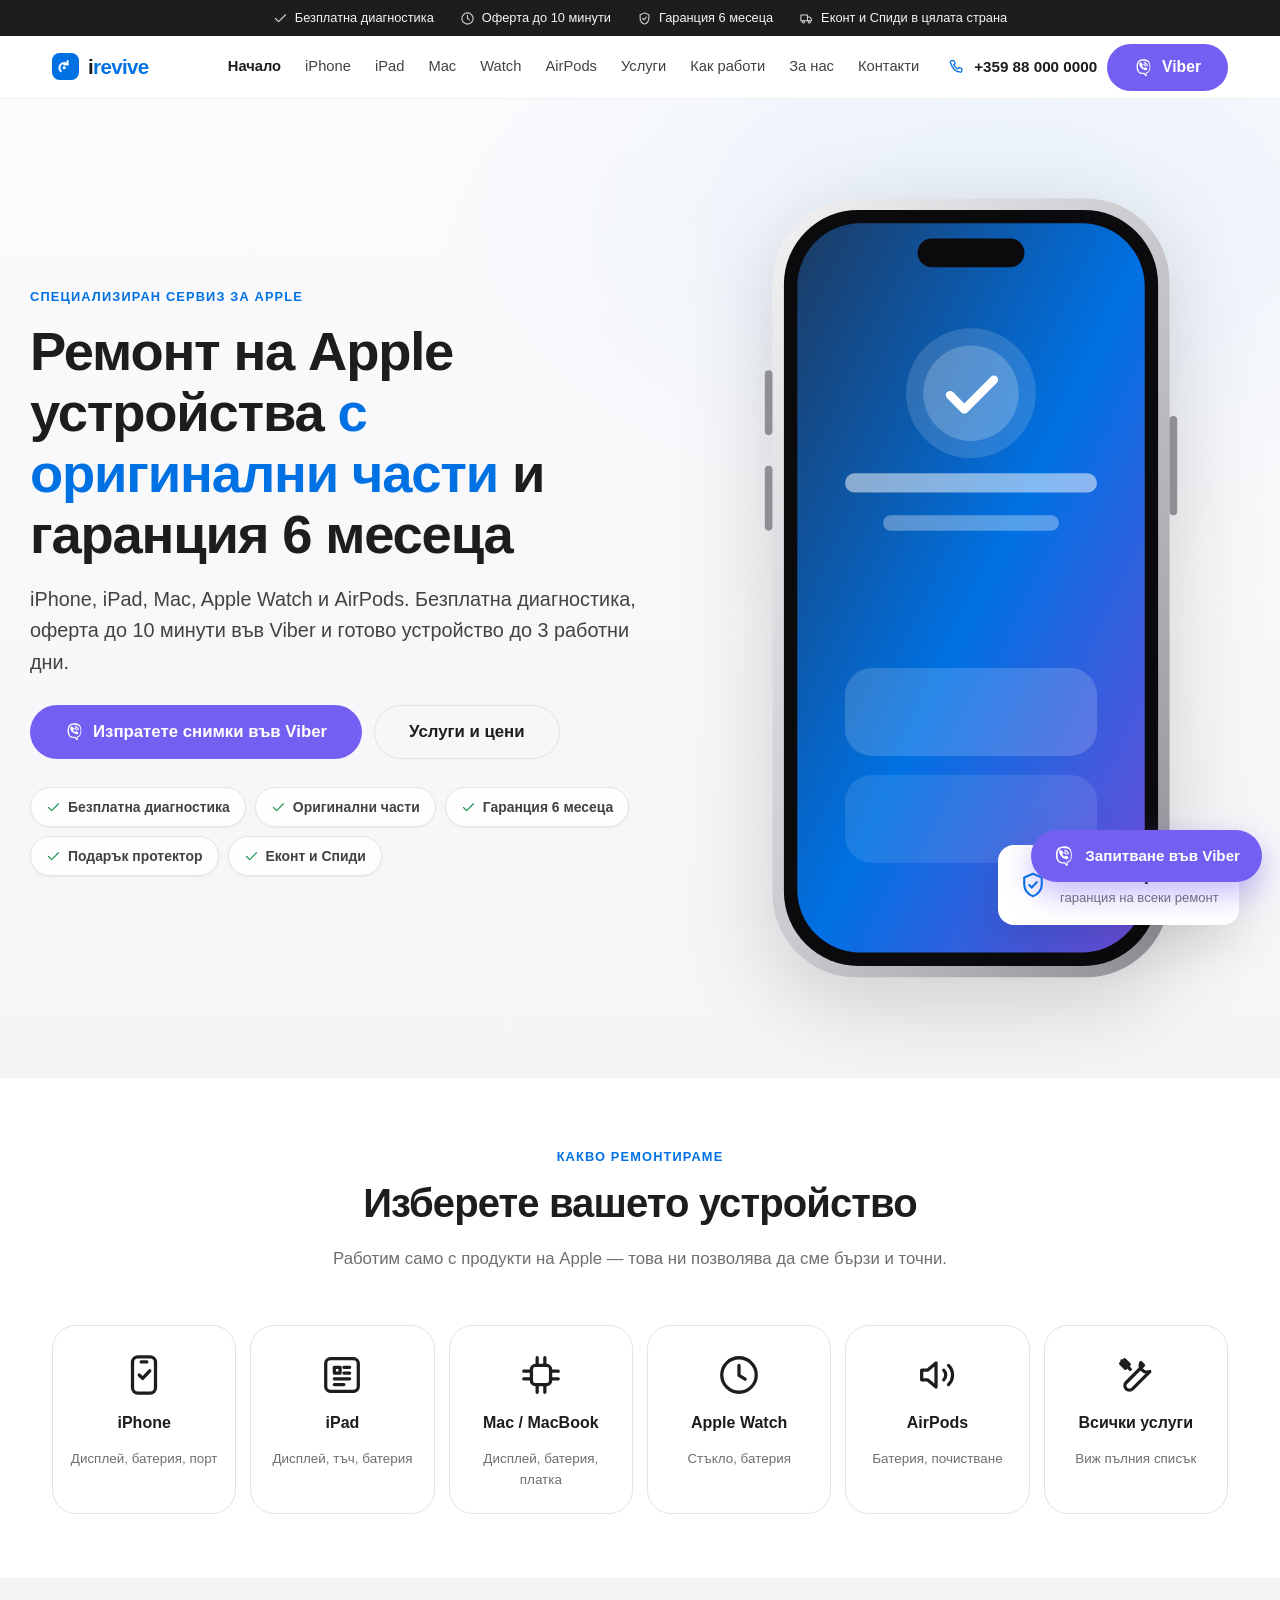
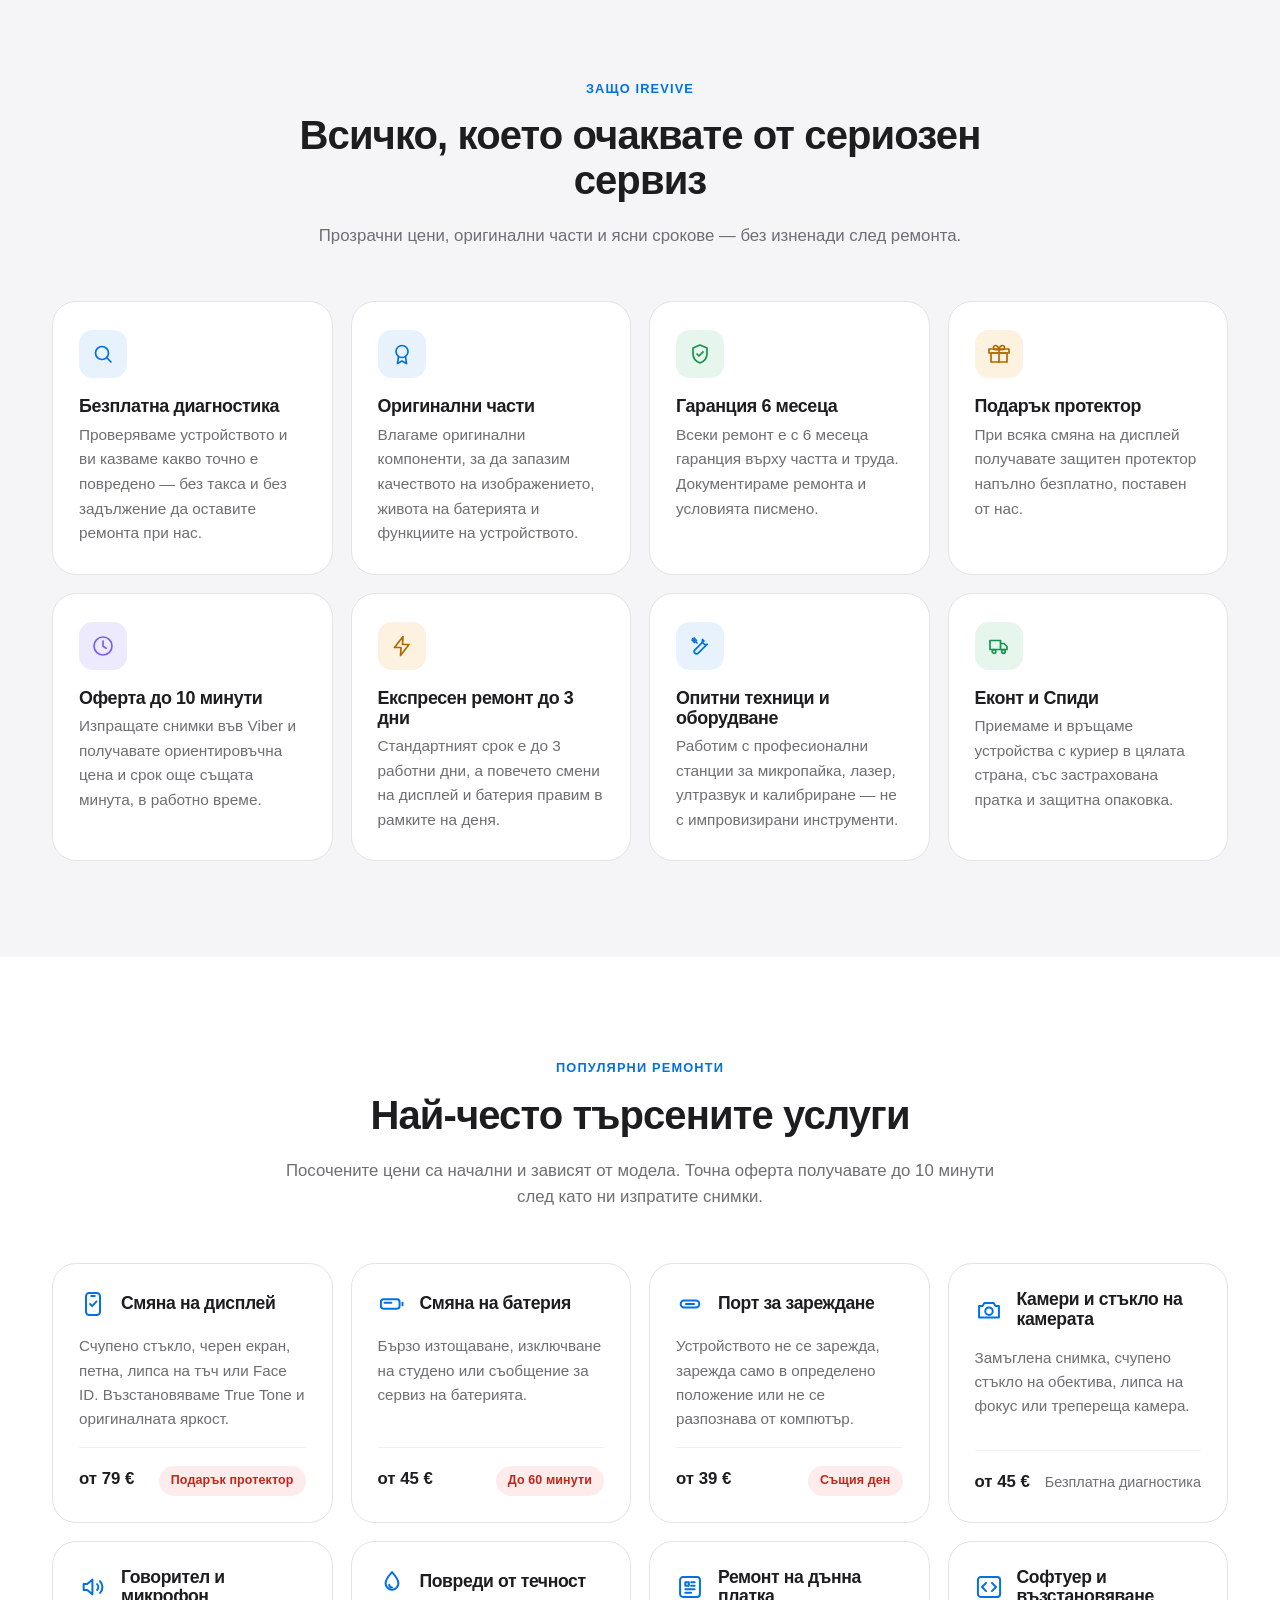
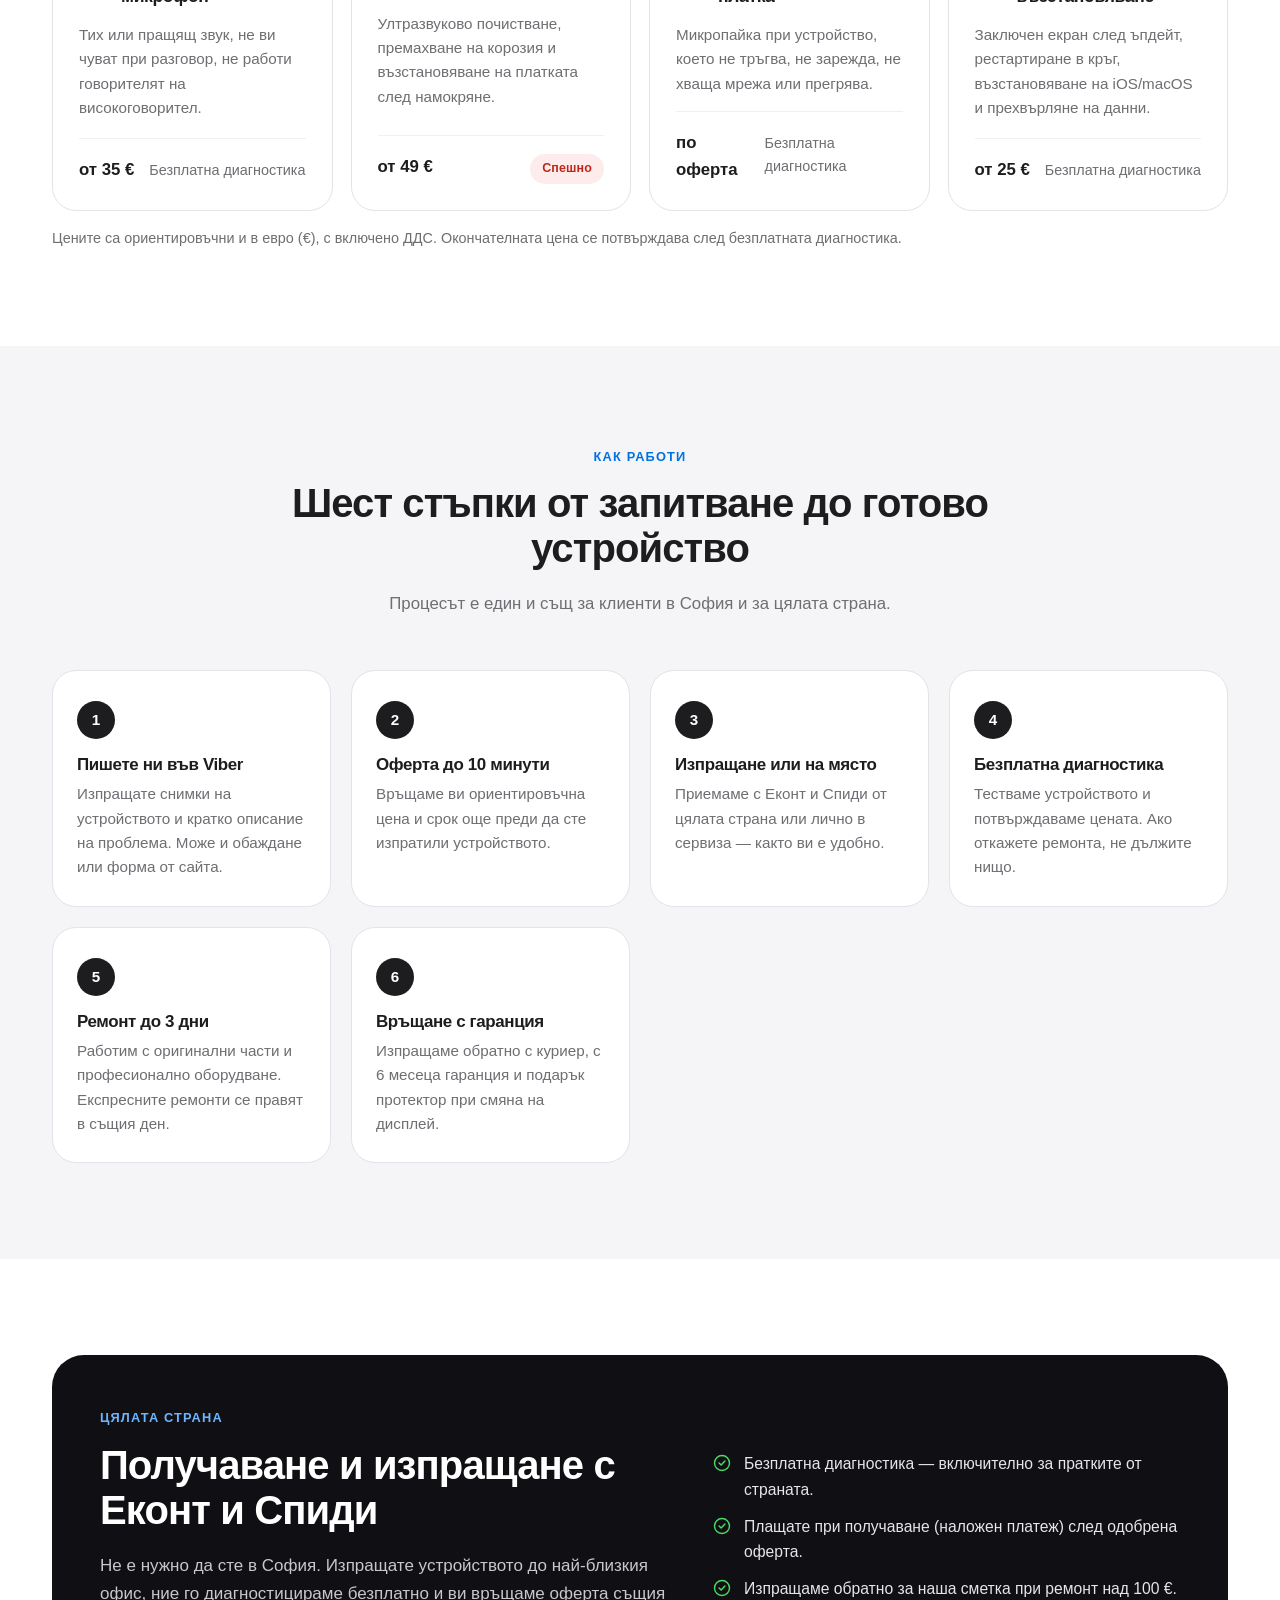
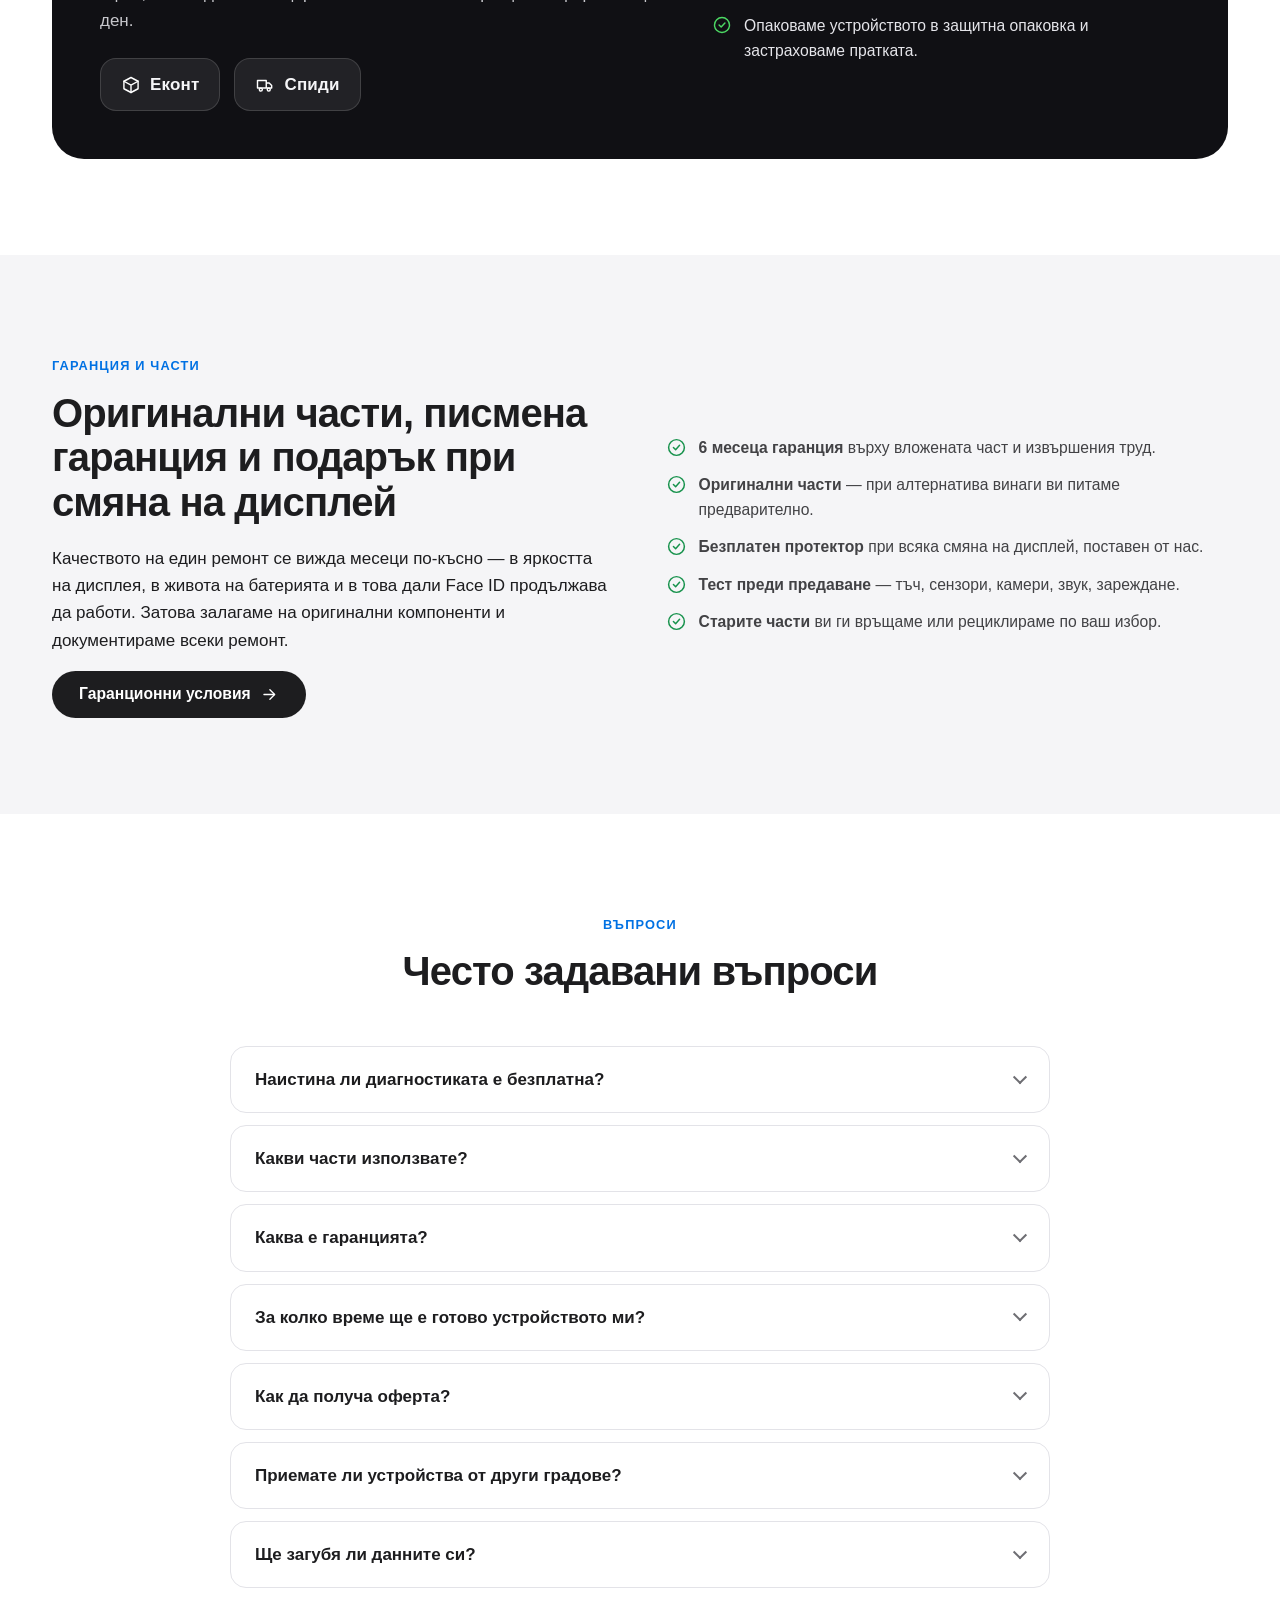
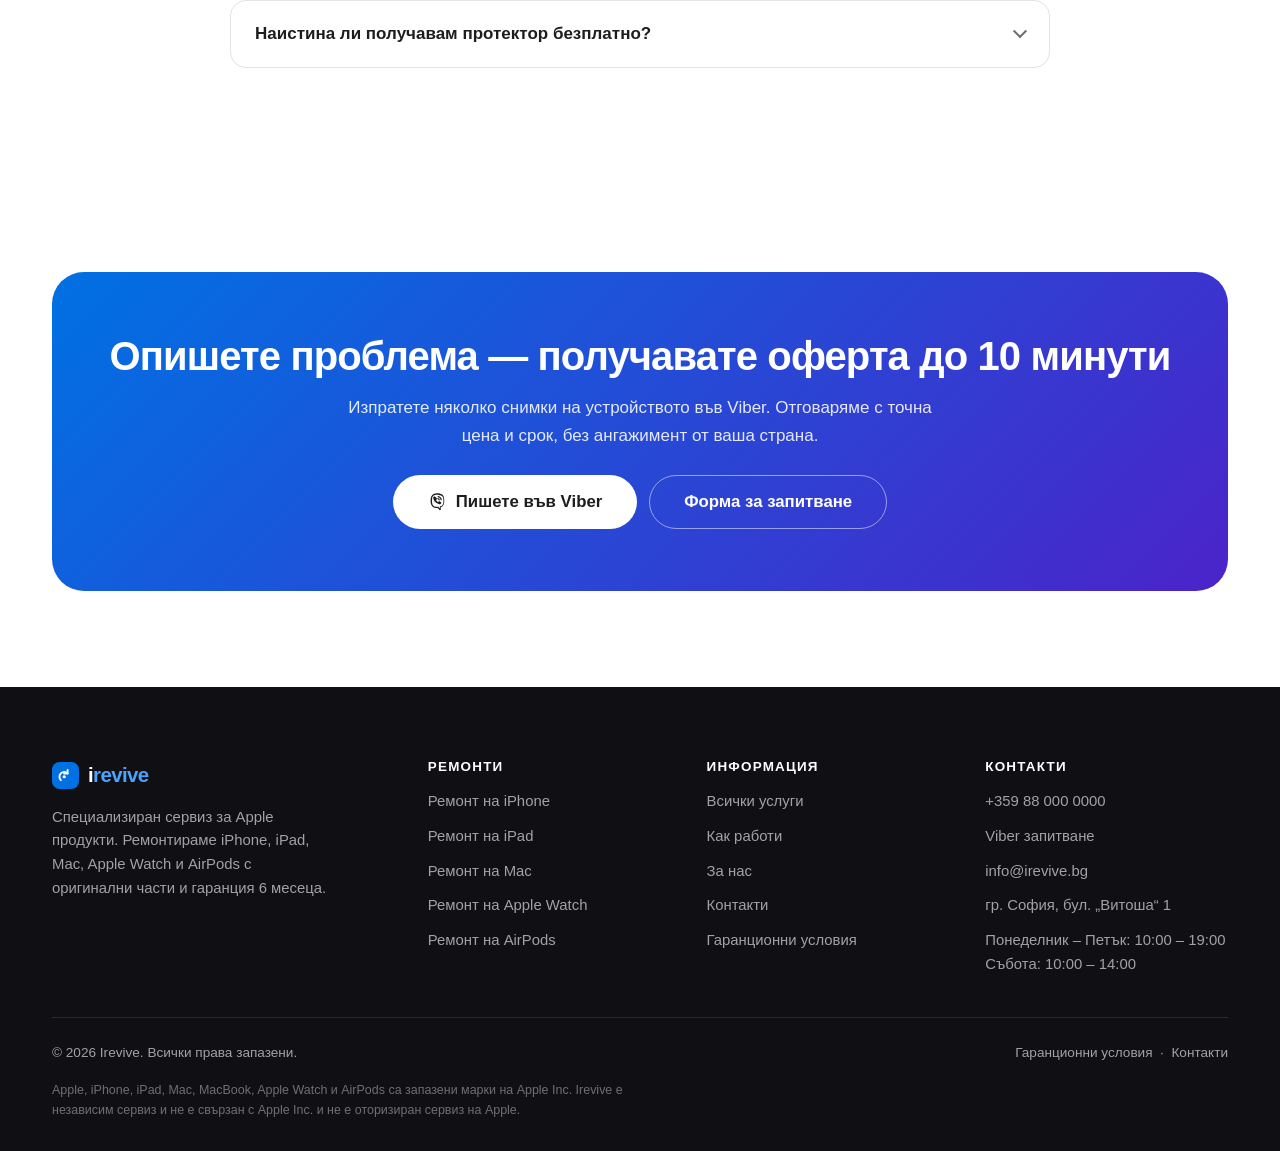
==== index.html @ 507cb7f3 "Add Irevive website — Apple repair service Multi-page static site in Bulgarian for an Apple repair s" ====
<!DOCTYPE html>
<html lang="bg">
<head>
<meta charset="utf-8">
<meta name="viewport" content="width=device-width, initial-scale=1">
<title>Irevive — сервиз за Apple: ремонт на iPhone, iPad, Mac и Apple Watch</title>
<meta name="description" content="Специализиран сервиз за Apple продукти. Смяна на дисплей, батерия и порт за зареждане с оригинални части. Безплатна диагностика, оферта до 10 минути, гаранция 6 месеца, куриер Еконт и Спиди.">
<meta name="theme-color" content="#ffffff">
<link rel="canonical" href="https://irevive.bg/index.html">
<meta property="og:type" content="website">
<meta property="og:site_name" content="Irevive">
<meta property="og:title" content="Irevive — сервиз за Apple: ремонт на iPhone, iPad, Mac и Apple Watch">
<meta property="og:description" content="Специализиран сервиз за Apple продукти. Смяна на дисплей, батерия и порт за зареждане с оригинални части. Безплатна диагностика, оферта до 10 минути, гаранция 6 месеца, куриер Еконт и Спиди.">
<meta property="og:url" content="https://irevive.bg/index.html">
<meta property="og:locale" content="bg_BG">
<meta name="twitter:card" content="summary_large_image">
<link rel="icon" href="assets/favicon.svg" type="image/svg+xml">
<link rel="apple-touch-icon" href="assets/favicon.svg">
<link rel="stylesheet" href="css/styles.css">
<script type="application/ld+json">
{
  "@context": "https://schema.org",
  "@type": "LocalBusiness",
  "@id": "https://irevive.bg/#business",
  "name": "Irevive",
  "description": "Специализиран сервиз за Apple продукти — iPhone, iPad, Mac, Apple Watch и AirPods. Безплатна диагностика, оригинални части, 6 месеца гаранция.",
  "url": "https://irevive.bg/",
  "telephone": "+359880000000",
  "email": "info@irevive.bg",
  "priceRange": "$$",
  "address": {
    "@type": "PostalAddress",
    "streetAddress": "гр. София, бул. „Витоша“ 1",
    "addressLocality": "София",
    "addressCountry": "BG"
  },
  "openingHoursSpecification": [
    { "@type": "OpeningHoursSpecification",
      "dayOfWeek": ["Monday","Tuesday","Wednesday","Thursday","Friday"],
      "opens": "10:00", "closes": "19:00" },
    { "@type": "OpeningHoursSpecification",
      "dayOfWeek": "Saturday", "opens": "10:00", "closes": "14:00" }
  ],
  "areaServed": "BG"
}
</script>
<script type="application/ld+json">
{
  "@context": "https://schema.org",
  "@type": "FAQPage",
  "mainEntity": [
    {
      "@type": "Question",
      "name": "Наистина ли диагностиката е безплатна?",
      "acceptedAnswer": {
        "@type": "Answer",
        "text": "Да. Диагностиката е напълно безплатна и без ангажимент — включително за устройства, изпратени с куриер. Ако след диагностиката откажете ремонта, не дължите нищо и получавате устройството обратно."
      }
    },
    {
      "@type": "Question",
      "name": "Какви части използвате?",
      "acceptedAnswer": {
        "@type": "Answer",
        "text": "Работим с оригинални части. Когато за даден модел оригинална част не е налична или клиентът предпочита по-достъпна алтернатива, предлагаме качествен заместител — винаги след изричното ви съгласие и с ясно обозначена цена."
      }
    },
    {
      "@type": "Question",
      "name": "Каква е гаранцията?",
      "acceptedAnswer": {
        "@type": "Answer",
        "text": "Всеки ремонт е с 6 месеца гаранция върху вложената част и труда. Гаранцията не покрива нови механични повреди, течности и следи от намеса от друг сервиз."
      }
    },
    {
      "@type": "Question",
      "name": "За колко време ще е готово устройството ми?",
      "acceptedAnswer": {
        "@type": "Answer",
        "text": "Стандартният срок е до 3 работни дни. Голяма част от ремонтите — смяна на дисплей, батерия или порт за зареждане — правим в рамките на деня при налична част."
      }
    },
    {
      "@type": "Question",
      "name": "Как да получа оферта?",
      "acceptedAnswer": {
        "@type": "Answer",
        "text": "Изпратете няколко снимки на устройството и кратко описание на проблема във Viber. Отговаряме с ориентировъчна цена и срок до 10 минути в работно време."
      }
    },
    {
      "@type": "Question",
      "name": "Приемате ли устройства от други градове?",
      "acceptedAnswer": {
        "@type": "Answer",
        "text": "Да. Приемаме и връщаме пратки с Еконт и Спиди в цялата страна. Диагностиката отново е безплатна, а плащането е след одобрена оферта."
      }
    },
    {
      "@type": "Question",
      "name": "Ще загубя ли данните си?",
      "acceptedAnswer": {
        "@type": "Answer",
        "text": "При стандартните ремонти данните остават непокътнати. Все пак препоръчваме резервно копие в iCloud или на компютър преди предаване — особено при повреди от течност и проблеми с дънната платка."
      }
    },
    {
      "@type": "Question",
      "name": "Наистина ли получавам протектор безплатно?",
      "acceptedAnswer": {
        "@type": "Answer",
        "text": "Да. При всяка смяна на дисплей поставяме защитен протектор като подарък — без допълнително заплащане."
      }
    }
  ]
}
</script>
</head>
<body>
<a class="skip-link" href="#main">Към съдържанието</a>

<div class="topbar">
  <div class="container topbar__inner">
    <span><svg viewBox="0 0 24 24" fill="none" stroke="currentColor" stroke-width="1.7" stroke-linecap="round" stroke-linejoin="round" aria-hidden="true"><path d="M20 6 9 17l-5-5"/></svg> Безплатна диагностика</span>
    <span><svg viewBox="0 0 24 24" fill="none" stroke="currentColor" stroke-width="1.7" stroke-linecap="round" stroke-linejoin="round" aria-hidden="true"><circle cx="12" cy="12" r="9"/><path d="M12 7v5.2l3.2 2"/></svg> Оферта до 10 минути</span>
    <span><svg viewBox="0 0 24 24" fill="none" stroke="currentColor" stroke-width="1.7" stroke-linecap="round" stroke-linejoin="round" aria-hidden="true"><path d="M12 3 5 6v5.5c0 4.2 2.9 8 7 9.5 4.1-1.5 7-5.3 7-9.5V6l-7-3Z"/><path d="m9 12 2 2 4-4.2"/></svg> Гаранция 6 месеца</span>
    <span><svg viewBox="0 0 24 24" fill="none" stroke="currentColor" stroke-width="1.7" stroke-linecap="round" stroke-linejoin="round" aria-hidden="true"><path d="M3 6.5h10.5v9H3zM13.5 9.5H17l3 3v3h-6.5z"/><circle cx="7" cy="17.5" r="1.8"/><circle cx="16.5" cy="17.5" r="1.8"/></svg> Еконт и Спиди в цялата страна</span>
  </div>
</div>

<header class="header">
  <div class="container header__inner">
    <a class="logo" href="index.html">
      <svg viewBox="0 0 32 32" aria-hidden="true"><rect width="32" height="32" rx="9" fill="#0071e3"/><path d="M10.5 21.5c-2.2-2.2-2.2-5.8 0-8s5.8-2.2 8 0" fill="none" stroke="#fff" stroke-width="2.3" stroke-linecap="round"/><path d="M18.5 9.5v4.2h-4.2" fill="none" stroke="#fff" stroke-width="2.3" stroke-linecap="round" stroke-linejoin="round"/><circle cx="14.5" cy="17.5" r="1.9" fill="#fff"/></svg>
      <span>i<em>revive</em></span>
    </a>

    <nav class="nav" id="main-nav" aria-label="Основна навигация">
        <a href="index.html" aria-current="page">Начало</a>
        <a href="iphone.html">iPhone</a>
        <a href="ipad.html">iPad</a>
        <a href="mac.html">Mac</a>
        <a href="apple-watch.html">Watch</a>
        <a href="airpods.html">AirPods</a>
        <a href="uslugi.html">Услуги</a>
        <a href="kak-raboti.html">Как работи</a>
        <a href="za-nas.html">За нас</a>
        <a href="kontakti.html">Контакти</a>
      <a class="btn btn--viber" href="viber://chat?number=%2B359880000000"><svg viewBox="0 0 24 24" fill="currentColor" aria-hidden="true"><path d="M11.4 1.5c2.6-.1 5.4.3 7.2 2.3 1.4 1.7 1.8 4 1.9 6.1.1 2.2 0 4.5-1 6.5-.7 1.4-2 2.3-3.4 2.8v2.9c0 .8-1 1.2-1.5.6l-2.4-2.6c-2.2.05-4.5-.2-6.3-1.6-1.6-1.3-2.3-3.3-2.5-5.3-.2-2.3-.2-4.7.5-6.9C4.6 4.3 6 2.9 7.8 2.2c1.1-.45 2.4-.6 3.6-.7Zm.2 1.9c-1.7.1-3.5.3-4.8 1.4-1 .9-1.4 2.3-1.6 3.6-.25 1.9-.25 3.9.1 5.8.25 1.3.8 2.6 1.9 3.4 1.5 1.1 3.5 1.2 5.3 1.15.3 0 .5.1.7.3l1.7 1.85v-2c0-.4.3-.75.7-.85 1.3-.3 2.5-1 3.1-2.2.7-1.4.85-3.1.85-4.7 0-1.8-.15-3.7-1.1-5.2-1-1.5-2.9-2.1-4.6-2.3-.75-.1-1.5-.15-2.25-.15ZM9.15 6.2c.35-.1.7.05.9.35l1.15 1.7c.25.4.15.9-.2 1.2l-.5.4c-.2.2-.25.4-.15.6.45.95 1.2 1.7 2.15 2.15.2.1.45.05.6-.15l.4-.5c.3-.35.8-.45 1.2-.2l1.7 1.15c.3.2.45.55.35.9-.3 1.05-1.35 1.8-2.45 1.6-2-.35-3.7-1.35-5-2.65-1.3-1.3-2.3-3-2.65-5-.2-1.1.55-2.15 1.6-2.45Zm2.9-.5a.75.75 0 0 1 .85-.6c2.35.35 4.15 2.15 4.5 4.5a.75.75 0 0 1-1.5.25 3.85 3.85 0 0 0-3.25-3.25.75.75 0 0 1-.6-.9Zm-.25 2.5a.75.75 0 0 1 .9-.55 3 3 0 0 1 2.2 2.2.75.75 0 0 1-1.45.35 1.5 1.5 0 0 0-1.1-1.1.75.75 0 0 1-.55-.9Z"/></svg> Запитване във Viber</a>
    </nav>

    <div class="header__actions">
      <a class="header__phone" href="tel:+359880000000"><svg viewBox="0 0 24 24" fill="none" stroke="currentColor" stroke-width="1.7" stroke-linecap="round" stroke-linejoin="round" aria-hidden="true"><path d="M5 3.5h3l1.6 4-2 1.4a11.5 11.5 0 0 0 5.5 5.5l1.4-2 4 1.6v3a1.9 1.9 0 0 1-2.1 1.9C9.9 18.3 5.7 14.1 3.1 5.6A1.9 1.9 0 0 1 5 3.5Z"/></svg> +359 88 000 0000</a>
      <a class="btn btn--viber" href="viber://chat?number=%2B359880000000"><svg viewBox="0 0 24 24" fill="currentColor" aria-hidden="true"><path d="M11.4 1.5c2.6-.1 5.4.3 7.2 2.3 1.4 1.7 1.8 4 1.9 6.1.1 2.2 0 4.5-1 6.5-.7 1.4-2 2.3-3.4 2.8v2.9c0 .8-1 1.2-1.5.6l-2.4-2.6c-2.2.05-4.5-.2-6.3-1.6-1.6-1.3-2.3-3.3-2.5-5.3-.2-2.3-.2-4.7.5-6.9C4.6 4.3 6 2.9 7.8 2.2c1.1-.45 2.4-.6 3.6-.7Zm.2 1.9c-1.7.1-3.5.3-4.8 1.4-1 .9-1.4 2.3-1.6 3.6-.25 1.9-.25 3.9.1 5.8.25 1.3.8 2.6 1.9 3.4 1.5 1.1 3.5 1.2 5.3 1.15.3 0 .5.1.7.3l1.7 1.85v-2c0-.4.3-.75.7-.85 1.3-.3 2.5-1 3.1-2.2.7-1.4.85-3.1.85-4.7 0-1.8-.15-3.7-1.1-5.2-1-1.5-2.9-2.1-4.6-2.3-.75-.1-1.5-.15-2.25-.15ZM9.15 6.2c.35-.1.7.05.9.35l1.15 1.7c.25.4.15.9-.2 1.2l-.5.4c-.2.2-.25.4-.15.6.45.95 1.2 1.7 2.15 2.15.2.1.45.05.6-.15l.4-.5c.3-.35.8-.45 1.2-.2l1.7 1.15c.3.2.45.55.35.9-.3 1.05-1.35 1.8-2.45 1.6-2-.35-3.7-1.35-5-2.65-1.3-1.3-2.3-3-2.65-5-.2-1.1.55-2.15 1.6-2.45Zm2.9-.5a.75.75 0 0 1 .85-.6c2.35.35 4.15 2.15 4.5 4.5a.75.75 0 0 1-1.5.25 3.85 3.85 0 0 0-3.25-3.25.75.75 0 0 1-.6-.9Zm-.25 2.5a.75.75 0 0 1 .9-.55 3 3 0 0 1 2.2 2.2.75.75 0 0 1-1.45.35 1.5 1.5 0 0 0-1.1-1.1.75.75 0 0 1-.55-.9Z"/></svg> Viber</a>
      <button class="burger" type="button" aria-label="Меню" aria-expanded="false"
              aria-controls="main-nav"><span></span></button>
    </div>
  </div>
</header>

<main id="main">

<section class="hero">
  <div class="container hero__inner">
    <div>
      <span class="eyebrow">Специализиран сервиз за Apple</span>
      <h1>Ремонт на Apple устройства <em>с оригинални части</em> и гаранция 6 месеца</h1>
      <p class="hero__lead">iPhone, iPad, Mac, Apple Watch и AirPods. Безплатна
        диагностика, оферта до 10 минути във Viber и готово устройство до 3 работни дни.</p>
      <div class="btn-row">
        <a class="btn btn--lg btn--viber" href="viber://chat?number=%2B359880000000"><svg viewBox="0 0 24 24" fill="currentColor" aria-hidden="true"><path d="M11.4 1.5c2.6-.1 5.4.3 7.2 2.3 1.4 1.7 1.8 4 1.9 6.1.1 2.2 0 4.5-1 6.5-.7 1.4-2 2.3-3.4 2.8v2.9c0 .8-1 1.2-1.5.6l-2.4-2.6c-2.2.05-4.5-.2-6.3-1.6-1.6-1.3-2.3-3.3-2.5-5.3-.2-2.3-.2-4.7.5-6.9C4.6 4.3 6 2.9 7.8 2.2c1.1-.45 2.4-.6 3.6-.7Zm.2 1.9c-1.7.1-3.5.3-4.8 1.4-1 .9-1.4 2.3-1.6 3.6-.25 1.9-.25 3.9.1 5.8.25 1.3.8 2.6 1.9 3.4 1.5 1.1 3.5 1.2 5.3 1.15.3 0 .5.1.7.3l1.7 1.85v-2c0-.4.3-.75.7-.85 1.3-.3 2.5-1 3.1-2.2.7-1.4.85-3.1.85-4.7 0-1.8-.15-3.7-1.1-5.2-1-1.5-2.9-2.1-4.6-2.3-.75-.1-1.5-.15-2.25-.15ZM9.15 6.2c.35-.1.7.05.9.35l1.15 1.7c.25.4.15.9-.2 1.2l-.5.4c-.2.2-.25.4-.15.6.45.95 1.2 1.7 2.15 2.15.2.1.45.05.6-.15l.4-.5c.3-.35.8-.45 1.2-.2l1.7 1.15c.3.2.45.55.35.9-.3 1.05-1.35 1.8-2.45 1.6-2-.35-3.7-1.35-5-2.65-1.3-1.3-2.3-3-2.65-5-.2-1.1.55-2.15 1.6-2.45Zm2.9-.5a.75.75 0 0 1 .85-.6c2.35.35 4.15 2.15 4.5 4.5a.75.75 0 0 1-1.5.25 3.85 3.85 0 0 0-3.25-3.25.75.75 0 0 1-.6-.9Zm-.25 2.5a.75.75 0 0 1 .9-.55 3 3 0 0 1 2.2 2.2.75.75 0 0 1-1.45.35 1.5 1.5 0 0 0-1.1-1.1.75.75 0 0 1-.55-.9Z"/></svg> Изпратете снимки във Viber</a>
        <a class="btn btn--lg btn--ghost" href="uslugi.html">Услуги и цени</a>
      </div>
      <ul class="hero__chips">
        <li><svg viewBox="0 0 24 24" fill="none" stroke="currentColor" stroke-width="1.7" stroke-linecap="round" stroke-linejoin="round" aria-hidden="true"><path d="M20 6 9 17l-5-5"/></svg> Безплатна диагностика</li>
        <li><svg viewBox="0 0 24 24" fill="none" stroke="currentColor" stroke-width="1.7" stroke-linecap="round" stroke-linejoin="round" aria-hidden="true"><path d="M20 6 9 17l-5-5"/></svg> Оригинални части</li>
        <li><svg viewBox="0 0 24 24" fill="none" stroke="currentColor" stroke-width="1.7" stroke-linecap="round" stroke-linejoin="round" aria-hidden="true"><path d="M20 6 9 17l-5-5"/></svg> Гаранция 6 месеца</li>
        <li><svg viewBox="0 0 24 24" fill="none" stroke="currentColor" stroke-width="1.7" stroke-linecap="round" stroke-linejoin="round" aria-hidden="true"><path d="M20 6 9 17l-5-5"/></svg> Подарък протектор</li>
        <li><svg viewBox="0 0 24 24" fill="none" stroke="currentColor" stroke-width="1.7" stroke-linecap="round" stroke-linejoin="round" aria-hidden="true"><path d="M20 6 9 17l-5-5"/></svg> Еконт и Спиди</li>
      </ul>
    </div>
    <div class="hero__art">
      <svg viewBox="0 0 220 420" role="img" aria-label="iPhone">
  <defs>
    <linearGradient id="scr" x1="0" y1="0" x2="1" y2="1">
      <stop offset="0%" stop-color="#1c3b63"/><stop offset="52%" stop-color="#0071e3"/>
      <stop offset="100%" stop-color="#6f4bd8"/>
    </linearGradient>
    <linearGradient id="frame" x1="0" y1="0" x2="1" y2="1">
      <stop offset="0%" stop-color="#f2f2f4"/><stop offset="50%" stop-color="#c9c9ce"/>
      <stop offset="100%" stop-color="#8e8e93"/>
    </linearGradient>
  </defs>
  <rect x="6" y="6" width="208" height="408" rx="44" fill="url(#frame)"/>
  <rect x="12" y="12" width="196" height="396" rx="39" fill="#0b0b0e"/>
  <rect x="19" y="19" width="182" height="382" rx="33" fill="url(#scr)"/>
  <rect x="82" y="27" width="56" height="15" rx="7.5" fill="#0b0b0e"/>
  <g fill="#ffffff" opacity=".93">
    <rect x="44" y="150" width="132" height="10" rx="5" opacity=".55"/>
    <rect x="64" y="172" width="92" height="8" rx="4" opacity=".35"/>
  </g>
  <g transform="translate(110 108)">
    <circle r="34" fill="#ffffff" opacity=".14"/>
    <circle r="25" fill="#ffffff" opacity=".2"/>
    <path d="M-11 1l7.5 7.5L12 -7" fill="none" stroke="#fff" stroke-width="4.4"
          stroke-linecap="round" stroke-linejoin="round"/>
  </g>
  <rect x="44" y="252" width="132" height="46" rx="14" fill="#ffffff" opacity=".16"/>
  <rect x="44" y="308" width="132" height="46" rx="14" fill="#ffffff" opacity=".1"/>
  <rect x="2" y="96" width="4" height="34" rx="2" fill="#8e8e93"/>
  <rect x="2" y="146" width="4" height="34" rx="2" fill="#8e8e93"/>
  <rect x="214" y="120" width="4" height="52" rx="2" fill="#8e8e93"/>
</svg>
      <div class="hero__badge"><svg viewBox="0 0 24 24" fill="none" stroke="currentColor" stroke-width="1.7" stroke-linecap="round" stroke-linejoin="round" aria-hidden="true"><path d="M12 3 5 6v5.5c0 4.2 2.9 8 7 9.5 4.1-1.5 7-5.3 7-9.5V6l-7-3Z"/><path d="m9 12 2 2 4-4.2"/></svg><div><strong>6 месеца</strong><small>гаранция на всеки ремонт</small></div></div>
    </div>
  </div>
</section>

<section class="section section--tight">
  <div class="container">
    <div class="section-head reveal">
      <span class="eyebrow">Какво ремонтираме</span>
      <h2>Изберете вашето устройство</h2>
      <p>Работим само с продукти на Apple — това ни позволява да сме бързи и точни.</p>
    </div>
    <div class="tiles">
      <a class="tile reveal" href="iphone.html"><svg viewBox="0 0 24 24" fill="none" stroke="currentColor" stroke-width="1.7" stroke-linecap="round" stroke-linejoin="round" aria-hidden="true"><rect x="6" y="2.5" width="12" height="19" rx="2.8"/><path d="M10.5 5.2h3"/><path d="m9.5 12 1.8 1.8L15 9.8"/></svg><b>iPhone</b><small>Дисплей, батерия, порт</small></a>
      <a class="tile reveal" href="ipad.html"><svg viewBox="0 0 24 24" fill="none" stroke="currentColor" stroke-width="1.7" stroke-linecap="round" stroke-linejoin="round" aria-hidden="true"><rect x="3.5" y="3.5" width="17" height="17" rx="2.5"/><path d="M8 8h3v3H8zM13 8h3M13 11h3M8 14h8M8 17h5"/></svg><b>iPad</b><small>Дисплей, тъч, батерия</small></a>
      <a class="tile reveal" href="mac.html"><svg viewBox="0 0 24 24" fill="none" stroke="currentColor" stroke-width="1.7" stroke-linecap="round" stroke-linejoin="round" aria-hidden="true"><rect x="7" y="7" width="10" height="10" rx="2"/><path d="M10 3v4M14 3v4M10 17v4M14 17v4M3 10h4M3 14h4M17 10h4M17 14h4"/></svg><b>Mac / MacBook</b><small>Дисплей, батерия, платка</small></a>
      <a class="tile reveal" href="apple-watch.html"><svg viewBox="0 0 24 24" fill="none" stroke="currentColor" stroke-width="1.7" stroke-linecap="round" stroke-linejoin="round" aria-hidden="true"><circle cx="12" cy="12" r="9"/><path d="M12 7v5.2l3.2 2"/></svg><b>Apple Watch</b><small>Стъкло, батерия</small></a>
      <a class="tile reveal" href="airpods.html"><svg viewBox="0 0 24 24" fill="none" stroke="currentColor" stroke-width="1.7" stroke-linecap="round" stroke-linejoin="round" aria-hidden="true"><path d="M4 9.5h3l4.5-3.8v12.6L7 14.5H4z"/><path d="M15.5 9.5a3.5 3.5 0 0 1 0 5M18 7a7 7 0 0 1 0 10"/></svg><b>AirPods</b><small>Батерия, почистване</small></a>
      <a class="tile reveal" href="uslugi.html"><svg viewBox="0 0 24 24" fill="none" stroke="currentColor" stroke-width="1.7" stroke-linecap="round" stroke-linejoin="round" aria-hidden="true"><path d="M14.5 5.5a3.6 3.6 0 0 0 4.7 4.7l-9 9a2.3 2.3 0 0 1-3.3-3.3l9-9Z"/><path d="m6 4 2.5 2.5M4 6l2.5 2.5"/><path d="M4.6 4.6 9 9"/></svg><b>Всички услуги</b><small>Виж пълния списък</small></a>
    </div>
  </div>
</section>

<section class="section section--alt" id="predimstva">
  <div class="container">
    <div class="section-head reveal">
      <span class="eyebrow">Защо Irevive</span>
      <h2>Всичко, което очаквате от сериозен сервиз</h2>
      <p>Прозрачни цени, оригинални части и ясни срокове — без изненади след ремонта.</p>
    </div>
    <div class="cards">
      <article class="card reveal">
        <div class="card__icon"><svg viewBox="0 0 24 24" fill="none" stroke="currentColor" stroke-width="1.7" stroke-linecap="round" stroke-linejoin="round" aria-hidden="true"><circle cx="11" cy="11" r="6.5"/><path d="m16 16 4 4"/></svg></div>
        <h3>Безплатна диагностика</h3>
        <p>Проверяваме устройството и ви казваме какво точно е повредено — без такса и без задължение да оставите ремонта при нас.</p>
      </article>
      <article class="card reveal">
        <div class="card__icon"><svg viewBox="0 0 24 24" fill="none" stroke="currentColor" stroke-width="1.7" stroke-linecap="round" stroke-linejoin="round" aria-hidden="true"><circle cx="12" cy="9.5" r="6"/><path d="m8.5 14.5-1 7 4.5-2.4 4.5 2.4-1-7"/></svg></div>
        <h3>Оригинални части</h3>
        <p>Влагаме оригинални компоненти, за да запазим качеството на изображението, живота на батерията и функциите на устройството.</p>
      </article>
      <article class="card reveal">
        <div class="card__icon card__icon--green"><svg viewBox="0 0 24 24" fill="none" stroke="currentColor" stroke-width="1.7" stroke-linecap="round" stroke-linejoin="round" aria-hidden="true"><path d="M12 3 5 6v5.5c0 4.2 2.9 8 7 9.5 4.1-1.5 7-5.3 7-9.5V6l-7-3Z"/><path d="m9 12 2 2 4-4.2"/></svg></div>
        <h3>Гаранция 6 месеца</h3>
        <p>Всеки ремонт е с 6 месеца гаранция върху частта и труда. Документираме ремонта и условията писмено.</p>
      </article>
      <article class="card reveal">
        <div class="card__icon card__icon--amber"><svg viewBox="0 0 24 24" fill="none" stroke="currentColor" stroke-width="1.7" stroke-linecap="round" stroke-linejoin="round" aria-hidden="true"><path d="M4 11h16v9H4z"/><path d="M2 7h20v4H2zM12 7v13"/><path d="M12 7S10.8 3.5 8.6 3.5A2.1 2.1 0 0 0 8.6 7.7H12Zm0 0s1.2-3.5 3.4-3.5A2.1 2.1 0 0 1 15.4 7.7H12Z"/></svg></div>
        <h3>Подарък протектор</h3>
        <p>При всяка смяна на дисплей получавате защитен протектор напълно безплатно, поставен от нас.</p>
      </article>
      <article class="card reveal">
        <div class="card__icon card__icon--violet"><svg viewBox="0 0 24 24" fill="none" stroke="currentColor" stroke-width="1.7" stroke-linecap="round" stroke-linejoin="round" aria-hidden="true"><circle cx="12" cy="12" r="9"/><path d="M12 7v5.2l3.2 2"/></svg></div>
        <h3>Оферта до 10 минути</h3>
        <p>Изпращате снимки във Viber и получавате ориентировъчна цена и срок още същата минута, в работно време.</p>
      </article>
      <article class="card reveal">
        <div class="card__icon card__icon--amber"><svg viewBox="0 0 24 24" fill="none" stroke="currentColor" stroke-width="1.7" stroke-linecap="round" stroke-linejoin="round" aria-hidden="true"><path d="M13 2.5 4.5 13.5H11l-.5 8L19 10.5h-6.5z"/></svg></div>
        <h3>Експресен ремонт до 3 дни</h3>
        <p>Стандартният срок е до 3 работни дни, а повечето смени на дисплей и батерия правим в рамките на деня.</p>
      </article>
      <article class="card reveal">
        <div class="card__icon"><svg viewBox="0 0 24 24" fill="none" stroke="currentColor" stroke-width="1.7" stroke-linecap="round" stroke-linejoin="round" aria-hidden="true"><path d="M14.5 5.5a3.6 3.6 0 0 0 4.7 4.7l-9 9a2.3 2.3 0 0 1-3.3-3.3l9-9Z"/><path d="m6 4 2.5 2.5M4 6l2.5 2.5"/><path d="M4.6 4.6 9 9"/></svg></div>
        <h3>Опитни техници и оборудване</h3>
        <p>Работим с професионални станции за микропайка, лазер, ултразвук и калибриране — не с импровизирани инструменти.</p>
      </article>
      <article class="card reveal">
        <div class="card__icon card__icon--green"><svg viewBox="0 0 24 24" fill="none" stroke="currentColor" stroke-width="1.7" stroke-linecap="round" stroke-linejoin="round" aria-hidden="true"><path d="M3 6.5h10.5v9H3zM13.5 9.5H17l3 3v3h-6.5z"/><circle cx="7" cy="17.5" r="1.8"/><circle cx="16.5" cy="17.5" r="1.8"/></svg></div>
        <h3>Еконт и Спиди</h3>
        <p>Приемаме и връщаме устройства с куриер в цялата страна, със застрахована пратка и защитна опаковка.</p>
      </article>
    </div>
  </div>
</section>

<section class="section" id="remonti">
  <div class="container">
    <div class="section-head reveal">
      <span class="eyebrow">Популярни ремонти</span>
      <h2>Най-често търсените услуги</h2>
      <p>Посочените цени са начални и зависят от модела. Точна оферта получавате
        до 10 минути след като ни изпратите снимки.</p>
    </div>
    <div class="repairs">
      <article class="repair reveal">
        <div class="repair__top"><svg viewBox="0 0 24 24" fill="none" stroke="currentColor" stroke-width="1.7" stroke-linecap="round" stroke-linejoin="round" aria-hidden="true"><rect x="6" y="2.5" width="12" height="19" rx="2.8"/><path d="M10.5 5.2h3"/><path d="m9.5 12 1.8 1.8L15 9.8"/></svg><h3>Смяна на дисплей</h3></div>
        <p>Счупено стъкло, черен екран, петна, липса на тъч или Face ID. Възстановяваме True Tone и оригиналната яркост.</p>
        <div class="repair__meta"><b>от 79 €</b><span class="ribbon ribbon--gift">Подарък протектор</span></div>
      </article>
      <article class="repair reveal">
        <div class="repair__top"><svg viewBox="0 0 24 24" fill="none" stroke="currentColor" stroke-width="1.7" stroke-linecap="round" stroke-linejoin="round" aria-hidden="true"><rect x="2.5" y="8" width="16" height="8" rx="2.2"/><path d="M21 11v2"/><path d="M5.5 11h6"/></svg><h3>Смяна на батерия</h3></div>
        <p>Бързо изтощаване, изключване на студено или съобщение за сервиз на батерията.</p>
        <div class="repair__meta"><b>от 45 €</b><span class="ribbon ribbon--gift">До 60 минути</span></div>
      </article>
      <article class="repair reveal">
        <div class="repair__top"><svg viewBox="0 0 24 24" fill="none" stroke="currentColor" stroke-width="1.7" stroke-linecap="round" stroke-linejoin="round" aria-hidden="true"><rect x="4" y="9" width="16" height="6" rx="3"/><path d="M8.5 12h7"/></svg><h3>Порт за зареждане</h3></div>
        <p>Устройството не се зарежда, зарежда само в определено положение или не се разпознава от компютър.</p>
        <div class="repair__meta"><b>от 39 €</b><span class="ribbon ribbon--gift">Същия ден</span></div>
      </article>
      <article class="repair reveal">
        <div class="repair__top"><svg viewBox="0 0 24 24" fill="none" stroke="currentColor" stroke-width="1.7" stroke-linecap="round" stroke-linejoin="round" aria-hidden="true"><path d="M3.5 8.5h3l1.5-2.5h8L17.5 8.5h3v10h-17z"/><circle cx="12" cy="13" r="3.2"/></svg><h3>Камери и стъкло на камерата</h3></div>
        <p>Замъглена снимка, счупено стъкло на обектива, липса на фокус или трепереща камера.</p>
        <div class="repair__meta"><b>от 45 €</b><span>Безплатна диагностика</span></div>
      </article>
      <article class="repair reveal">
        <div class="repair__top"><svg viewBox="0 0 24 24" fill="none" stroke="currentColor" stroke-width="1.7" stroke-linecap="round" stroke-linejoin="round" aria-hidden="true"><path d="M4 9.5h3l4.5-3.8v12.6L7 14.5H4z"/><path d="M15.5 9.5a3.5 3.5 0 0 1 0 5M18 7a7 7 0 0 1 0 10"/></svg><h3>Говорител и микрофон</h3></div>
        <p>Тих или пращящ звук, не ви чуват при разговор, не работи говорителят на високоговорител.</p>
        <div class="repair__meta"><b>от 35 €</b><span>Безплатна диагностика</span></div>
      </article>
      <article class="repair reveal">
        <div class="repair__top"><svg viewBox="0 0 24 24" fill="none" stroke="currentColor" stroke-width="1.7" stroke-linecap="round" stroke-linejoin="round" aria-hidden="true"><path d="M12 3.5s5.5 6 5.5 9.6a5.5 5.5 0 1 1-11 0C6.5 9.5 12 3.5 12 3.5Z"/><path d="M9.6 14.4a2.6 2.6 0 0 0 2.4 2.3"/></svg><h3>Повреди от течност</h3></div>
        <p>Ултразвуково почистване, премахване на корозия и възстановяване на платката след намокряне.</p>
        <div class="repair__meta"><b>от 49 €</b><span class="ribbon ribbon--gift">Спешно</span></div>
      </article>
      <article class="repair reveal">
        <div class="repair__top"><svg viewBox="0 0 24 24" fill="none" stroke="currentColor" stroke-width="1.7" stroke-linecap="round" stroke-linejoin="round" aria-hidden="true"><rect x="3.5" y="3.5" width="17" height="17" rx="2.5"/><path d="M8 8h3v3H8zM13 8h3M13 11h3M8 14h8M8 17h5"/></svg><h3>Ремонт на дънна платка</h3></div>
        <p>Микропайка при устройство, което не тръгва, не зарежда, не хваща мрежа или прегрява.</p>
        <div class="repair__meta"><b>по оферта</b><span>Безплатна диагностика</span></div>
      </article>
      <article class="repair reveal">
        <div class="repair__top"><svg viewBox="0 0 24 24" fill="none" stroke="currentColor" stroke-width="1.7" stroke-linecap="round" stroke-linejoin="round" aria-hidden="true"><path d="M9.5 8.5 6 12l3.5 3.5M14.5 8.5 18 12l-3.5 3.5"/><rect x="2.5" y="3.5" width="19" height="17" rx="2.5"/></svg><h3>Софтуер и възстановяване</h3></div>
        <p>Заключен екран след ъпдейт, рестартиране в кръг, възстановяване на iOS/macOS и прехвърляне на данни.</p>
        <div class="repair__meta"><b>от 25 €</b><span>Безплатна диагностика</span></div>
      </article>
    </div>
    <p class="price-note">Цените са ориентировъчни и в евро (€), с включено ДДС.
      Окончателната цена се потвърждава след безплатната диагностика.</p>
  </div>
</section>

<section class="section section--alt" id="kak-raboti">
  <div class="container">
    <div class="section-head reveal">
      <span class="eyebrow">Как работи</span>
      <h2>Шест стъпки от запитване до готово устройство</h2>
      <p>Процесът е един и същ за клиенти в София и за цялата страна.</p>
    </div>
    <div class="steps">
      <div class="step reveal"><h3>Пишете ни във Viber</h3><p>Изпращате снимки на устройството и кратко описание на проблема. Може и обаждане или форма от сайта.</p></div>
      <div class="step reveal"><h3>Оферта до 10 минути</h3><p>Връщаме ви ориентировъчна цена и срок още преди да сте изпратили устройството.</p></div>
      <div class="step reveal"><h3>Изпращане или на място</h3><p>Приемаме с Еконт и Спиди от цялата страна или лично в сервиза — както ви е удобно.</p></div>
      <div class="step reveal"><h3>Безплатна диагностика</h3><p>Тестваме устройството и потвърждаваме цената. Ако откажете ремонта, не дължите нищо.</p></div>
      <div class="step reveal"><h3>Ремонт до 3 дни</h3><p>Работим с оригинални части и професионално оборудване. Експресните ремонти се правят в същия ден.</p></div>
      <div class="step reveal"><h3>Връщане с гаранция</h3><p>Изпращаме обратно с куриер, с 6 месеца гаранция и подарък протектор при смяна на дисплей.</p></div>
    </div>
  </div>
</section>

<section class="section">
  <div class="container">
    <div class="courier reveal">
      <div>
        <span class="eyebrow" style="color:#6cb6ff">Цялата страна</span>
        <h2>Получаване и изпращане с Еконт и Спиди</h2>
        <p>Не е нужно да сте в София. Изпращате устройството до най-близкия офис,
          ние го диагностицираме безплатно и ви връщаме оферта същия ден.</p>
        <div class="courier__logos">
          <span><svg viewBox="0 0 24 24" fill="none" stroke="currentColor" stroke-width="1.7" stroke-linecap="round" stroke-linejoin="round" aria-hidden="true"><path d="M3.5 7.5 12 3l8.5 4.5v9L12 21l-8.5-4.5z"/><path d="m3.5 7.5 8.5 4.6 8.5-4.6M12 12.1V21"/></svg> Еконт</span>
          <span><svg viewBox="0 0 24 24" fill="none" stroke="currentColor" stroke-width="1.7" stroke-linecap="round" stroke-linejoin="round" aria-hidden="true"><path d="M3 6.5h10.5v9H3zM13.5 9.5H17l3 3v3h-6.5z"/><circle cx="7" cy="17.5" r="1.8"/><circle cx="16.5" cy="17.5" r="1.8"/></svg> Спиди</span>
        </div>
      </div>
      <ul class="courier__list">
        <li><svg viewBox="0 0 24 24" fill="none" stroke="currentColor" stroke-width="1.7" stroke-linecap="round" stroke-linejoin="round" aria-hidden="true"><circle cx="12" cy="12" r="9"/><path d="m8.5 12 2.5 2.5 4.5-5"/></svg><span>Безплатна диагностика — включително за пратките от страната.</span></li>
        <li><svg viewBox="0 0 24 24" fill="none" stroke="currentColor" stroke-width="1.7" stroke-linecap="round" stroke-linejoin="round" aria-hidden="true"><circle cx="12" cy="12" r="9"/><path d="m8.5 12 2.5 2.5 4.5-5"/></svg><span>Плащате при получаване (наложен платеж) след одобрена оферта.</span></li>
        <li><svg viewBox="0 0 24 24" fill="none" stroke="currentColor" stroke-width="1.7" stroke-linecap="round" stroke-linejoin="round" aria-hidden="true"><circle cx="12" cy="12" r="9"/><path d="m8.5 12 2.5 2.5 4.5-5"/></svg><span>Изпращаме обратно за наша сметка при ремонт над 100 €.</span></li>
        <li><svg viewBox="0 0 24 24" fill="none" stroke="currentColor" stroke-width="1.7" stroke-linecap="round" stroke-linejoin="round" aria-hidden="true"><circle cx="12" cy="12" r="9"/><path d="m8.5 12 2.5 2.5 4.5-5"/></svg><span>Опаковаме устройството в защитна опаковка и застраховаме пратката.</span></li>
      </ul>
    </div>
  </div>
</section>

<section class="section section--alt">
  <div class="container">
    <div class="split reveal">
      <div>
        <span class="eyebrow">Гаранция и части</span>
        <h2>Оригинални части, писмена гаранция и подарък при смяна на дисплей</h2>
        <p>Качеството на един ремонт се вижда месеци по-късно — в яркостта на
          дисплея, в живота на батерията и в това дали Face ID продължава да работи.
          Затова залагаме на оригинални компоненти и документираме всеки ремонт.</p>
        <div class="btn-row">
          <a class="btn btn--dark" href="kak-raboti.html#garanciya">Гаранционни условия <svg viewBox="0 0 24 24" fill="none" stroke="currentColor" stroke-width="1.7" stroke-linecap="round" stroke-linejoin="round" aria-hidden="true"><path d="M5 12h13"/><path d="m12.5 6 6 6-6 6"/></svg></a>
        </div>
      </div>
      <ul class="checklist">
        <li><svg viewBox="0 0 24 24" fill="none" stroke="currentColor" stroke-width="1.7" stroke-linecap="round" stroke-linejoin="round" aria-hidden="true"><circle cx="12" cy="12" r="9"/><path d="m8.5 12 2.5 2.5 4.5-5"/></svg><span><b>6 месеца гаранция</b> върху вложената част и извършения труд.</span></li>
        <li><svg viewBox="0 0 24 24" fill="none" stroke="currentColor" stroke-width="1.7" stroke-linecap="round" stroke-linejoin="round" aria-hidden="true"><circle cx="12" cy="12" r="9"/><path d="m8.5 12 2.5 2.5 4.5-5"/></svg><span><b>Оригинални части</b> — при алтернатива винаги ви питаме предварително.</span></li>
        <li><svg viewBox="0 0 24 24" fill="none" stroke="currentColor" stroke-width="1.7" stroke-linecap="round" stroke-linejoin="round" aria-hidden="true"><circle cx="12" cy="12" r="9"/><path d="m8.5 12 2.5 2.5 4.5-5"/></svg><span><b>Безплатен протектор</b> при всяка смяна на дисплей, поставен от нас.</span></li>
        <li><svg viewBox="0 0 24 24" fill="none" stroke="currentColor" stroke-width="1.7" stroke-linecap="round" stroke-linejoin="round" aria-hidden="true"><circle cx="12" cy="12" r="9"/><path d="m8.5 12 2.5 2.5 4.5-5"/></svg><span><b>Тест преди предаване</b> — тъч, сензори, камери, звук, зареждане.</span></li>
        <li><svg viewBox="0 0 24 24" fill="none" stroke="currentColor" stroke-width="1.7" stroke-linecap="round" stroke-linejoin="round" aria-hidden="true"><circle cx="12" cy="12" r="9"/><path d="m8.5 12 2.5 2.5 4.5-5"/></svg><span><b>Старите части</b> ви ги връщаме или рециклираме по ваш избор.</span></li>
      </ul>
    </div>
  </div>
</section>

<section class="section" id="faq">
  <div class="container">
    <div class="section-head reveal">
      <span class="eyebrow">Въпроси</span>
      <h2>Често задавани въпроси</h2>
    </div>
    <div class="faq reveal">
      <details>
        <summary>Наистина ли диагностиката е безплатна?</summary>
        <div class="faq__body">Да. Диагностиката е напълно безплатна и без ангажимент — включително за устройства, изпратени с куриер. Ако след диагностиката откажете ремонта, не дължите нищо и получавате устройството обратно.</div>
      </details>
      <details>
        <summary>Какви части използвате?</summary>
        <div class="faq__body">Работим с оригинални части. Когато за даден модел оригинална част не е налична или клиентът предпочита по-достъпна алтернатива, предлагаме качествен заместител — винаги след изричното ви съгласие и с ясно обозначена цена.</div>
      </details>
      <details>
        <summary>Каква е гаранцията?</summary>
        <div class="faq__body">Всеки ремонт е с 6 месеца гаранция върху вложената част и труда. Гаранцията не покрива нови механични повреди, течности и следи от намеса от друг сервиз.</div>
      </details>
      <details>
        <summary>За колко време ще е готово устройството ми?</summary>
        <div class="faq__body">Стандартният срок е до 3 работни дни. Голяма част от ремонтите — смяна на дисплей, батерия или порт за зареждане — правим в рамките на деня при налична част.</div>
      </details>
      <details>
        <summary>Как да получа оферта?</summary>
        <div class="faq__body">Изпратете няколко снимки на устройството и кратко описание на проблема във Viber. Отговаряме с ориентировъчна цена и срок до 10 минути в работно време.</div>
      </details>
      <details>
        <summary>Приемате ли устройства от други градове?</summary>
        <div class="faq__body">Да. Приемаме и връщаме пратки с Еконт и Спиди в цялата страна. Диагностиката отново е безплатна, а плащането е след одобрена оферта.</div>
      </details>
      <details>
        <summary>Ще загубя ли данните си?</summary>
        <div class="faq__body">При стандартните ремонти данните остават непокътнати. Все пак препоръчваме резервно копие в iCloud или на компютър преди предаване — особено при повреди от течност и проблеми с дънната платка.</div>
      </details>
      <details>
        <summary>Наистина ли получавам протектор безплатно?</summary>
        <div class="faq__body">Да. При всяка смяна на дисплей поставяме защитен протектор като подарък — без допълнително заплащане.</div>
      </details>
    </div>
  </div>
</section>

<section class="section">
  <div class="container">
    <div class="cta reveal">
      <h2>Опишете проблема — получавате оферта до 10 минути</h2>
      <p>Изпратете няколко снимки на устройството във Viber. Отговаряме с точна цена и срок, без ангажимент от ваша страна.</p>
      <div class="btn-row btn-row--center">
        <a class="btn btn--lg btn--light" href="viber://chat?number=%2B359880000000"><svg viewBox="0 0 24 24" fill="currentColor" aria-hidden="true"><path d="M11.4 1.5c2.6-.1 5.4.3 7.2 2.3 1.4 1.7 1.8 4 1.9 6.1.1 2.2 0 4.5-1 6.5-.7 1.4-2 2.3-3.4 2.8v2.9c0 .8-1 1.2-1.5.6l-2.4-2.6c-2.2.05-4.5-.2-6.3-1.6-1.6-1.3-2.3-3.3-2.5-5.3-.2-2.3-.2-4.7.5-6.9C4.6 4.3 6 2.9 7.8 2.2c1.1-.45 2.4-.6 3.6-.7Zm.2 1.9c-1.7.1-3.5.3-4.8 1.4-1 .9-1.4 2.3-1.6 3.6-.25 1.9-.25 3.9.1 5.8.25 1.3.8 2.6 1.9 3.4 1.5 1.1 3.5 1.2 5.3 1.15.3 0 .5.1.7.3l1.7 1.85v-2c0-.4.3-.75.7-.85 1.3-.3 2.5-1 3.1-2.2.7-1.4.85-3.1.85-4.7 0-1.8-.15-3.7-1.1-5.2-1-1.5-2.9-2.1-4.6-2.3-.75-.1-1.5-.15-2.25-.15ZM9.15 6.2c.35-.1.7.05.9.35l1.15 1.7c.25.4.15.9-.2 1.2l-.5.4c-.2.2-.25.4-.15.6.45.95 1.2 1.7 2.15 2.15.2.1.45.05.6-.15l.4-.5c.3-.35.8-.45 1.2-.2l1.7 1.15c.3.2.45.55.35.9-.3 1.05-1.35 1.8-2.45 1.6-2-.35-3.7-1.35-5-2.65-1.3-1.3-2.3-3-2.65-5-.2-1.1.55-2.15 1.6-2.45Zm2.9-.5a.75.75 0 0 1 .85-.6c2.35.35 4.15 2.15 4.5 4.5a.75.75 0 0 1-1.5.25 3.85 3.85 0 0 0-3.25-3.25.75.75 0 0 1-.6-.9Zm-.25 2.5a.75.75 0 0 1 .9-.55 3 3 0 0 1 2.2 2.2.75.75 0 0 1-1.45.35 1.5 1.5 0 0 0-1.1-1.1.75.75 0 0 1-.55-.9Z"/></svg> Пишете във Viber</a>
        <a class="btn btn--lg btn--ghost" href="kontakti.html#zapitvane"
           style="border-color:rgba(255,255,255,.5);color:#fff">Форма за запитване</a>
      </div>
    </div>
  </div>
</section>
</main>

<footer class="footer">
  <div class="container">
    <div class="footer__grid">
      <div>
        <a class="logo" href="index.html"><svg viewBox="0 0 32 32" aria-hidden="true"><rect width="32" height="32" rx="9" fill="#0071e3"/><path d="M10.5 21.5c-2.2-2.2-2.2-5.8 0-8s5.8-2.2 8 0" fill="none" stroke="#fff" stroke-width="2.3" stroke-linecap="round"/><path d="M18.5 9.5v4.2h-4.2" fill="none" stroke="#fff" stroke-width="2.3" stroke-linecap="round" stroke-linejoin="round"/><circle cx="14.5" cy="17.5" r="1.9" fill="#fff"/></svg> <span>i<em>revive</em></span></a>
        <p class="footer__about">Специализиран сервиз за Apple продукти. Ремонтираме
          iPhone, iPad, Mac, Apple Watch и AirPods с оригинални части и гаранция
          6 месеца.</p>
      </div>
      <div>
        <h4>Ремонти</h4>
        <ul>
          <li><a href="iphone.html">Ремонт на iPhone</a></li>
          <li><a href="ipad.html">Ремонт на iPad</a></li>
          <li><a href="mac.html">Ремонт на Mac</a></li>
          <li><a href="apple-watch.html">Ремонт на Apple Watch</a></li>
          <li><a href="airpods.html">Ремонт на AirPods</a></li>
        </ul>
      </div>
      <div>
        <h4>Информация</h4>
        <ul>
          <li><a href="uslugi.html">Всички услуги</a></li>
          <li><a href="kak-raboti.html">Как работи</a></li>
          <li><a href="za-nas.html">За нас</a></li>
          <li><a href="kontakti.html">Контакти</a></li>
          <li><a href="kak-raboti.html#garanciya">Гаранционни условия</a></li>
        </ul>
      </div>
      <div>
        <h4>Контакти</h4>
        <ul>
          <li><a href="tel:+359880000000">+359 88 000 0000</a></li>
          <li><a href="viber://chat?number=%2B359880000000">Viber запитване</a></li>
          <li><a href="mailto:info@irevive.bg">info@irevive.bg</a></li>
          <li>гр. София, бул. „Витоша“ 1</li>
          <li>Понеделник – Петък: 10:00 – 19:00<br>Събота: 10:00 – 14:00</li>
        </ul>
      </div>
    </div>
    <div class="footer__bottom">
      <span>&copy; <span id="year">2026</span> Irevive. Всички права запазени.</span>
      <span><a href="kak-raboti.html#garanciya">Гаранционни условия</a> &nbsp;·&nbsp; <a href="kontakti.html">Контакти</a></span>
    </div>
    <p class="footer__disclaimer">Apple, iPhone, iPad, Mac, MacBook, Apple Watch и AirPods
      са запазени марки на Apple Inc. Irevive е независим сервиз и не е свързан
      с Apple Inc. и не е оторизиран сервиз на Apple.</p>
  </div>
</footer>

<a class="fab" href="viber://chat?number=%2B359880000000" aria-label="Изпратете запитване във Viber">
  <svg viewBox="0 0 24 24" fill="currentColor" aria-hidden="true"><path d="M11.4 1.5c2.6-.1 5.4.3 7.2 2.3 1.4 1.7 1.8 4 1.9 6.1.1 2.2 0 4.5-1 6.5-.7 1.4-2 2.3-3.4 2.8v2.9c0 .8-1 1.2-1.5.6l-2.4-2.6c-2.2.05-4.5-.2-6.3-1.6-1.6-1.3-2.3-3.3-2.5-5.3-.2-2.3-.2-4.7.5-6.9C4.6 4.3 6 2.9 7.8 2.2c1.1-.45 2.4-.6 3.6-.7Zm.2 1.9c-1.7.1-3.5.3-4.8 1.4-1 .9-1.4 2.3-1.6 3.6-.25 1.9-.25 3.9.1 5.8.25 1.3.8 2.6 1.9 3.4 1.5 1.1 3.5 1.2 5.3 1.15.3 0 .5.1.7.3l1.7 1.85v-2c0-.4.3-.75.7-.85 1.3-.3 2.5-1 3.1-2.2.7-1.4.85-3.1.85-4.7 0-1.8-.15-3.7-1.1-5.2-1-1.5-2.9-2.1-4.6-2.3-.75-.1-1.5-.15-2.25-.15ZM9.15 6.2c.35-.1.7.05.9.35l1.15 1.7c.25.4.15.9-.2 1.2l-.5.4c-.2.2-.25.4-.15.6.45.95 1.2 1.7 2.15 2.15.2.1.45.05.6-.15l.4-.5c.3-.35.8-.45 1.2-.2l1.7 1.15c.3.2.45.55.35.9-.3 1.05-1.35 1.8-2.45 1.6-2-.35-3.7-1.35-5-2.65-1.3-1.3-2.3-3-2.65-5-.2-1.1.55-2.15 1.6-2.45Zm2.9-.5a.75.75 0 0 1 .85-.6c2.35.35 4.15 2.15 4.5 4.5a.75.75 0 0 1-1.5.25 3.85 3.85 0 0 0-3.25-3.25.75.75 0 0 1-.6-.9Zm-.25 2.5a.75.75 0 0 1 .9-.55 3 3 0 0 1 2.2 2.2.75.75 0 0 1-1.45.35 1.5 1.5 0 0 0-1.1-1.1.75.75 0 0 1-.55-.9Z"/></svg><span>Запитване във Viber</span>
</a>

<script src="js/main.js" defer></script>
</body>
</html>
---- css/styles.css ----
/* ==========================================================================
   Irevive — специализиран сервиз за Apple продукти
   Основен стилов файл
   ========================================================================== */

/* --------------------------------------------------------------------------
   1. Променливи и база
   -------------------------------------------------------------------------- */
:root {
  --bg: #ffffff;
  --bg-alt: #f5f5f7;
  --bg-dark: #101014;
  --ink: #1d1d1f;
  --ink-soft: #424245;
  --muted: #6e6e73;
  --line: #e3e3e8;
  --line-soft: #f0f0f3;

  --brand: #0071e3;
  --brand-dark: #0058b5;
  --brand-soft: #e8f2fd;
  --viber: #7360f2;
  --viber-dark: #5a49cc;
  --success: #17924c;
  --accent: #ff3b30;

  --radius-sm: 10px;
  --radius: 16px;
  --radius-lg: 24px;
  --radius-xl: 32px;

  --shadow-sm: 0 1px 2px rgba(0, 0, 0, .05);
  --shadow: 0 4px 20px rgba(0, 0, 0, .07);
  --shadow-lg: 0 18px 48px rgba(0, 0, 0, .12);

  --container: 1220px;
  --header-h: 62px;

  --font: -apple-system, BlinkMacSystemFont, "SF Pro Display", "Segoe UI",
    Roboto, "Helvetica Neue", Arial, "Noto Sans", sans-serif;

  --ease: cubic-bezier(.4, 0, .2, 1);
}

*,
*::before,
*::after { box-sizing: border-box; }

html {
  scroll-behavior: smooth;
  scroll-padding-top: calc(var(--header-h) + 20px);
  -webkit-text-size-adjust: 100%;
}

body {
  margin: 0;
  font-family: var(--font);
  font-size: 17px;
  line-height: 1.6;
  color: var(--ink);
  background: var(--bg);
  -webkit-font-smoothing: antialiased;
  -moz-osx-font-smoothing: grayscale;
}

body.is-locked { overflow: hidden; }

img, svg { max-width: 100%; display: block; }

a { color: var(--brand); text-decoration: none; }
a:hover { text-decoration: underline; }

h1, h2, h3, h4 {
  margin: 0 0 .5em;
  line-height: 1.12;
  letter-spacing: -.022em;
  font-weight: 700;
  color: var(--ink);
}

h1 { font-size: clamp(2.1rem, 5.2vw, 3.4rem); }
h2 { font-size: clamp(1.7rem, 3.6vw, 2.5rem); }
h3 { font-size: clamp(1.15rem, 2vw, 1.4rem); }

p { margin: 0 0 1em; }
p:last-child { margin-bottom: 0; }

ul { margin: 0 0 1em; padding-left: 1.15em; }

:focus-visible {
  outline: 3px solid var(--brand);
  outline-offset: 3px;
  border-radius: 6px;
}

.skip-link {
  position: absolute;
  left: -9999px;
  top: 0;
  z-index: 200;
  background: var(--ink);
  color: #fff;
  padding: 12px 20px;
  border-radius: 0 0 var(--radius-sm) 0;
}
.skip-link:focus { left: 0; }

/* --------------------------------------------------------------------------
   2. Оформление
   -------------------------------------------------------------------------- */
.container {
  width: 100%;
  max-width: var(--container);
  margin-inline: auto;
  padding-inline: 22px;
}

.section { padding: clamp(56px, 8vw, 96px) 0; }
.section--tight { padding: clamp(40px, 5vw, 64px) 0; }
.section--alt { background: var(--bg-alt); }

.section-head {
  max-width: 720px;
  margin: 0 auto clamp(32px, 5vw, 52px);
  text-align: center;
}
.section-head--left { margin-inline: 0; text-align: left; }
.section-head p {
  color: var(--muted);
  font-size: 1.05rem;
  margin-bottom: 0;
}

.eyebrow {
  display: inline-block;
  margin-bottom: 14px;
  font-size: .8rem;
  font-weight: 600;
  letter-spacing: .09em;
  text-transform: uppercase;
  color: var(--brand);
}

.lead {
  font-size: clamp(1.05rem, 1.8vw, 1.25rem);
  color: var(--ink-soft);
}

/* --------------------------------------------------------------------------
   3. Бутони
   -------------------------------------------------------------------------- */
.btn {
  display: inline-flex;
  align-items: center;
  justify-content: center;
  gap: 9px;
  padding: 13px 26px;
  border: 1px solid transparent;
  border-radius: 999px;
  font: inherit;
  font-size: .98rem;
  font-weight: 600;
  line-height: 1.2;
  text-align: center;
  cursor: pointer;
  transition: background-color .2s var(--ease), color .2s var(--ease),
    border-color .2s var(--ease), transform .15s var(--ease);
}
.btn:hover { text-decoration: none; transform: translateY(-1px); }
.btn:active { transform: translateY(0); }
.btn svg { width: 19px; height: 19px; flex: none; }

.btn--primary { background: var(--brand); color: #fff; }
.btn--primary:hover { background: var(--brand-dark); }

.btn--dark { background: var(--ink); color: #fff; }
.btn--dark:hover { background: #000; }

.btn--viber { background: var(--viber); color: #fff; }
.btn--viber:hover { background: var(--viber-dark); }

.btn--ghost {
  background: transparent;
  border-color: var(--line);
  color: var(--ink);
}
.btn--ghost:hover { border-color: var(--ink); background: var(--bg-alt); }

.btn--light { background: #fff; color: var(--ink); }
.btn--light:hover { background: var(--bg-alt); }

.btn--lg { padding: 16px 34px; font-size: 1.05rem; }
.btn--block { width: 100%; }

.btn-row {
  display: flex;
  flex-wrap: wrap;
  gap: 12px;
}
.btn-row--center { justify-content: center; }

/* --------------------------------------------------------------------------
   4. Хедър
   -------------------------------------------------------------------------- */
.topbar {
  background: var(--ink);
  color: #f5f5f7;
  font-size: .8rem;
}
.topbar__inner {
  display: flex;
  align-items: center;
  justify-content: center;
  gap: 26px;
  min-height: 36px;
  flex-wrap: wrap;
  padding-block: 7px;
}
.topbar span {
  display: inline-flex;
  align-items: center;
  gap: 7px;
  white-space: nowrap;
}
.topbar svg { width: 15px; height: 15px; opacity: .85; }
.topbar a { color: #fff; font-weight: 600; }

.header {
  position: sticky;
  top: 0;
  z-index: 90;
  background: rgba(255, 255, 255, .82);
  backdrop-filter: saturate(180%) blur(20px);
  -webkit-backdrop-filter: saturate(180%) blur(20px);
  border-bottom: 1px solid var(--line-soft);
}
.header__inner {
  display: flex;
  align-items: center;
  gap: 18px;
  min-height: var(--header-h);
}

.logo {
  display: inline-flex;
  align-items: center;
  gap: 9px;
  font-size: 1.28rem;
  font-weight: 700;
  letter-spacing: -.03em;
  color: var(--ink);
  margin-right: auto;
}
.logo:hover { text-decoration: none; }
.logo svg { width: 27px; height: 27px; }
.logo span em { font-style: normal; color: var(--brand); }

.nav { display: flex; align-items: center; gap: 2px; }
.nav a {
  padding: 9px 11px;
  border-radius: 999px;
  font-size: .92rem;
  font-weight: 500;
  white-space: nowrap;
  color: var(--ink-soft);
}
/* Viber бутонът в навигацията се показва само в мобилното меню. */
.nav > .btn { display: none; }
.nav a:hover { background: var(--bg-alt); color: var(--ink); text-decoration: none; }
.nav a[aria-current="page"] { color: var(--ink); font-weight: 600; }

.header__actions { display: flex; align-items: center; gap: 10px; }
.header__phone {
  display: inline-flex;
  align-items: center;
  gap: 8px;
  font-weight: 600;
  font-size: .95rem;
  color: var(--ink);
  white-space: nowrap;
}
.header__phone svg { width: 18px; height: 18px; color: var(--brand); }

.burger {
  display: none;
  width: 42px;
  height: 42px;
  padding: 0;
  border: 1px solid var(--line);
  border-radius: 12px;
  background: #fff;
  cursor: pointer;
  align-items: center;
  justify-content: center;
}
.burger span {
  position: relative;
  display: block;
  width: 18px;
  height: 1.5px;
  background: var(--ink);
  transition: background .2s var(--ease);
}
.burger span::before,
.burger span::after {
  content: "";
  position: absolute;
  left: 0;
  width: 18px;
  height: 1.5px;
  background: var(--ink);
  transition: transform .25s var(--ease);
}
.burger span::before { top: -6px; }
.burger span::after { top: 6px; }
.burger[aria-expanded="true"] span { background: transparent; }
.burger[aria-expanded="true"] span::before { transform: translateY(6px) rotate(45deg); }
.burger[aria-expanded="true"] span::after { transform: translateY(-6px) rotate(-45deg); }

/* --------------------------------------------------------------------------
   5. Hero
   -------------------------------------------------------------------------- */
.hero {
  position: relative;
  overflow: hidden;
  background:
    radial-gradient(900px 520px at 78% 12%, #e9f1fb 0%, rgba(233, 241, 251, 0) 62%),
    linear-gradient(180deg, #fbfbfd 0%, #f5f5f7 100%);
  border-bottom: 1px solid var(--line-soft);
}
.hero__inner {
  display: grid;
  grid-template-columns: 1.05fr .95fr;
  align-items: center;
  gap: 44px;
  padding: clamp(48px, 7vw, 88px) 0;
}
.hero h1 { margin-bottom: 18px; }
.hero h1 em { font-style: normal; color: var(--brand); }
.hero__lead {
  font-size: clamp(1.05rem, 1.8vw, 1.24rem);
  color: var(--ink-soft);
  max-width: 34em;
  margin-bottom: 26px;
}

.hero__chips {
  display: flex;
  flex-wrap: wrap;
  gap: 9px;
  margin-top: 28px;
  padding: 0;
  list-style: none;
}
.hero__chips li {
  display: inline-flex;
  align-items: center;
  gap: 7px;
  padding: 8px 15px;
  border-radius: 999px;
  background: rgba(255, 255, 255, .9);
  border: 1px solid var(--line);
  font-size: .87rem;
  font-weight: 600;
  color: var(--ink-soft);
  box-shadow: var(--shadow-sm);
}
.hero__chips svg { width: 15px; height: 15px; color: var(--success); flex: none; }

.hero__art {
  position: relative;
  display: grid;
  place-items: center;
  min-height: 340px;
}
.hero__art svg { width: min(100%, 420px); height: auto; filter: drop-shadow(0 26px 44px rgba(0, 0, 0, .16)); }

.hero__badge {
  position: absolute;
  right: 2%;
  bottom: 8%;
  display: flex;
  align-items: center;
  gap: 12px;
  padding: 14px 20px;
  border-radius: var(--radius);
  background: #fff;
  box-shadow: var(--shadow-lg);
}
.hero__badge strong { display: block; font-size: 1.5rem; line-height: 1; letter-spacing: -.03em; }
.hero__badge small { color: var(--muted); font-size: .82rem; }
.hero__badge svg { width: 30px; height: 30px; color: var(--brand); }

/* --------------------------------------------------------------------------
   6. Плочки за устройства
   -------------------------------------------------------------------------- */
.tiles {
  display: grid;
  grid-template-columns: repeat(auto-fit, minmax(158px, 1fr));
  gap: 14px;
}
.tile {
  display: flex;
  flex-direction: column;
  align-items: center;
  gap: 12px;
  padding: 26px 16px 22px;
  border: 1px solid var(--line);
  border-radius: var(--radius-lg);
  background: #fff;
  color: var(--ink);
  text-align: center;
  transition: border-color .2s var(--ease), transform .2s var(--ease),
    box-shadow .2s var(--ease);
}
.tile:hover {
  text-decoration: none;
  transform: translateY(-4px);
  border-color: transparent;
  box-shadow: var(--shadow);
}
.tile svg { width: 46px; height: 46px; color: var(--ink); }
.tile b { font-size: 1rem; font-weight: 600; }
.tile small { color: var(--muted); font-size: .84rem; }

/* --------------------------------------------------------------------------
   7. Карти с предимства
   -------------------------------------------------------------------------- */
.cards {
  display: grid;
  grid-template-columns: repeat(auto-fit, minmax(258px, 1fr));
  gap: 18px;
}
.card {
  padding: 28px 26px;
  border: 1px solid var(--line);
  border-radius: var(--radius-lg);
  background: #fff;
  height: 100%;
}
.card--flat { border: 0; background: var(--bg-alt); }
.card h3 { font-size: 1.12rem; margin-bottom: .35em; }
.card p { color: var(--muted); font-size: .96rem; margin-bottom: 0; }

.card__icon {
  display: grid;
  place-items: center;
  width: 48px;
  height: 48px;
  margin-bottom: 18px;
  border-radius: 14px;
  background: var(--brand-soft);
  color: var(--brand);
}
.card__icon svg { width: 24px; height: 24px; }
.card__icon--green { background: #e6f6ec; color: var(--success); }
.card__icon--violet { background: #eeeafd; color: var(--viber); }
.card__icon--amber { background: #fdf1e0; color: #b26a00; }

/* --------------------------------------------------------------------------
   8. Услуги / ремонти
   -------------------------------------------------------------------------- */
.repairs {
  display: grid;
  grid-template-columns: repeat(auto-fit, minmax(272px, 1fr));
  gap: 18px;
}
.repair {
  display: flex;
  flex-direction: column;
  padding: 26px;
  border: 1px solid var(--line);
  border-radius: var(--radius-lg);
  background: #fff;
  transition: box-shadow .2s var(--ease), transform .2s var(--ease);
}
.repair:hover { box-shadow: var(--shadow); transform: translateY(-3px); }
.repair__top {
  display: flex;
  align-items: center;
  gap: 14px;
  margin-bottom: 16px;
}
.repair__top svg { width: 28px; height: 28px; color: var(--brand); flex: none; }
.repair h3 { margin: 0; font-size: 1.1rem; }
.repair p { color: var(--muted); font-size: .95rem; }
.repair__meta {
  display: flex;
  align-items: baseline;
  justify-content: space-between;
  gap: 12px;
  margin-top: auto;
  padding-top: 18px;
  border-top: 1px solid var(--line-soft);
  font-size: .9rem;
  color: var(--muted);
}
.repair__meta b { font-size: 1.05rem; color: var(--ink); }

.ribbon {
  display: inline-flex;
  align-items: center;
  gap: 7px;
  padding: 5px 12px;
  border-radius: 999px;
  background: var(--brand-soft);
  color: var(--brand-dark);
  font-size: .78rem;
  font-weight: 700;
  letter-spacing: .01em;
}
.ribbon--gift { background: #fdeceb; color: #c0271c; }
.ribbon--green { background: #e6f6ec; color: var(--success); }

/* --------------------------------------------------------------------------
   9. Стъпки „Как работи“
   -------------------------------------------------------------------------- */
.steps {
  display: grid;
  grid-template-columns: repeat(auto-fit, minmax(232px, 1fr));
  gap: 20px;
  counter-reset: step;
}
.step {
  position: relative;
  padding: 30px 24px 26px;
  border-radius: var(--radius-lg);
  background: #fff;
  border: 1px solid var(--line);
}
.step::before {
  counter-increment: step;
  content: counter(step);
  display: grid;
  place-items: center;
  width: 38px;
  height: 38px;
  margin-bottom: 16px;
  border-radius: 50%;
  background: var(--ink);
  color: #fff;
  font-size: .95rem;
  font-weight: 700;
}
.step h3 { font-size: 1.06rem; }
.step p { color: var(--muted); font-size: .95rem; margin-bottom: 0; }

/* --------------------------------------------------------------------------
   10. Банер за куриери
   -------------------------------------------------------------------------- */
.courier {
  display: grid;
  grid-template-columns: 1.1fr .9fr;
  align-items: center;
  gap: 40px;
  padding: clamp(30px, 4vw, 48px);
  border-radius: var(--radius-xl);
  background: var(--bg-dark);
  color: #f5f5f7;
}
.courier h2 { color: #fff; }
.courier p { color: #c7c7cc; }
.courier__logos {
  display: flex;
  flex-wrap: wrap;
  gap: 14px;
  margin-top: 24px;
}
.courier__logos span {
  display: inline-flex;
  align-items: center;
  gap: 9px;
  padding: 12px 20px;
  border-radius: var(--radius);
  background: rgba(255, 255, 255, .08);
  border: 1px solid rgba(255, 255, 255, .14);
  font-weight: 700;
  letter-spacing: .01em;
}
.courier__logos svg { width: 20px; height: 20px; color: #fff; }
.courier__list { list-style: none; padding: 0; margin: 0; display: grid; gap: 12px; }
.courier__list li {
  display: flex;
  gap: 12px;
  align-items: flex-start;
  color: #e5e5ea;
  font-size: .98rem;
}
.courier__list svg { width: 20px; height: 20px; color: #4cd964; flex: none; margin-top: 2px; }

/* --------------------------------------------------------------------------
   11. Ценова таблица
   -------------------------------------------------------------------------- */
.table-wrap {
  overflow-x: auto;
  border: 1px solid var(--line);
  border-radius: var(--radius-lg);
  background: #fff;
  -webkit-overflow-scrolling: touch;
}
table.price {
  width: 100%;
  min-width: 620px;
  border-collapse: collapse;
  font-size: .96rem;
}
table.price caption {
  padding: 20px 24px 0;
  text-align: left;
  font-weight: 700;
  font-size: 1.1rem;
  color: var(--ink);
}
table.price th,
table.price td {
  padding: 15px 24px;
  text-align: left;
  border-bottom: 1px solid var(--line-soft);
}
table.price thead th {
  font-size: .78rem;
  font-weight: 700;
  letter-spacing: .07em;
  text-transform: uppercase;
  color: var(--muted);
  background: var(--bg-alt);
  border-bottom: 1px solid var(--line);
}
table.price tbody tr:last-child th,
table.price tbody tr:last-child td { border-bottom: 0; }
table.price tbody tr:hover { background: #fafafc; }
table.price td.num { white-space: nowrap; font-weight: 600; }
table.price th[scope="row"] { font-weight: 600; }

.price-note {
  margin-top: 16px;
  font-size: .9rem;
  color: var(--muted);
}

/* --------------------------------------------------------------------------
   12. FAQ
   -------------------------------------------------------------------------- */
.faq { max-width: 820px; margin-inline: auto; }
.faq details {
  border: 1px solid var(--line);
  border-radius: var(--radius);
  background: #fff;
  margin-bottom: 12px;
  overflow: hidden;
}
.faq details[open] { box-shadow: var(--shadow-sm); }
.faq summary {
  display: flex;
  align-items: center;
  justify-content: space-between;
  gap: 16px;
  padding: 19px 24px;
  cursor: pointer;
  font-weight: 600;
  list-style: none;
}
.faq summary::-webkit-details-marker { display: none; }
.faq summary::after {
  content: "";
  width: 10px;
  height: 10px;
  flex: none;
  border-right: 2px solid var(--muted);
  border-bottom: 2px solid var(--muted);
  transform: rotate(45deg) translate(-2px, -2px);
  transition: transform .25s var(--ease);
}
.faq details[open] summary::after { transform: rotate(-135deg) translate(-3px, -3px); }
.faq .faq__body { padding: 0 24px 22px; color: var(--muted); font-size: .97rem; }

/* --------------------------------------------------------------------------
   13. Контакти и форма
   -------------------------------------------------------------------------- */
.contact-grid {
  display: grid;
  grid-template-columns: .95fr 1.05fr;
  gap: clamp(24px, 4vw, 48px);
  align-items: start;
}

.contact-list { list-style: none; padding: 0; margin: 0 0 26px; display: grid; gap: 18px; }
.contact-list li { display: flex; gap: 15px; align-items: flex-start; }
.contact-list svg { width: 22px; height: 22px; color: var(--brand); flex: none; margin-top: 3px; }
.contact-list b { display: block; font-size: .82rem; text-transform: uppercase; letter-spacing: .06em; color: var(--muted); font-weight: 700; }
.contact-list a, .contact-list span { font-size: 1.05rem; color: var(--ink); font-weight: 600; }
.contact-list a:hover { color: var(--brand); }

.form {
  padding: clamp(24px, 3vw, 34px);
  border: 1px solid var(--line);
  border-radius: var(--radius-xl);
  background: #fff;
  box-shadow: var(--shadow);
}
.form__grid { display: grid; grid-template-columns: 1fr 1fr; gap: 16px; }
.field { display: flex; flex-direction: column; gap: 7px; }
.field--full { grid-column: 1 / -1; }
.field label { font-size: .88rem; font-weight: 600; color: var(--ink-soft); }
.field input,
.field select,
.field textarea {
  width: 100%;
  padding: 13px 15px;
  border: 1px solid var(--line);
  border-radius: 12px;
  background: #fff;
  font: inherit;
  font-size: .97rem;
  color: var(--ink);
  transition: border-color .2s var(--ease), box-shadow .2s var(--ease);
}
.field textarea { min-height: 118px; resize: vertical; }
.field input:focus,
.field select:focus,
.field textarea:focus {
  outline: none;
  border-color: var(--brand);
  box-shadow: 0 0 0 4px rgba(0, 113, 227, .13);
}
.field .hint { font-size: .82rem; color: var(--muted); }
.form__consent { display: flex; gap: 10px; align-items: flex-start; font-size: .87rem; color: var(--muted); }
.form__consent input { width: 17px; height: 17px; margin-top: 3px; flex: none; }
.form__status {
  margin-top: 14px;
  padding: 13px 16px;
  border-radius: 12px;
  font-size: .92rem;
  display: none;
}
.form__status.is-visible { display: block; }
.form__status--ok { background: #e6f6ec; color: #0f6b39; }
.form__status--err { background: #fdeceb; color: #c0271c; }

/* --------------------------------------------------------------------------
   14. CTA лента
   -------------------------------------------------------------------------- */
.cta {
  padding: clamp(38px, 5vw, 62px) clamp(24px, 4vw, 56px);
  border-radius: var(--radius-xl);
  background: linear-gradient(135deg, #0071e3 0%, #4b23c9 100%);
  color: #fff;
  text-align: center;
}
.cta h2 { color: #fff; margin-bottom: .4em; }
.cta p { color: rgba(255, 255, 255, .88); max-width: 620px; margin: 0 auto 26px; }

/* --------------------------------------------------------------------------
   15. Странична навигация за устройства
   -------------------------------------------------------------------------- */
.page-hero {
  padding: clamp(36px, 5vw, 62px) 0;
  background: var(--bg-alt);
  border-bottom: 1px solid var(--line);
}
.page-hero__inner {
  display: grid;
  grid-template-columns: 1.15fr .85fr;
  gap: 36px;
  align-items: center;
}
.page-hero__art { display: grid; place-items: center; }
.page-hero__art svg { width: min(100%, 260px); filter: drop-shadow(0 18px 34px rgba(0, 0, 0, .14)); }

.breadcrumbs {
  display: flex;
  flex-wrap: wrap;
  gap: 8px;
  padding: 0;
  margin: 0 0 16px;
  list-style: none;
  font-size: .85rem;
  color: var(--muted);
}
.breadcrumbs a { color: var(--muted); }
.breadcrumbs li + li::before { content: "/"; margin-right: 8px; color: var(--line); }

.checklist { list-style: none; padding: 0; margin: 0; display: grid; gap: 12px; }
.checklist li { display: flex; gap: 12px; align-items: flex-start; font-size: .98rem; color: var(--ink-soft); }
.checklist svg { width: 21px; height: 21px; color: var(--success); flex: none; margin-top: 2px; }

.split {
  display: grid;
  grid-template-columns: 1fr 1fr;
  gap: clamp(24px, 4vw, 52px);
  align-items: center;
}

/* --------------------------------------------------------------------------
   16. Футър
   -------------------------------------------------------------------------- */
.footer {
  padding: clamp(48px, 6vw, 72px) 0 30px;
  background: var(--bg-dark);
  color: #a1a1a6;
  font-size: .93rem;
}
.footer__grid {
  display: grid;
  grid-template-columns: 1.4fr repeat(3, 1fr);
  gap: 36px;
  padding-bottom: 40px;
  border-bottom: 1px solid rgba(255, 255, 255, .1);
}
.footer h4 {
  color: #fff;
  font-size: .84rem;
  letter-spacing: .09em;
  text-transform: uppercase;
  margin-bottom: 16px;
}
.footer ul { list-style: none; padding: 0; margin: 0; display: grid; gap: 11px; }
.footer a { color: #a1a1a6; }
.footer a:hover { color: #fff; text-decoration: none; }
.footer .logo { color: #fff; margin-bottom: 14px; }
.footer .logo span em { color: #4aa3ff; }
.footer__about { max-width: 34ch; }
.footer__bottom {
  display: flex;
  flex-wrap: wrap;
  gap: 14px;
  justify-content: space-between;
  align-items: center;
  padding-top: 24px;
  font-size: .85rem;
}
.footer__disclaimer {
  margin-top: 18px;
  font-size: .78rem;
  color: #6e6e73;
  max-width: 88ch;
}

/* --------------------------------------------------------------------------
   17. Плаващ Viber бутон
   -------------------------------------------------------------------------- */
.fab {
  position: fixed;
  right: 18px;
  bottom: 18px;
  z-index: 80;
  display: inline-flex;
  align-items: center;
  gap: 10px;
  padding: 14px 22px;
  border-radius: 999px;
  background: var(--viber);
  color: #fff;
  font-weight: 600;
  font-size: .95rem;
  box-shadow: 0 12px 30px rgba(115, 96, 242, .42);
  transition: transform .2s var(--ease), background-color .2s var(--ease);
}
.fab:hover { background: var(--viber-dark); transform: translateY(-2px); text-decoration: none; }
.fab svg { width: 22px; height: 22px; }

/* --------------------------------------------------------------------------
   18. Адаптивност
   -------------------------------------------------------------------------- */
@media (max-width: 1080px) {
  .footer__grid { grid-template-columns: 1fr 1fr; gap: 30px; }
}

@media (max-width: 940px) {
  .burger { display: inline-flex; }
  .header__phone { display: none; }
  .header__actions .btn { display: none; }

  .nav {
    /* .header е sticky, т.е. позициониран — менюто ляга точно под него. */
    position: absolute;
    top: 100%;
    left: 0;
    right: 0;
    display: none;
    flex-direction: column;
    align-items: stretch;
    gap: 2px;
    padding: 14px 22px 26px;
    background: #fff;
    border-bottom: 1px solid var(--line);
    box-shadow: var(--shadow);
    max-height: calc(100dvh - var(--header-h));
    overflow-y: auto;
  }
  .nav.is-open { display: flex; }
  .nav a { padding: 14px 12px; border-radius: 12px; font-size: 1.02rem; }
  .nav > .btn { display: inline-flex; margin-top: 12px; color: #fff; }

  .hero__inner,
  .page-hero__inner,
  .split,
  .courier,
  .contact-grid { grid-template-columns: 1fr; }

  .hero__art { order: -1; min-height: 0; }
  .hero__art svg { width: min(74%, 300px); }
  .hero__badge { right: 4%; bottom: 0; padding: 11px 16px; }
  .page-hero__art { order: -1; }
  .page-hero__art svg { width: min(52%, 190px); }
}

@media (max-width: 640px) {
  body { font-size: 16px; }
  .topbar__inner { gap: 16px; font-size: .74rem; }
  .topbar span:nth-child(n+3) { display: none; }
  .form__grid { grid-template-columns: 1fr; }
  .footer__grid { grid-template-columns: 1fr; }
  .btn-row .btn { width: 100%; }
  .fab { padding: 13px 18px; }
  .fab span { display: none; }
  .hero__inner { gap: 26px; }
  .hero__art { gap: 14px; }
  .hero__art svg { width: min(46%, 168px); }
  .hero__badge {
    position: static;
    padding: 10px 16px;
    box-shadow: var(--shadow);
  }
  .hero__badge strong { font-size: 1.15rem; }
  .hero__badge small { font-size: .78rem; white-space: nowrap; }
  .page-hero__art svg { width: min(40%, 140px); }
  .cta { border-radius: var(--radius-lg); }
  .courier { border-radius: var(--radius-lg); }
}

@media (prefers-reduced-motion: reduce) {
  html { scroll-behavior: auto; }
  *, *::before, *::after {
    animation-duration: .01ms !important;
    transition-duration: .01ms !important;
  }
}

/* --------------------------------------------------------------------------
   19. Появяване при скрол
   -------------------------------------------------------------------------- */
.reveal {
  opacity: 0;
  transform: translateY(16px);
  transition: opacity .6s var(--ease), transform .6s var(--ease);
}
.reveal.is-in { opacity: 1; transform: none; }

@media print {
  .header, .topbar, .fab, .footer, .cta { display: none !important; }
}
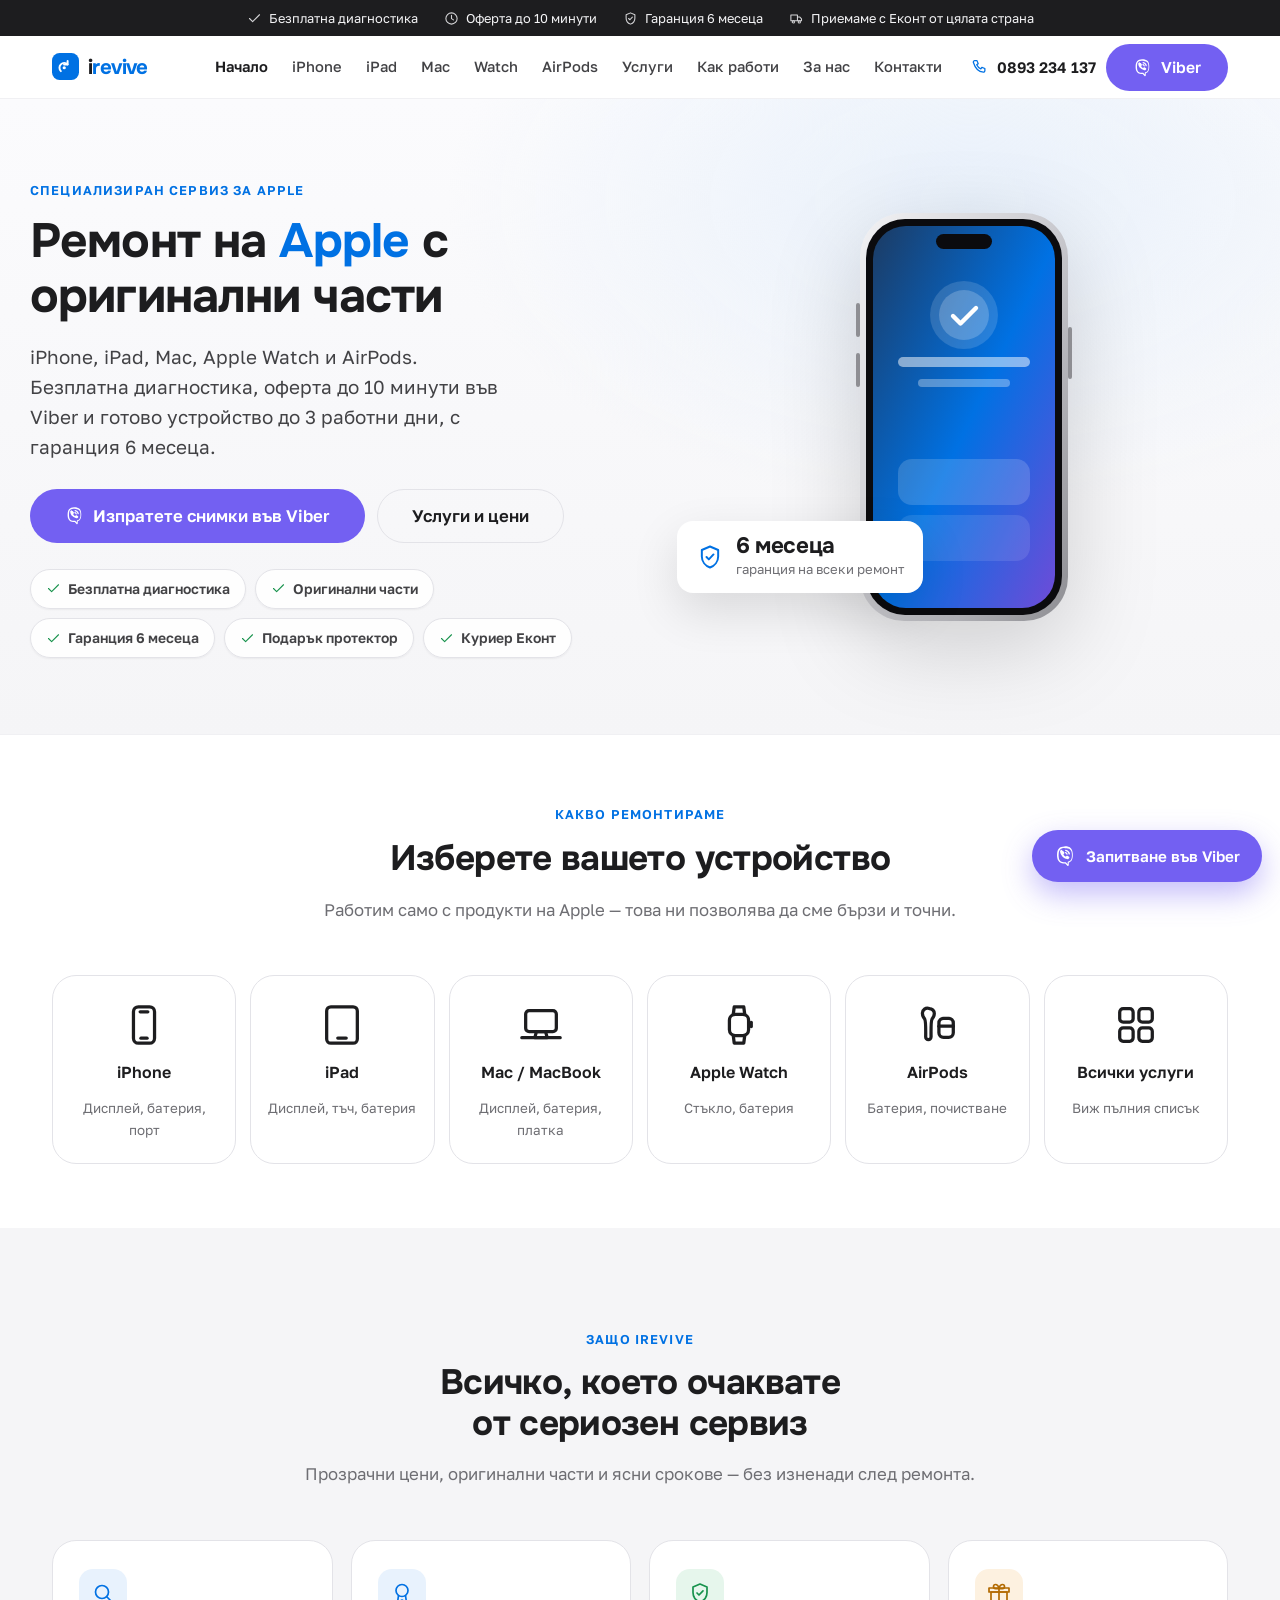
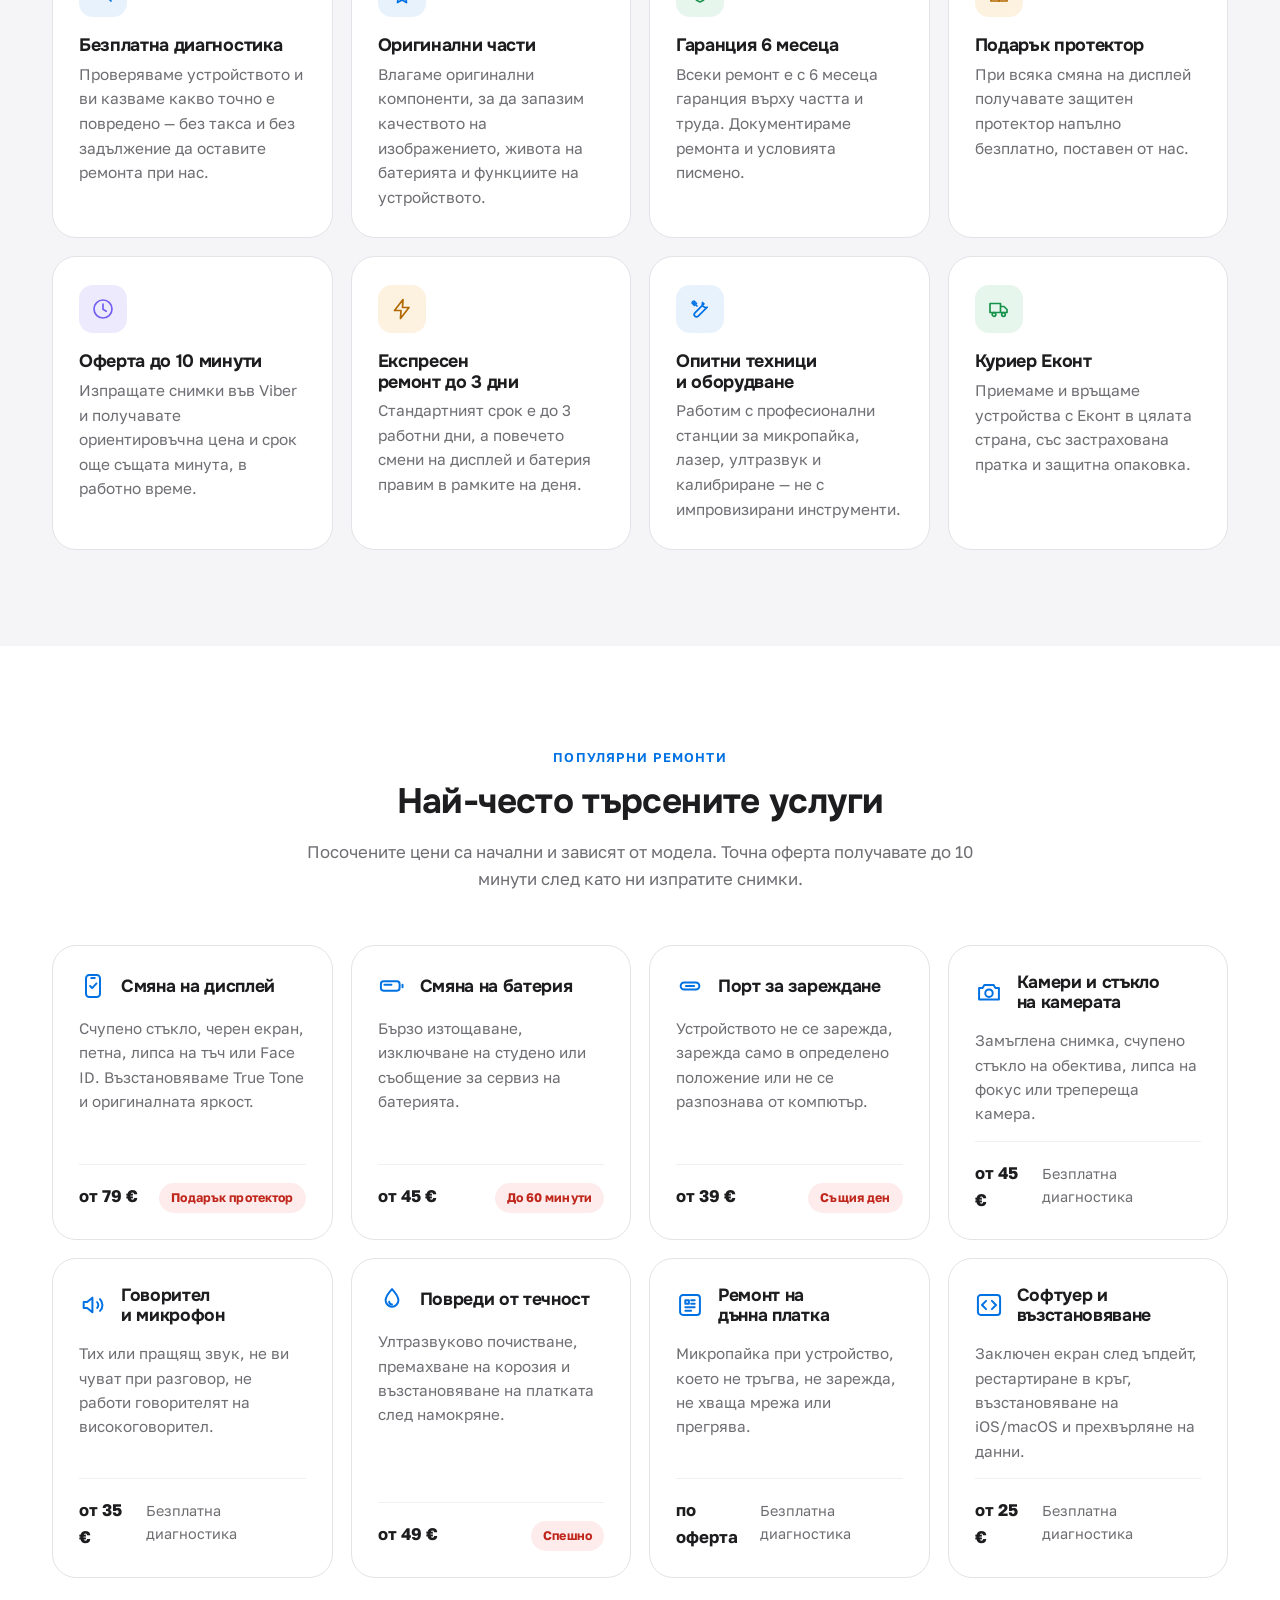
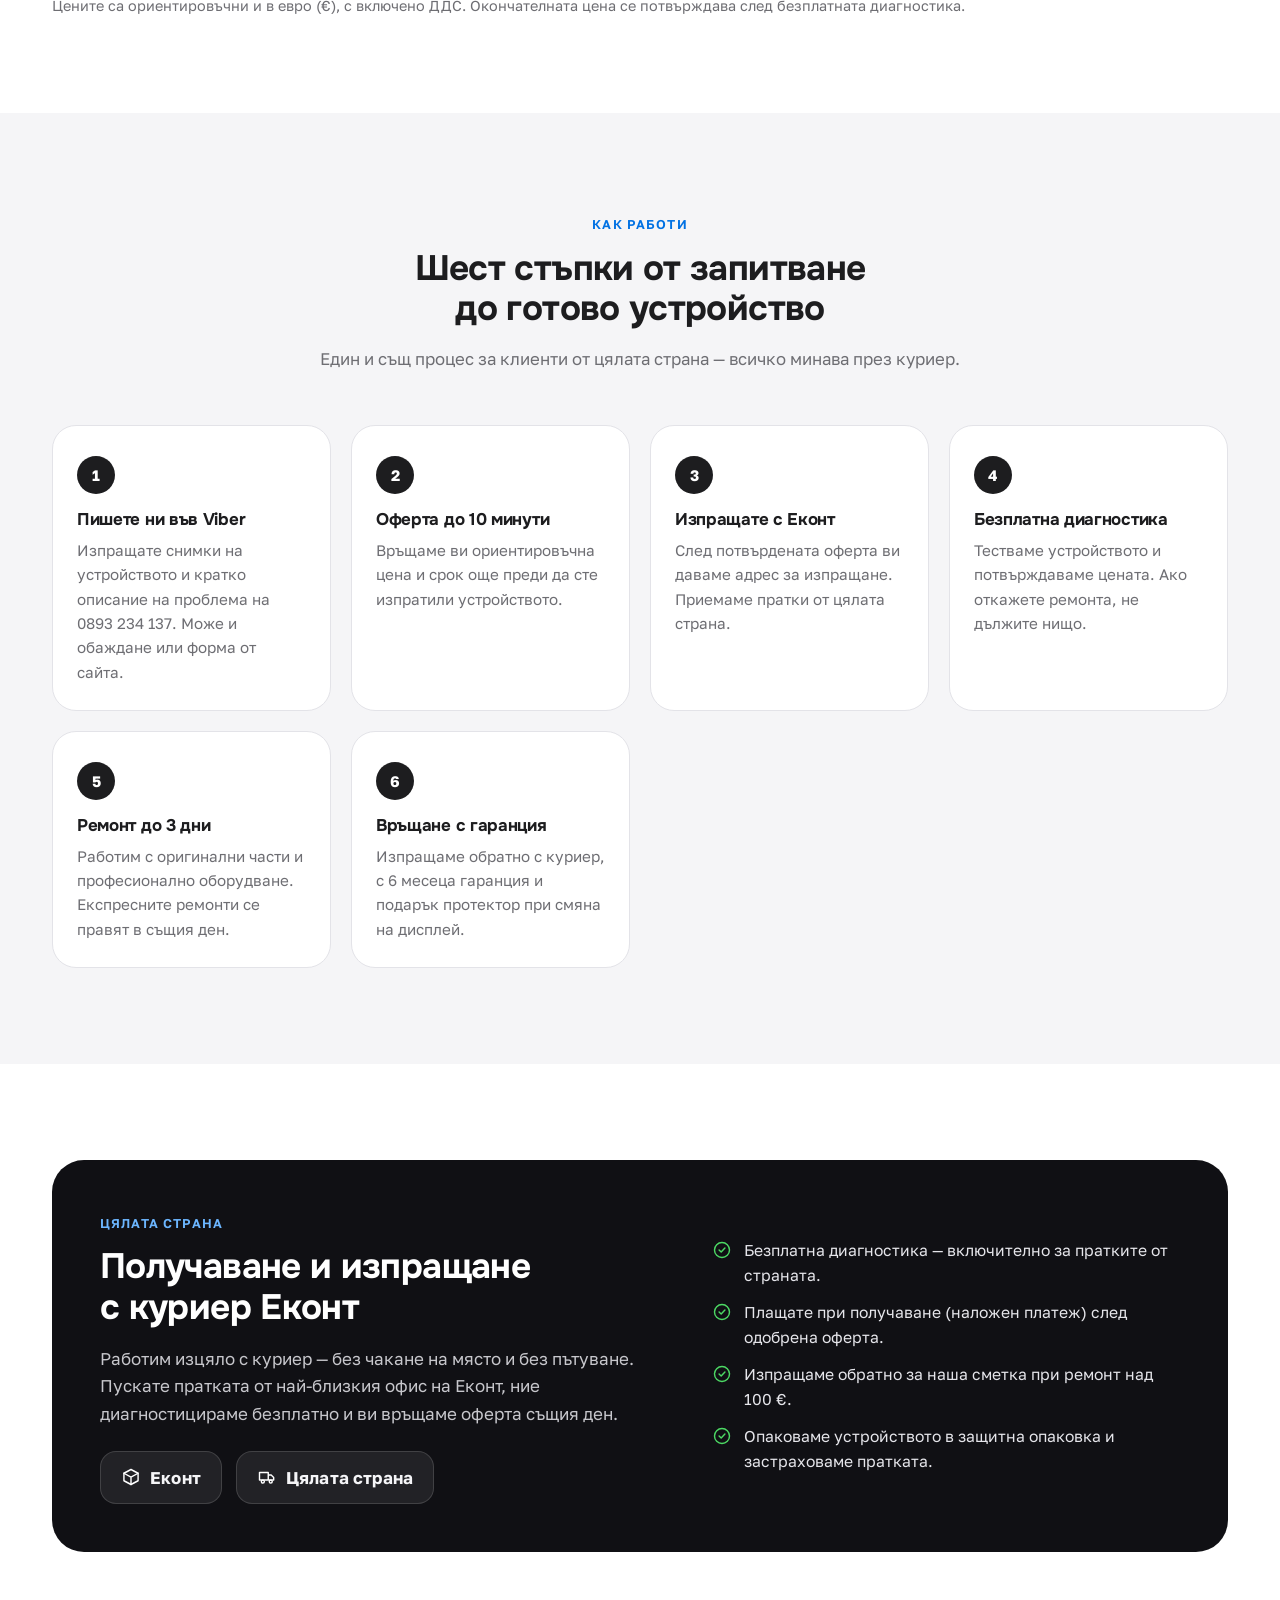
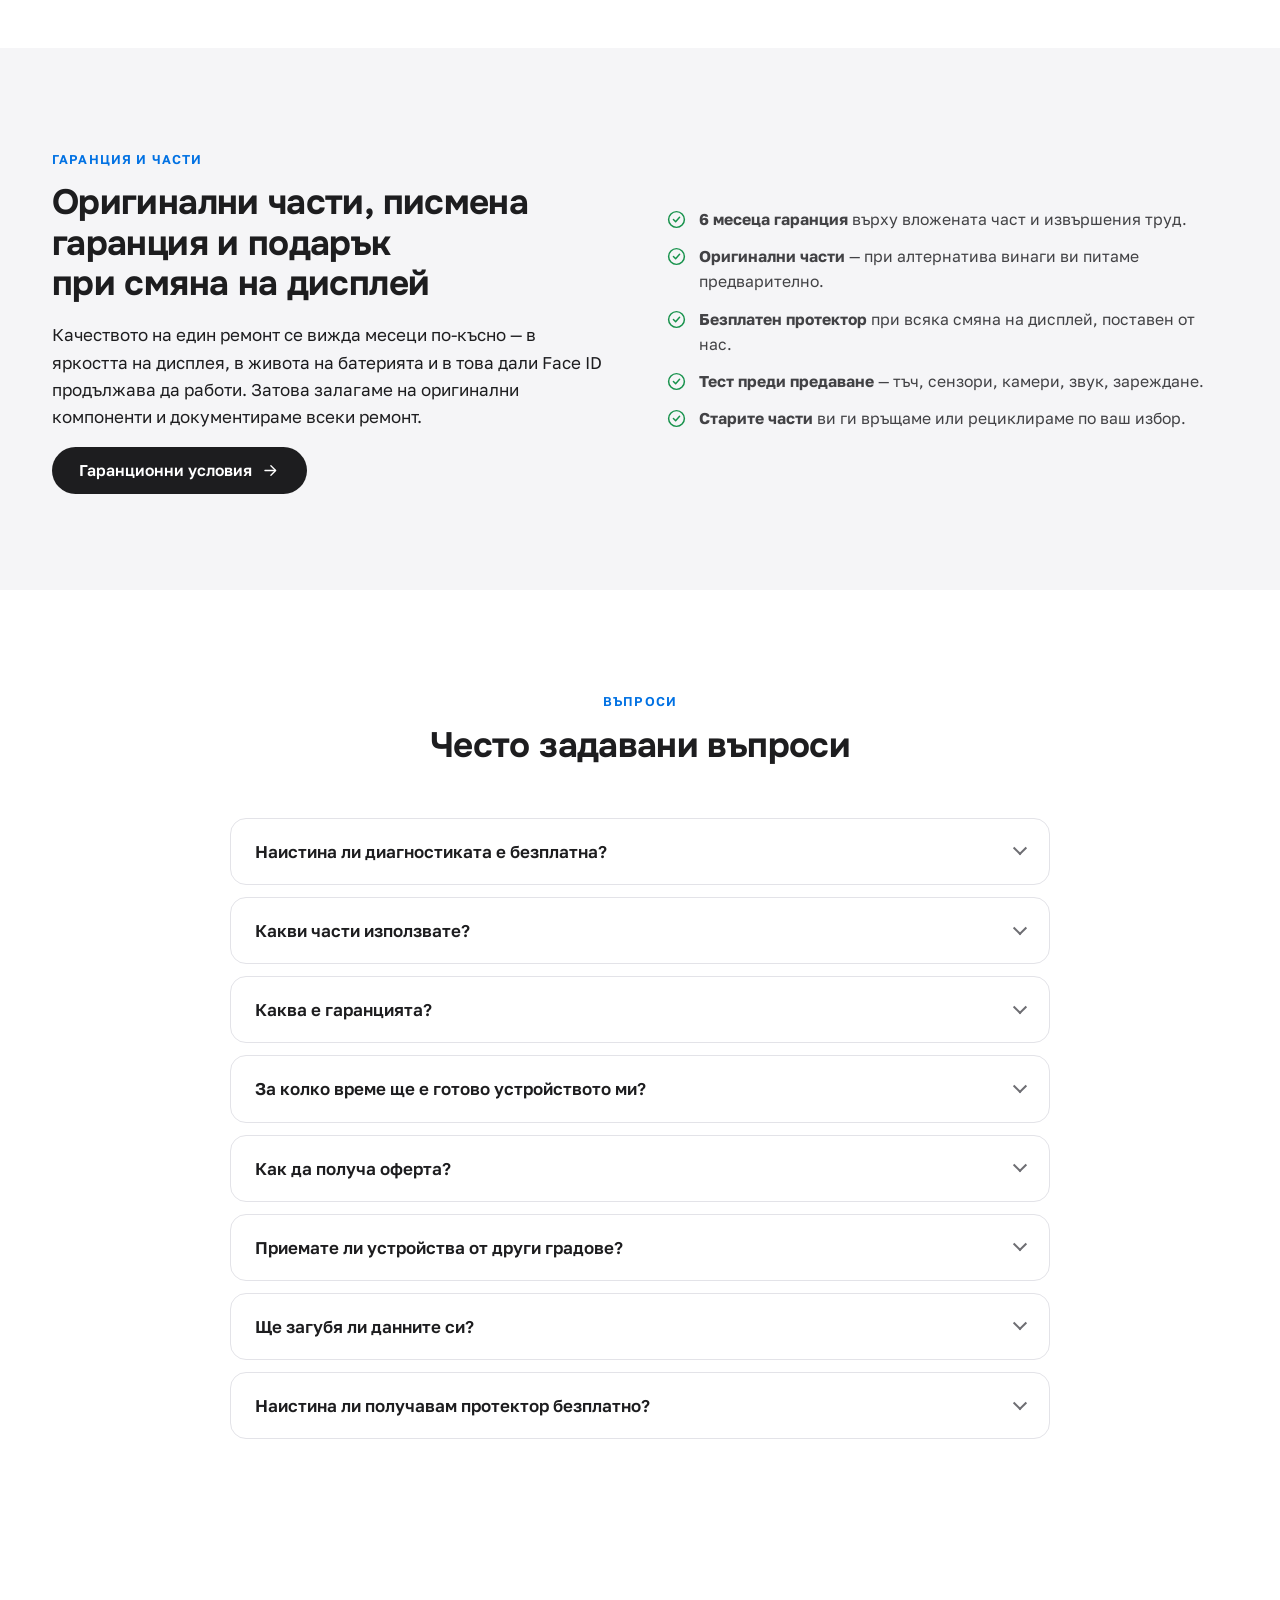
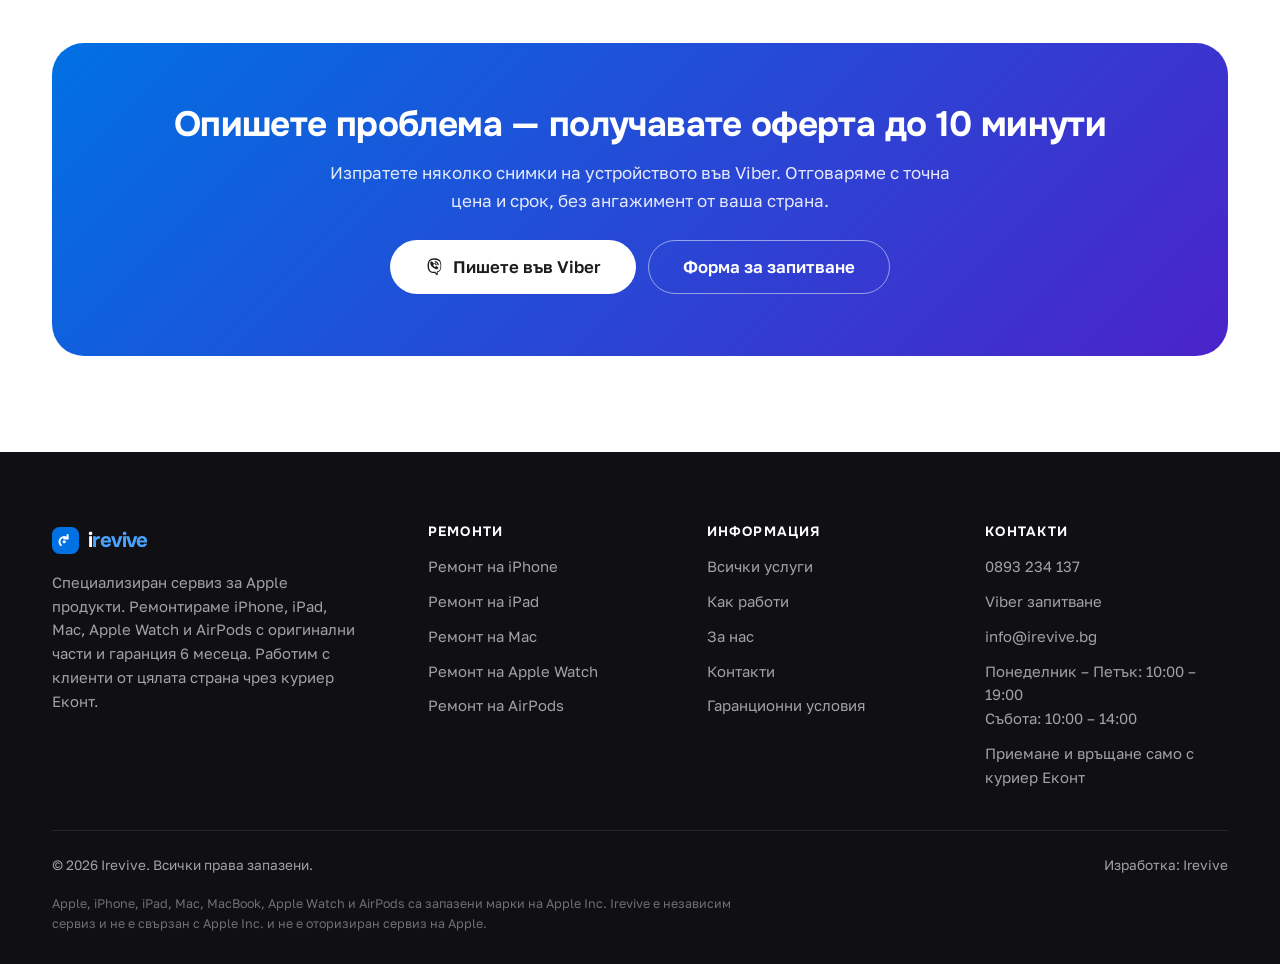
==== commit d1011ff3: "Set real contact number, drop walk-in service, restyle typography Contact details: - Phone and Viber" ====
--- a/index.html
+++ b/index.html
@@ -4,44 +4,46 @@
 <meta charset="utf-8">
 <meta name="viewport" content="width=device-width, initial-scale=1">
 <title>Irevive — сервиз за Apple: ремонт на iPhone, iPad, Mac и Apple Watch</title>
-<meta name="description" content="Специализиран сервиз за Apple продукти. Смяна на дисплей, батерия и порт за зареждане с оригинални части. Безплатна диагностика, оферта до 10 минути, гаранция 6 месеца, куриер Еконт и Спиди.">
+<meta name="description" content="Специализиран сервиз за Apple продукти. Смяна на дисплей, батерия и порт за зареждане с оригинални части. Безплатна диагностика, оферта до 10 минути, гаранция 6 месеца, приемане с куриер Еконт от цялата страна.">
 <meta name="theme-color" content="#ffffff">
 <link rel="canonical" href="https://irevive.bg/index.html">
 <meta property="og:type" content="website">
 <meta property="og:site_name" content="Irevive">
 <meta property="og:title" content="Irevive — сервиз за Apple: ремонт на iPhone, iPad, Mac и Apple Watch">
-<meta property="og:description" content="Специализиран сервиз за Apple продукти. Смяна на дисплей, батерия и порт за зареждане с оригинални части. Безплатна диагностика, оферта до 10 минути, гаранция 6 месеца, куриер Еконт и Спиди.">
+<meta property="og:description" content="Специализиран сервиз за Apple продукти. Смяна на дисплей, батерия и порт за зареждане с оригинални части. Безплатна диагностика, оферта до 10 минути, гаранция 6 месеца, приемане с куриер Еконт от цялата страна.">
 <meta property="og:url" content="https://irevive.bg/index.html">
 <meta property="og:locale" content="bg_BG">
 <meta name="twitter:card" content="summary_large_image">
+<link rel="preconnect" href="https://fonts.googleapis.com">
+<link rel="preconnect" href="https://fonts.gstatic.com" crossorigin>
+<link rel="stylesheet" href="https://fonts.googleapis.com/css2?family=Onest:wght@500;600;700;800&family=Golos+Text:wght@400;500;600;700&display=swap">
 <link rel="icon" href="assets/favicon.svg" type="image/svg+xml">
 <link rel="apple-touch-icon" href="assets/favicon.svg">
 <link rel="stylesheet" href="css/styles.css">
 <script type="application/ld+json">
 {
   "@context": "https://schema.org",
-  "@type": "LocalBusiness",
-  "@id": "https://irevive.bg/#business",
+  "@type": "Organization",
+  "@id": "https://irevive.bg/#organization",
   "name": "Irevive",
-  "description": "Специализиран сервиз за Apple продукти — iPhone, iPad, Mac, Apple Watch и AirPods. Безплатна диагностика, оригинални части, 6 месеца гаранция.",
+  "description": "Специализиран сервиз за Apple продукти — iPhone, iPad, Mac, Apple Watch и AirPods. Безплатна диагностика, оригинални части, 6 месеца гаранция, приемане и връщане с куриер Еконт.",
   "url": "https://irevive.bg/",
-  "telephone": "+359880000000",
   "email": "info@irevive.bg",
-  "priceRange": "$$",
-  "address": {
-    "@type": "PostalAddress",
-    "streetAddress": "гр. София, бул. „Витоша“ 1",
-    "addressLocality": "София",
-    "addressCountry": "BG"
-  },
-  "openingHoursSpecification": [
-    { "@type": "OpeningHoursSpecification",
-      "dayOfWeek": ["Monday","Tuesday","Wednesday","Thursday","Friday"],
-      "opens": "10:00", "closes": "19:00" },
-    { "@type": "OpeningHoursSpecification",
-      "dayOfWeek": "Saturday", "opens": "10:00", "closes": "14:00" }
-  ],
-  "areaServed": "BG"
+  "telephone": "+359893234137",
+  "areaServed": { "@type": "Country", "name": "България" },
+  "contactPoint": {
+    "@type": "ContactPoint",
+    "telephone": "+359893234137",
+    "contactType": "customer service",
+    "availableLanguage": ["bg"],
+    "hoursAvailable": [
+      { "@type": "OpeningHoursSpecification",
+        "dayOfWeek": ["Monday","Tuesday","Wednesday","Thursday","Friday"],
+        "opens": "10:00", "closes": "19:00" },
+      { "@type": "OpeningHoursSpecification",
+        "dayOfWeek": "Saturday", "opens": "10:00", "closes": "14:00" }
+    ]
+  }
 }
 </script>
 <script type="application/ld+json">
@@ -86,7 +88,7 @@
       "name": "Как да получа оферта?",
       "acceptedAnswer": {
         "@type": "Answer",
-        "text": "Изпратете няколко снимки на устройството и кратко описание на проблема във Viber. Отговаряме с ориентировъчна цена и срок до 10 минути в работно време."
+        "text": "Изпратете няколко снимки на устройството и кратко описание на проблема във Viber на 0893 234 137. Отговаряме с ориентировъчна цена и срок до 10 минути в работно време."
       }
     },
     {
@@ -94,7 +96,7 @@
       "name": "Приемате ли устройства от други градове?",
       "acceptedAnswer": {
         "@type": "Answer",
-        "text": "Да. Приемаме и връщаме пратки с Еконт и Спиди в цялата страна. Диагностиката отново е безплатна, а плащането е след одобрена оферта."
+        "text": "Да, и това е основният ни начин на работа. Приемаме и връщаме пратки с куриер Еконт в цялата страна. Диагностиката отново е безплатна, а плащането е с наложен платеж след одобрена оферта."
       }
     },
     {
@@ -125,7 +127,7 @@
     <span><svg viewBox="0 0 24 24" fill="none" stroke="currentColor" stroke-width="1.7" stroke-linecap="round" stroke-linejoin="round" aria-hidden="true"><path d="M20 6 9 17l-5-5"/></svg> Безплатна диагностика</span>
     <span><svg viewBox="0 0 24 24" fill="none" stroke="currentColor" stroke-width="1.7" stroke-linecap="round" stroke-linejoin="round" aria-hidden="true"><circle cx="12" cy="12" r="9"/><path d="M12 7v5.2l3.2 2"/></svg> Оферта до 10 минути</span>
     <span><svg viewBox="0 0 24 24" fill="none" stroke="currentColor" stroke-width="1.7" stroke-linecap="round" stroke-linejoin="round" aria-hidden="true"><path d="M12 3 5 6v5.5c0 4.2 2.9 8 7 9.5 4.1-1.5 7-5.3 7-9.5V6l-7-3Z"/><path d="m9 12 2 2 4-4.2"/></svg> Гаранция 6 месеца</span>
-    <span><svg viewBox="0 0 24 24" fill="none" stroke="currentColor" stroke-width="1.7" stroke-linecap="round" stroke-linejoin="round" aria-hidden="true"><path d="M3 6.5h10.5v9H3zM13.5 9.5H17l3 3v3h-6.5z"/><circle cx="7" cy="17.5" r="1.8"/><circle cx="16.5" cy="17.5" r="1.8"/></svg> Еконт и Спиди в цялата страна</span>
+    <span><svg viewBox="0 0 24 24" fill="none" stroke="currentColor" stroke-width="1.7" stroke-linecap="round" stroke-linejoin="round" aria-hidden="true"><path d="M3 6.5h10.5v9H3zM13.5 9.5H17l3 3v3h-6.5z"/><circle cx="7" cy="17.5" r="1.8"/><circle cx="16.5" cy="17.5" r="1.8"/></svg> Приемаме с Еконт от цялата страна</span>
   </div>
 </div>
 
@@ -147,12 +149,12 @@
         <a href="kak-raboti.html">Как работи</a>
         <a href="za-nas.html">За нас</a>
         <a href="kontakti.html">Контакти</a>
-      <a class="btn btn--viber" href="viber://chat?number=%2B359880000000"><svg viewBox="0 0 24 24" fill="currentColor" aria-hidden="true"><path d="M11.4 1.5c2.6-.1 5.4.3 7.2 2.3 1.4 1.7 1.8 4 1.9 6.1.1 2.2 0 4.5-1 6.5-.7 1.4-2 2.3-3.4 2.8v2.9c0 .8-1 1.2-1.5.6l-2.4-2.6c-2.2.05-4.5-.2-6.3-1.6-1.6-1.3-2.3-3.3-2.5-5.3-.2-2.3-.2-4.7.5-6.9C4.6 4.3 6 2.9 7.8 2.2c1.1-.45 2.4-.6 3.6-.7Zm.2 1.9c-1.7.1-3.5.3-4.8 1.4-1 .9-1.4 2.3-1.6 3.6-.25 1.9-.25 3.9.1 5.8.25 1.3.8 2.6 1.9 3.4 1.5 1.1 3.5 1.2 5.3 1.15.3 0 .5.1.7.3l1.7 1.85v-2c0-.4.3-.75.7-.85 1.3-.3 2.5-1 3.1-2.2.7-1.4.85-3.1.85-4.7 0-1.8-.15-3.7-1.1-5.2-1-1.5-2.9-2.1-4.6-2.3-.75-.1-1.5-.15-2.25-.15ZM9.15 6.2c.35-.1.7.05.9.35l1.15 1.7c.25.4.15.9-.2 1.2l-.5.4c-.2.2-.25.4-.15.6.45.95 1.2 1.7 2.15 2.15.2.1.45.05.6-.15l.4-.5c.3-.35.8-.45 1.2-.2l1.7 1.15c.3.2.45.55.35.9-.3 1.05-1.35 1.8-2.45 1.6-2-.35-3.7-1.35-5-2.65-1.3-1.3-2.3-3-2.65-5-.2-1.1.55-2.15 1.6-2.45Zm2.9-.5a.75.75 0 0 1 .85-.6c2.35.35 4.15 2.15 4.5 4.5a.75.75 0 0 1-1.5.25 3.85 3.85 0 0 0-3.25-3.25.75.75 0 0 1-.6-.9Zm-.25 2.5a.75.75 0 0 1 .9-.55 3 3 0 0 1 2.2 2.2.75.75 0 0 1-1.45.35 1.5 1.5 0 0 0-1.1-1.1.75.75 0 0 1-.55-.9Z"/></svg> Запитване във Viber</a>
+      <a class="btn btn--viber" href="viber://chat?number=%2B359893234137"><svg viewBox="0 0 24 24" fill="currentColor" aria-hidden="true"><path d="M11.4 1.5c2.6-.1 5.4.3 7.2 2.3 1.4 1.7 1.8 4 1.9 6.1.1 2.2 0 4.5-1 6.5-.7 1.4-2 2.3-3.4 2.8v2.9c0 .8-1 1.2-1.5.6l-2.4-2.6c-2.2.05-4.5-.2-6.3-1.6-1.6-1.3-2.3-3.3-2.5-5.3-.2-2.3-.2-4.7.5-6.9C4.6 4.3 6 2.9 7.8 2.2c1.1-.45 2.4-.6 3.6-.7Zm.2 1.9c-1.7.1-3.5.3-4.8 1.4-1 .9-1.4 2.3-1.6 3.6-.25 1.9-.25 3.9.1 5.8.25 1.3.8 2.6 1.9 3.4 1.5 1.1 3.5 1.2 5.3 1.15.3 0 .5.1.7.3l1.7 1.85v-2c0-.4.3-.75.7-.85 1.3-.3 2.5-1 3.1-2.2.7-1.4.85-3.1.85-4.7 0-1.8-.15-3.7-1.1-5.2-1-1.5-2.9-2.1-4.6-2.3-.75-.1-1.5-.15-2.25-.15ZM9.15 6.2c.35-.1.7.05.9.35l1.15 1.7c.25.4.15.9-.2 1.2l-.5.4c-.2.2-.25.4-.15.6.45.95 1.2 1.7 2.15 2.15.2.1.45.05.6-.15l.4-.5c.3-.35.8-.45 1.2-.2l1.7 1.15c.3.2.45.55.35.9-.3 1.05-1.35 1.8-2.45 1.6-2-.35-3.7-1.35-5-2.65-1.3-1.3-2.3-3-2.65-5-.2-1.1.55-2.15 1.6-2.45Zm2.9-.5a.75.75 0 0 1 .85-.6c2.35.35 4.15 2.15 4.5 4.5a.75.75 0 0 1-1.5.25 3.85 3.85 0 0 0-3.25-3.25.75.75 0 0 1-.6-.9Zm-.25 2.5a.75.75 0 0 1 .9-.55 3 3 0 0 1 2.2 2.2.75.75 0 0 1-1.45.35 1.5 1.5 0 0 0-1.1-1.1.75.75 0 0 1-.55-.9Z"/></svg> Запитване във Viber</a>
     </nav>
 
     <div class="header__actions">
-      <a class="header__phone" href="tel:+359880000000"><svg viewBox="0 0 24 24" fill="none" stroke="currentColor" stroke-width="1.7" stroke-linecap="round" stroke-linejoin="round" aria-hidden="true"><path d="M5 3.5h3l1.6 4-2 1.4a11.5 11.5 0 0 0 5.5 5.5l1.4-2 4 1.6v3a1.9 1.9 0 0 1-2.1 1.9C9.9 18.3 5.7 14.1 3.1 5.6A1.9 1.9 0 0 1 5 3.5Z"/></svg> +359 88 000 0000</a>
-      <a class="btn btn--viber" href="viber://chat?number=%2B359880000000"><svg viewBox="0 0 24 24" fill="currentColor" aria-hidden="true"><path d="M11.4 1.5c2.6-.1 5.4.3 7.2 2.3 1.4 1.7 1.8 4 1.9 6.1.1 2.2 0 4.5-1 6.5-.7 1.4-2 2.3-3.4 2.8v2.9c0 .8-1 1.2-1.5.6l-2.4-2.6c-2.2.05-4.5-.2-6.3-1.6-1.6-1.3-2.3-3.3-2.5-5.3-.2-2.3-.2-4.7.5-6.9C4.6 4.3 6 2.9 7.8 2.2c1.1-.45 2.4-.6 3.6-.7Zm.2 1.9c-1.7.1-3.5.3-4.8 1.4-1 .9-1.4 2.3-1.6 3.6-.25 1.9-.25 3.9.1 5.8.25 1.3.8 2.6 1.9 3.4 1.5 1.1 3.5 1.2 5.3 1.15.3 0 .5.1.7.3l1.7 1.85v-2c0-.4.3-.75.7-.85 1.3-.3 2.5-1 3.1-2.2.7-1.4.85-3.1.85-4.7 0-1.8-.15-3.7-1.1-5.2-1-1.5-2.9-2.1-4.6-2.3-.75-.1-1.5-.15-2.25-.15ZM9.15 6.2c.35-.1.7.05.9.35l1.15 1.7c.25.4.15.9-.2 1.2l-.5.4c-.2.2-.25.4-.15.6.45.95 1.2 1.7 2.15 2.15.2.1.45.05.6-.15l.4-.5c.3-.35.8-.45 1.2-.2l1.7 1.15c.3.2.45.55.35.9-.3 1.05-1.35 1.8-2.45 1.6-2-.35-3.7-1.35-5-2.65-1.3-1.3-2.3-3-2.65-5-.2-1.1.55-2.15 1.6-2.45Zm2.9-.5a.75.75 0 0 1 .85-.6c2.35.35 4.15 2.15 4.5 4.5a.75.75 0 0 1-1.5.25 3.85 3.85 0 0 0-3.25-3.25.75.75 0 0 1-.6-.9Zm-.25 2.5a.75.75 0 0 1 .9-.55 3 3 0 0 1 2.2 2.2.75.75 0 0 1-1.45.35 1.5 1.5 0 0 0-1.1-1.1.75.75 0 0 1-.55-.9Z"/></svg> Viber</a>
+      <a class="header__phone" href="tel:+359893234137"><svg viewBox="0 0 24 24" fill="none" stroke="currentColor" stroke-width="1.7" stroke-linecap="round" stroke-linejoin="round" aria-hidden="true"><path d="M5 3.5h3l1.6 4-2 1.4a11.5 11.5 0 0 0 5.5 5.5l1.4-2 4 1.6v3a1.9 1.9 0 0 1-2.1 1.9C9.9 18.3 5.7 14.1 3.1 5.6A1.9 1.9 0 0 1 5 3.5Z"/></svg> 0893 234 137</a>
+      <a class="btn btn--viber" href="viber://chat?number=%2B359893234137"><svg viewBox="0 0 24 24" fill="currentColor" aria-hidden="true"><path d="M11.4 1.5c2.6-.1 5.4.3 7.2 2.3 1.4 1.7 1.8 4 1.9 6.1.1 2.2 0 4.5-1 6.5-.7 1.4-2 2.3-3.4 2.8v2.9c0 .8-1 1.2-1.5.6l-2.4-2.6c-2.2.05-4.5-.2-6.3-1.6-1.6-1.3-2.3-3.3-2.5-5.3-.2-2.3-.2-4.7.5-6.9C4.6 4.3 6 2.9 7.8 2.2c1.1-.45 2.4-.6 3.6-.7Zm.2 1.9c-1.7.1-3.5.3-4.8 1.4-1 .9-1.4 2.3-1.6 3.6-.25 1.9-.25 3.9.1 5.8.25 1.3.8 2.6 1.9 3.4 1.5 1.1 3.5 1.2 5.3 1.15.3 0 .5.1.7.3l1.7 1.85v-2c0-.4.3-.75.7-.85 1.3-.3 2.5-1 3.1-2.2.7-1.4.85-3.1.85-4.7 0-1.8-.15-3.7-1.1-5.2-1-1.5-2.9-2.1-4.6-2.3-.75-.1-1.5-.15-2.25-.15ZM9.15 6.2c.35-.1.7.05.9.35l1.15 1.7c.25.4.15.9-.2 1.2l-.5.4c-.2.2-.25.4-.15.6.45.95 1.2 1.7 2.15 2.15.2.1.45.05.6-.15l.4-.5c.3-.35.8-.45 1.2-.2l1.7 1.15c.3.2.45.55.35.9-.3 1.05-1.35 1.8-2.45 1.6-2-.35-3.7-1.35-5-2.65-1.3-1.3-2.3-3-2.65-5-.2-1.1.55-2.15 1.6-2.45Zm2.9-.5a.75.75 0 0 1 .85-.6c2.35.35 4.15 2.15 4.5 4.5a.75.75 0 0 1-1.5.25 3.85 3.85 0 0 0-3.25-3.25.75.75 0 0 1-.6-.9Zm-.25 2.5a.75.75 0 0 1 .9-.55 3 3 0 0 1 2.2 2.2.75.75 0 0 1-1.45.35 1.5 1.5 0 0 0-1.1-1.1.75.75 0 0 1-.55-.9Z"/></svg> Viber</a>
       <button class="burger" type="button" aria-label="Меню" aria-expanded="false"
               aria-controls="main-nav"><span></span></button>
     </div>
@@ -163,13 +165,14 @@
 
 <section class="hero">
   <div class="container hero__inner">
-    <div>
+    <div class="hero__copy">
       <span class="eyebrow">Специализиран сервиз за Apple</span>
-      <h1>Ремонт на Apple устройства <em>с оригинални части</em> и гаранция 6 месеца</h1>
+      <h1>Ремонт на <em>Apple</em> с оригинални части</h1>
       <p class="hero__lead">iPhone, iPad, Mac, Apple Watch и AirPods. Безплатна
-        диагностика, оферта до 10 минути във Viber и готово устройство до 3 работни дни.</p>
+        диагностика, оферта до 10 минути във Viber и готово устройство до 3 работни
+        дни, с гаранция 6 месеца.</p>
       <div class="btn-row">
-        <a class="btn btn--lg btn--viber" href="viber://chat?number=%2B359880000000"><svg viewBox="0 0 24 24" fill="currentColor" aria-hidden="true"><path d="M11.4 1.5c2.6-.1 5.4.3 7.2 2.3 1.4 1.7 1.8 4 1.9 6.1.1 2.2 0 4.5-1 6.5-.7 1.4-2 2.3-3.4 2.8v2.9c0 .8-1 1.2-1.5.6l-2.4-2.6c-2.2.05-4.5-.2-6.3-1.6-1.6-1.3-2.3-3.3-2.5-5.3-.2-2.3-.2-4.7.5-6.9C4.6 4.3 6 2.9 7.8 2.2c1.1-.45 2.4-.6 3.6-.7Zm.2 1.9c-1.7.1-3.5.3-4.8 1.4-1 .9-1.4 2.3-1.6 3.6-.25 1.9-.25 3.9.1 5.8.25 1.3.8 2.6 1.9 3.4 1.5 1.1 3.5 1.2 5.3 1.15.3 0 .5.1.7.3l1.7 1.85v-2c0-.4.3-.75.7-.85 1.3-.3 2.5-1 3.1-2.2.7-1.4.85-3.1.85-4.7 0-1.8-.15-3.7-1.1-5.2-1-1.5-2.9-2.1-4.6-2.3-.75-.1-1.5-.15-2.25-.15ZM9.15 6.2c.35-.1.7.05.9.35l1.15 1.7c.25.4.15.9-.2 1.2l-.5.4c-.2.2-.25.4-.15.6.45.95 1.2 1.7 2.15 2.15.2.1.45.05.6-.15l.4-.5c.3-.35.8-.45 1.2-.2l1.7 1.15c.3.2.45.55.35.9-.3 1.05-1.35 1.8-2.45 1.6-2-.35-3.7-1.35-5-2.65-1.3-1.3-2.3-3-2.65-5-.2-1.1.55-2.15 1.6-2.45Zm2.9-.5a.75.75 0 0 1 .85-.6c2.35.35 4.15 2.15 4.5 4.5a.75.75 0 0 1-1.5.25 3.85 3.85 0 0 0-3.25-3.25.75.75 0 0 1-.6-.9Zm-.25 2.5a.75.75 0 0 1 .9-.55 3 3 0 0 1 2.2 2.2.75.75 0 0 1-1.45.35 1.5 1.5 0 0 0-1.1-1.1.75.75 0 0 1-.55-.9Z"/></svg> Изпратете снимки във Viber</a>
+        <a class="btn btn--lg btn--viber" href="viber://chat?number=%2B359893234137"><svg viewBox="0 0 24 24" fill="currentColor" aria-hidden="true"><path d="M11.4 1.5c2.6-.1 5.4.3 7.2 2.3 1.4 1.7 1.8 4 1.9 6.1.1 2.2 0 4.5-1 6.5-.7 1.4-2 2.3-3.4 2.8v2.9c0 .8-1 1.2-1.5.6l-2.4-2.6c-2.2.05-4.5-.2-6.3-1.6-1.6-1.3-2.3-3.3-2.5-5.3-.2-2.3-.2-4.7.5-6.9C4.6 4.3 6 2.9 7.8 2.2c1.1-.45 2.4-.6 3.6-.7Zm.2 1.9c-1.7.1-3.5.3-4.8 1.4-1 .9-1.4 2.3-1.6 3.6-.25 1.9-.25 3.9.1 5.8.25 1.3.8 2.6 1.9 3.4 1.5 1.1 3.5 1.2 5.3 1.15.3 0 .5.1.7.3l1.7 1.85v-2c0-.4.3-.75.7-.85 1.3-.3 2.5-1 3.1-2.2.7-1.4.85-3.1.85-4.7 0-1.8-.15-3.7-1.1-5.2-1-1.5-2.9-2.1-4.6-2.3-.75-.1-1.5-.15-2.25-.15ZM9.15 6.2c.35-.1.7.05.9.35l1.15 1.7c.25.4.15.9-.2 1.2l-.5.4c-.2.2-.25.4-.15.6.45.95 1.2 1.7 2.15 2.15.2.1.45.05.6-.15l.4-.5c.3-.35.8-.45 1.2-.2l1.7 1.15c.3.2.45.55.35.9-.3 1.05-1.35 1.8-2.45 1.6-2-.35-3.7-1.35-5-2.65-1.3-1.3-2.3-3-2.65-5-.2-1.1.55-2.15 1.6-2.45Zm2.9-.5a.75.75 0 0 1 .85-.6c2.35.35 4.15 2.15 4.5 4.5a.75.75 0 0 1-1.5.25 3.85 3.85 0 0 0-3.25-3.25.75.75 0 0 1-.6-.9Zm-.25 2.5a.75.75 0 0 1 .9-.55 3 3 0 0 1 2.2 2.2.75.75 0 0 1-1.45.35 1.5 1.5 0 0 0-1.1-1.1.75.75 0 0 1-.55-.9Z"/></svg> Изпратете снимки във Viber</a>
         <a class="btn btn--lg btn--ghost" href="uslugi.html">Услуги и цени</a>
       </div>
       <ul class="hero__chips">
@@ -177,7 +180,7 @@
         <li><svg viewBox="0 0 24 24" fill="none" stroke="currentColor" stroke-width="1.7" stroke-linecap="round" stroke-linejoin="round" aria-hidden="true"><path d="M20 6 9 17l-5-5"/></svg> Оригинални части</li>
         <li><svg viewBox="0 0 24 24" fill="none" stroke="currentColor" stroke-width="1.7" stroke-linecap="round" stroke-linejoin="round" aria-hidden="true"><path d="M20 6 9 17l-5-5"/></svg> Гаранция 6 месеца</li>
         <li><svg viewBox="0 0 24 24" fill="none" stroke="currentColor" stroke-width="1.7" stroke-linecap="round" stroke-linejoin="round" aria-hidden="true"><path d="M20 6 9 17l-5-5"/></svg> Подарък протектор</li>
-        <li><svg viewBox="0 0 24 24" fill="none" stroke="currentColor" stroke-width="1.7" stroke-linecap="round" stroke-linejoin="round" aria-hidden="true"><path d="M20 6 9 17l-5-5"/></svg> Еконт и Спиди</li>
+        <li><svg viewBox="0 0 24 24" fill="none" stroke="currentColor" stroke-width="1.7" stroke-linecap="round" stroke-linejoin="round" aria-hidden="true"><path d="M20 6 9 17l-5-5"/></svg> Куриер Еконт</li>
       </ul>
     </div>
     <div class="hero__art">
@@ -225,12 +228,12 @@
       <p>Работим само с продукти на Apple — това ни позволява да сме бързи и точни.</p>
     </div>
     <div class="tiles">
-      <a class="tile reveal" href="iphone.html"><svg viewBox="0 0 24 24" fill="none" stroke="currentColor" stroke-width="1.7" stroke-linecap="round" stroke-linejoin="round" aria-hidden="true"><rect x="6" y="2.5" width="12" height="19" rx="2.8"/><path d="M10.5 5.2h3"/><path d="m9.5 12 1.8 1.8L15 9.8"/></svg><b>iPhone</b><small>Дисплей, батерия, порт</small></a>
-      <a class="tile reveal" href="ipad.html"><svg viewBox="0 0 24 24" fill="none" stroke="currentColor" stroke-width="1.7" stroke-linecap="round" stroke-linejoin="round" aria-hidden="true"><rect x="3.5" y="3.5" width="17" height="17" rx="2.5"/><path d="M8 8h3v3H8zM13 8h3M13 11h3M8 14h8M8 17h5"/></svg><b>iPad</b><small>Дисплей, тъч, батерия</small></a>
-      <a class="tile reveal" href="mac.html"><svg viewBox="0 0 24 24" fill="none" stroke="currentColor" stroke-width="1.7" stroke-linecap="round" stroke-linejoin="round" aria-hidden="true"><rect x="7" y="7" width="10" height="10" rx="2"/><path d="M10 3v4M14 3v4M10 17v4M14 17v4M3 10h4M3 14h4M17 10h4M17 14h4"/></svg><b>Mac / MacBook</b><small>Дисплей, батерия, платка</small></a>
-      <a class="tile reveal" href="apple-watch.html"><svg viewBox="0 0 24 24" fill="none" stroke="currentColor" stroke-width="1.7" stroke-linecap="round" stroke-linejoin="round" aria-hidden="true"><circle cx="12" cy="12" r="9"/><path d="M12 7v5.2l3.2 2"/></svg><b>Apple Watch</b><small>Стъкло, батерия</small></a>
-      <a class="tile reveal" href="airpods.html"><svg viewBox="0 0 24 24" fill="none" stroke="currentColor" stroke-width="1.7" stroke-linecap="round" stroke-linejoin="round" aria-hidden="true"><path d="M4 9.5h3l4.5-3.8v12.6L7 14.5H4z"/><path d="M15.5 9.5a3.5 3.5 0 0 1 0 5M18 7a7 7 0 0 1 0 10"/></svg><b>AirPods</b><small>Батерия, почистване</small></a>
-      <a class="tile reveal" href="uslugi.html"><svg viewBox="0 0 24 24" fill="none" stroke="currentColor" stroke-width="1.7" stroke-linecap="round" stroke-linejoin="round" aria-hidden="true"><path d="M14.5 5.5a3.6 3.6 0 0 0 4.7 4.7l-9 9a2.3 2.3 0 0 1-3.3-3.3l9-9Z"/><path d="m6 4 2.5 2.5M4 6l2.5 2.5"/><path d="M4.6 4.6 9 9"/></svg><b>Всички услуги</b><small>Виж пълния списък</small></a>
+      <a class="tile reveal" href="iphone.html"><svg viewBox="0 0 24 24" fill="none" stroke="currentColor" stroke-width="1.7" stroke-linecap="round" stroke-linejoin="round" aria-hidden="true"><rect x="6.5" y="2.5" width="11" height="19" rx="2.6"/><path d="M10 5.1h4"/><path d="M10.4 18.9h3.2"/></svg><b>iPhone</b><small>Дисплей, батерия, порт</small></a>
+      <a class="tile reveal" href="ipad.html"><svg viewBox="0 0 24 24" fill="none" stroke="currentColor" stroke-width="1.7" stroke-linecap="round" stroke-linejoin="round" aria-hidden="true"><rect x="4" y="2.5" width="16" height="19" rx="2.2"/><path d="M9.8 18.8h4.4"/></svg><b>iPad</b><small>Дисплей, тъч, батерия</small></a>
+      <a class="tile reveal" href="mac.html"><svg viewBox="0 0 24 24" fill="none" stroke="currentColor" stroke-width="1.7" stroke-linecap="round" stroke-linejoin="round" aria-hidden="true"><rect x="4" y="4.5" width="16" height="11" rx="1.8"/><path d="M2 18.6h20"/><path d="M9.6 15.5h4.8l.8 3.1H8.8z"/></svg><b>Mac / MacBook</b><small>Дисплей, батерия, платка</small></a>
+      <a class="tile reveal" href="apple-watch.html"><svg viewBox="0 0 24 24" fill="none" stroke="currentColor" stroke-width="1.7" stroke-linecap="round" stroke-linejoin="round" aria-hidden="true"><rect x="7" y="6.5" width="10" height="11" rx="3"/><path d="M9 6.5 9.5 2.6h5L15 6.5M9 17.5l.5 3.9h5l.5-3.9"/><path d="M18.4 10.6v2.2"/></svg><b>Apple Watch</b><small>Стъкло, батерия</small></a>
+      <a class="tile reveal" href="airpods.html"><svg viewBox="0 0 24 24" fill="none" stroke="currentColor" stroke-width="1.7" stroke-linecap="round" stroke-linejoin="round" aria-hidden="true"><path d="M8 3.4a2.6 2.6 0 0 1 2.6 2.6c0 1.5-.7 2.2-1.2 2.9-.6.9-.5 9.3-.5 9.3a1.4 1.4 0 0 1-2.8 0s.1-8.4-.5-9.3C5.1 8.2 4.4 7.5 4.4 6A2.6 2.6 0 0 1 8 3.4Z"/><rect x="13" y="8.5" width="7.5" height="10" rx="2.4"/><path d="M13 12.6h7.5"/></svg><b>AirPods</b><small>Батерия, почистване</small></a>
+      <a class="tile reveal" href="uslugi.html"><svg viewBox="0 0 24 24" fill="none" stroke="currentColor" stroke-width="1.7" stroke-linecap="round" stroke-linejoin="round" aria-hidden="true"><rect x="3.5" y="3.5" width="7" height="7" rx="1.8"/><rect x="13.5" y="3.5" width="7" height="7" rx="1.8"/><rect x="3.5" y="13.5" width="7" height="7" rx="1.8"/><rect x="13.5" y="13.5" width="7" height="7" rx="1.8"/></svg><b>Всички услуги</b><small>Виж пълния списък</small></a>
     </div>
   </div>
 </section>
@@ -280,8 +283,8 @@
       </article>
       <article class="card reveal">
         <div class="card__icon card__icon--green"><svg viewBox="0 0 24 24" fill="none" stroke="currentColor" stroke-width="1.7" stroke-linecap="round" stroke-linejoin="round" aria-hidden="true"><path d="M3 6.5h10.5v9H3zM13.5 9.5H17l3 3v3h-6.5z"/><circle cx="7" cy="17.5" r="1.8"/><circle cx="16.5" cy="17.5" r="1.8"/></svg></div>
-        <h3>Еконт и Спиди</h3>
-        <p>Приемаме и връщаме устройства с куриер в цялата страна, със застрахована пратка и защитна опаковка.</p>
+        <h3>Куриер Еконт</h3>
+        <p>Приемаме и връщаме устройства с Еконт в цялата страна, със застрахована пратка и защитна опаковка.</p>
       </article>
     </div>
   </div>
@@ -347,12 +350,12 @@
     <div class="section-head reveal">
       <span class="eyebrow">Как работи</span>
       <h2>Шест стъпки от запитване до готово устройство</h2>
-      <p>Процесът е един и същ за клиенти в София и за цялата страна.</p>
+      <p>Един и същ процес за клиенти от цялата страна — всичко минава през куриер.</p>
     </div>
     <div class="steps">
-      <div class="step reveal"><h3>Пишете ни във Viber</h3><p>Изпращате снимки на устройството и кратко описание на проблема. Може и обаждане или форма от сайта.</p></div>
+      <div class="step reveal"><h3>Пишете ни във Viber</h3><p>Изпращате снимки на устройството и кратко описание на проблема на 0893 234 137. Може и обаждане или форма от сайта.</p></div>
       <div class="step reveal"><h3>Оферта до 10 минути</h3><p>Връщаме ви ориентировъчна цена и срок още преди да сте изпратили устройството.</p></div>
-      <div class="step reveal"><h3>Изпращане или на място</h3><p>Приемаме с Еконт и Спиди от цялата страна или лично в сервиза — както ви е удобно.</p></div>
+      <div class="step reveal"><h3>Изпращате с Еконт</h3><p>След потвърдената оферта ви даваме адрес за изпращане. Приемаме пратки от цялата страна.</p></div>
       <div class="step reveal"><h3>Безплатна диагностика</h3><p>Тестваме устройството и потвърждаваме цената. Ако откажете ремонта, не дължите нищо.</p></div>
       <div class="step reveal"><h3>Ремонт до 3 дни</h3><p>Работим с оригинални части и професионално оборудване. Експресните ремонти се правят в същия ден.</p></div>
       <div class="step reveal"><h3>Връщане с гаранция</h3><p>Изпращаме обратно с куриер, с 6 месеца гаранция и подарък протектор при смяна на дисплей.</p></div>
@@ -365,12 +368,13 @@
     <div class="courier reveal">
       <div>
         <span class="eyebrow" style="color:#6cb6ff">Цялата страна</span>
-        <h2>Получаване и изпращане с Еконт и Спиди</h2>
-        <p>Не е нужно да сте в София. Изпращате устройството до най-близкия офис,
-          ние го диагностицираме безплатно и ви връщаме оферта същия ден.</p>
+        <h2>Получаване и изпращане с куриер Еконт</h2>
+        <p>Работим изцяло с куриер — без чакане на място и без пътуване. Пускате
+          пратката от най-близкия офис на Еконт, ние диагностицираме безплатно и
+          ви връщаме оферта същия ден.</p>
         <div class="courier__logos">
           <span><svg viewBox="0 0 24 24" fill="none" stroke="currentColor" stroke-width="1.7" stroke-linecap="round" stroke-linejoin="round" aria-hidden="true"><path d="M3.5 7.5 12 3l8.5 4.5v9L12 21l-8.5-4.5z"/><path d="m3.5 7.5 8.5 4.6 8.5-4.6M12 12.1V21"/></svg> Еконт</span>
-          <span><svg viewBox="0 0 24 24" fill="none" stroke="currentColor" stroke-width="1.7" stroke-linecap="round" stroke-linejoin="round" aria-hidden="true"><path d="M3 6.5h10.5v9H3zM13.5 9.5H17l3 3v3h-6.5z"/><circle cx="7" cy="17.5" r="1.8"/><circle cx="16.5" cy="17.5" r="1.8"/></svg> Спиди</span>
+          <span><svg viewBox="0 0 24 24" fill="none" stroke="currentColor" stroke-width="1.7" stroke-linecap="round" stroke-linejoin="round" aria-hidden="true"><path d="M3 6.5h10.5v9H3zM13.5 9.5H17l3 3v3h-6.5z"/><circle cx="7" cy="17.5" r="1.8"/><circle cx="16.5" cy="17.5" r="1.8"/></svg> Цялата страна</span>
         </div>
       </div>
       <ul class="courier__list">
@@ -432,11 +436,11 @@
       </details>
       <details>
         <summary>Как да получа оферта?</summary>
-        <div class="faq__body">Изпратете няколко снимки на устройството и кратко описание на проблема във Viber. Отговаряме с ориентировъчна цена и срок до 10 минути в работно време.</div>
+        <div class="faq__body">Изпратете няколко снимки на устройството и кратко описание на проблема във Viber на 0893 234 137. Отговаряме с ориентировъчна цена и срок до 10 минути в работно време.</div>
       </details>
       <details>
         <summary>Приемате ли устройства от други градове?</summary>
-        <div class="faq__body">Да. Приемаме и връщаме пратки с Еконт и Спиди в цялата страна. Диагностиката отново е безплатна, а плащането е след одобрена оферта.</div>
+        <div class="faq__body">Да, и това е основният ни начин на работа. Приемаме и връщаме пратки с куриер Еконт в цялата страна. Диагностиката отново е безплатна, а плащането е с наложен платеж след одобрена оферта.</div>
       </details>
       <details>
         <summary>Ще загубя ли данните си?</summary>
@@ -456,7 +460,7 @@
       <h2>Опишете проблема — получавате оферта до 10 минути</h2>
       <p>Изпратете няколко снимки на устройството във Viber. Отговаряме с точна цена и срок, без ангажимент от ваша страна.</p>
       <div class="btn-row btn-row--center">
-        <a class="btn btn--lg btn--light" href="viber://chat?number=%2B359880000000"><svg viewBox="0 0 24 24" fill="currentColor" aria-hidden="true"><path d="M11.4 1.5c2.6-.1 5.4.3 7.2 2.3 1.4 1.7 1.8 4 1.9 6.1.1 2.2 0 4.5-1 6.5-.7 1.4-2 2.3-3.4 2.8v2.9c0 .8-1 1.2-1.5.6l-2.4-2.6c-2.2.05-4.5-.2-6.3-1.6-1.6-1.3-2.3-3.3-2.5-5.3-.2-2.3-.2-4.7.5-6.9C4.6 4.3 6 2.9 7.8 2.2c1.1-.45 2.4-.6 3.6-.7Zm.2 1.9c-1.7.1-3.5.3-4.8 1.4-1 .9-1.4 2.3-1.6 3.6-.25 1.9-.25 3.9.1 5.8.25 1.3.8 2.6 1.9 3.4 1.5 1.1 3.5 1.2 5.3 1.15.3 0 .5.1.7.3l1.7 1.85v-2c0-.4.3-.75.7-.85 1.3-.3 2.5-1 3.1-2.2.7-1.4.85-3.1.85-4.7 0-1.8-.15-3.7-1.1-5.2-1-1.5-2.9-2.1-4.6-2.3-.75-.1-1.5-.15-2.25-.15ZM9.15 6.2c.35-.1.7.05.9.35l1.15 1.7c.25.4.15.9-.2 1.2l-.5.4c-.2.2-.25.4-.15.6.45.95 1.2 1.7 2.15 2.15.2.1.45.05.6-.15l.4-.5c.3-.35.8-.45 1.2-.2l1.7 1.15c.3.2.45.55.35.9-.3 1.05-1.35 1.8-2.45 1.6-2-.35-3.7-1.35-5-2.65-1.3-1.3-2.3-3-2.65-5-.2-1.1.55-2.15 1.6-2.45Zm2.9-.5a.75.75 0 0 1 .85-.6c2.35.35 4.15 2.15 4.5 4.5a.75.75 0 0 1-1.5.25 3.85 3.85 0 0 0-3.25-3.25.75.75 0 0 1-.6-.9Zm-.25 2.5a.75.75 0 0 1 .9-.55 3 3 0 0 1 2.2 2.2.75.75 0 0 1-1.45.35 1.5 1.5 0 0 0-1.1-1.1.75.75 0 0 1-.55-.9Z"/></svg> Пишете във Viber</a>
+        <a class="btn btn--lg btn--light" href="viber://chat?number=%2B359893234137"><svg viewBox="0 0 24 24" fill="currentColor" aria-hidden="true"><path d="M11.4 1.5c2.6-.1 5.4.3 7.2 2.3 1.4 1.7 1.8 4 1.9 6.1.1 2.2 0 4.5-1 6.5-.7 1.4-2 2.3-3.4 2.8v2.9c0 .8-1 1.2-1.5.6l-2.4-2.6c-2.2.05-4.5-.2-6.3-1.6-1.6-1.3-2.3-3.3-2.5-5.3-.2-2.3-.2-4.7.5-6.9C4.6 4.3 6 2.9 7.8 2.2c1.1-.45 2.4-.6 3.6-.7Zm.2 1.9c-1.7.1-3.5.3-4.8 1.4-1 .9-1.4 2.3-1.6 3.6-.25 1.9-.25 3.9.1 5.8.25 1.3.8 2.6 1.9 3.4 1.5 1.1 3.5 1.2 5.3 1.15.3 0 .5.1.7.3l1.7 1.85v-2c0-.4.3-.75.7-.85 1.3-.3 2.5-1 3.1-2.2.7-1.4.85-3.1.85-4.7 0-1.8-.15-3.7-1.1-5.2-1-1.5-2.9-2.1-4.6-2.3-.75-.1-1.5-.15-2.25-.15ZM9.15 6.2c.35-.1.7.05.9.35l1.15 1.7c.25.4.15.9-.2 1.2l-.5.4c-.2.2-.25.4-.15.6.45.95 1.2 1.7 2.15 2.15.2.1.45.05.6-.15l.4-.5c.3-.35.8-.45 1.2-.2l1.7 1.15c.3.2.45.55.35.9-.3 1.05-1.35 1.8-2.45 1.6-2-.35-3.7-1.35-5-2.65-1.3-1.3-2.3-3-2.65-5-.2-1.1.55-2.15 1.6-2.45Zm2.9-.5a.75.75 0 0 1 .85-.6c2.35.35 4.15 2.15 4.5 4.5a.75.75 0 0 1-1.5.25 3.85 3.85 0 0 0-3.25-3.25.75.75 0 0 1-.6-.9Zm-.25 2.5a.75.75 0 0 1 .9-.55 3 3 0 0 1 2.2 2.2.75.75 0 0 1-1.45.35 1.5 1.5 0 0 0-1.1-1.1.75.75 0 0 1-.55-.9Z"/></svg> Пишете във Viber</a>
         <a class="btn btn--lg btn--ghost" href="kontakti.html#zapitvane"
            style="border-color:rgba(255,255,255,.5);color:#fff">Форма за запитване</a>
       </div>
@@ -472,7 +476,7 @@
         <a class="logo" href="index.html"><svg viewBox="0 0 32 32" aria-hidden="true"><rect width="32" height="32" rx="9" fill="#0071e3"/><path d="M10.5 21.5c-2.2-2.2-2.2-5.8 0-8s5.8-2.2 8 0" fill="none" stroke="#fff" stroke-width="2.3" stroke-linecap="round"/><path d="M18.5 9.5v4.2h-4.2" fill="none" stroke="#fff" stroke-width="2.3" stroke-linecap="round" stroke-linejoin="round"/><circle cx="14.5" cy="17.5" r="1.9" fill="#fff"/></svg> <span>i<em>revive</em></span></a>
         <p class="footer__about">Специализиран сервиз за Apple продукти. Ремонтираме
           iPhone, iPad, Mac, Apple Watch и AirPods с оригинални части и гаранция
-          6 месеца.</p>
+          6 месеца. Работим с клиенти от цялата страна чрез куриер Еконт.</p>
       </div>
       <div>
         <h4>Ремонти</h4>
@@ -497,17 +501,17 @@
       <div>
         <h4>Контакти</h4>
         <ul>
-          <li><a href="tel:+359880000000">+359 88 000 0000</a></li>
-          <li><a href="viber://chat?number=%2B359880000000">Viber запитване</a></li>
+          <li><a href="tel:+359893234137">0893 234 137</a></li>
+          <li><a href="viber://chat?number=%2B359893234137">Viber запитване</a></li>
           <li><a href="mailto:info@irevive.bg">info@irevive.bg</a></li>
-          <li>гр. София, бул. „Витоша“ 1</li>
           <li>Понеделник – Петък: 10:00 – 19:00<br>Събота: 10:00 – 14:00</li>
+          <li>Приемане и връщане само с куриер Еконт</li>
         </ul>
       </div>
     </div>
     <div class="footer__bottom">
       <span>&copy; <span id="year">2026</span> Irevive. Всички права запазени.</span>
-      <span><a href="kak-raboti.html#garanciya">Гаранционни условия</a> &nbsp;·&nbsp; <a href="kontakti.html">Контакти</a></span>
+      <span>Изработка: Irevive</span>
     </div>
     <p class="footer__disclaimer">Apple, iPhone, iPad, Mac, MacBook, Apple Watch и AirPods
       са запазени марки на Apple Inc. Irevive е независим сервиз и не е свързан
@@ -515,7 +519,7 @@
   </div>
 </footer>
 
-<a class="fab" href="viber://chat?number=%2B359880000000" aria-label="Изпратете запитване във Viber">
+<a class="fab" href="viber://chat?number=%2B359893234137" aria-label="Изпратете запитване във Viber">
   <svg viewBox="0 0 24 24" fill="currentColor" aria-hidden="true"><path d="M11.4 1.5c2.6-.1 5.4.3 7.2 2.3 1.4 1.7 1.8 4 1.9 6.1.1 2.2 0 4.5-1 6.5-.7 1.4-2 2.3-3.4 2.8v2.9c0 .8-1 1.2-1.5.6l-2.4-2.6c-2.2.05-4.5-.2-6.3-1.6-1.6-1.3-2.3-3.3-2.5-5.3-.2-2.3-.2-4.7.5-6.9C4.6 4.3 6 2.9 7.8 2.2c1.1-.45 2.4-.6 3.6-.7Zm.2 1.9c-1.7.1-3.5.3-4.8 1.4-1 .9-1.4 2.3-1.6 3.6-.25 1.9-.25 3.9.1 5.8.25 1.3.8 2.6 1.9 3.4 1.5 1.1 3.5 1.2 5.3 1.15.3 0 .5.1.7.3l1.7 1.85v-2c0-.4.3-.75.7-.85 1.3-.3 2.5-1 3.1-2.2.7-1.4.85-3.1.85-4.7 0-1.8-.15-3.7-1.1-5.2-1-1.5-2.9-2.1-4.6-2.3-.75-.1-1.5-.15-2.25-.15ZM9.15 6.2c.35-.1.7.05.9.35l1.15 1.7c.25.4.15.9-.2 1.2l-.5.4c-.2.2-.25.4-.15.6.45.95 1.2 1.7 2.15 2.15.2.1.45.05.6-.15l.4-.5c.3-.35.8-.45 1.2-.2l1.7 1.15c.3.2.45.55.35.9-.3 1.05-1.35 1.8-2.45 1.6-2-.35-3.7-1.35-5-2.65-1.3-1.3-2.3-3-2.65-5-.2-1.1.55-2.15 1.6-2.45Zm2.9-.5a.75.75 0 0 1 .85-.6c2.35.35 4.15 2.15 4.5 4.5a.75.75 0 0 1-1.5.25 3.85 3.85 0 0 0-3.25-3.25.75.75 0 0 1-.6-.9Zm-.25 2.5a.75.75 0 0 1 .9-.55 3 3 0 0 1 2.2 2.2.75.75 0 0 1-1.45.35 1.5 1.5 0 0 0-1.1-1.1.75.75 0 0 1-.55-.9Z"/></svg><span>Запитване във Viber</span>
 </a>
 
--- a/css/styles.css
+++ b/css/styles.css
@@ -36,8 +36,9 @@
   --container: 1220px;
   --header-h: 62px;
 
-  --font: -apple-system, BlinkMacSystemFont, "SF Pro Display", "Segoe UI",
-    Roboto, "Helvetica Neue", Arial, "Noto Sans", sans-serif;
+  /* Onest и Golos Text са проектирани с пълна кирилица. */
+  --font-display: "Onest", "Segoe UI", Roboto, "Helvetica Neue", Arial, sans-serif;
+  --font: "Golos Text", "Segoe UI", Roboto, "Helvetica Neue", Arial, sans-serif;
 
   --ease: cubic-bezier(.4, 0, .2, 1);
 }
@@ -72,14 +73,16 @@
 
 h1, h2, h3, h4 {
   margin: 0 0 .5em;
-  line-height: 1.12;
-  letter-spacing: -.022em;
+  font-family: var(--font-display);
+  line-height: 1.14;
+  letter-spacing: -.018em;
   font-weight: 700;
+  text-wrap: balance;
   color: var(--ink);
 }
 
-h1 { font-size: clamp(2.1rem, 5.2vw, 3.4rem); }
-h2 { font-size: clamp(1.7rem, 3.6vw, 2.5rem); }
+h1 { font-size: clamp(1.95rem, 4.4vw, 3rem); }
+h2 { font-size: clamp(1.55rem, 3.1vw, 2.2rem); }
 h3 { font-size: clamp(1.15rem, 2vw, 1.4rem); }
 
 p { margin: 0 0 1em; }
@@ -245,6 +248,7 @@
   display: inline-flex;
   align-items: center;
   gap: 9px;
+  font-family: var(--font-display);
   font-size: 1.28rem;
   font-weight: 700;
   letter-spacing: -.03em;
@@ -324,23 +328,30 @@
   position: relative;
   overflow: hidden;
   background:
-    radial-gradient(900px 520px at 78% 12%, #e9f1fb 0%, rgba(233, 241, 251, 0) 62%),
+    radial-gradient(820px 480px at 76% 16%, #e9f1fb 0%, rgba(233, 241, 251, 0) 64%),
     linear-gradient(180deg, #fbfbfd 0%, #f5f5f7 100%);
   border-bottom: 1px solid var(--line-soft);
 }
 .hero__inner {
   display: grid;
-  grid-template-columns: 1.05fr .95fr;
-  align-items: center;
-  gap: 44px;
-  padding: clamp(48px, 7vw, 88px) 0;
-}
-.hero h1 { margin-bottom: 18px; }
+  grid-template-columns: minmax(0, 1.02fr) minmax(0, .98fr);
+  align-items: center;
+  gap: clamp(24px, 4vw, 56px);
+  padding: clamp(44px, 6vw, 76px) 0;
+}
+
+.hero h1 {
+  margin-bottom: 18px;
+  /* Кирилските думи са дълги — пренасяне само между думи, никога в дума. */
+  overflow-wrap: normal;
+  hyphens: none;
+}
 .hero h1 em { font-style: normal; color: var(--brand); }
+
 .hero__lead {
-  font-size: clamp(1.05rem, 1.8vw, 1.24rem);
+  font-size: clamp(1.02rem, 1.5vw, 1.18rem);
   color: var(--ink-soft);
-  max-width: 34em;
+  max-width: 40ch;
   margin-bottom: 26px;
 }
 
@@ -348,7 +359,7 @@
   display: flex;
   flex-wrap: wrap;
   gap: 9px;
-  margin-top: 28px;
+  margin: 26px 0 0;
   padding: 0;
   list-style: none;
 }
@@ -371,25 +382,37 @@
   position: relative;
   display: grid;
   place-items: center;
-  min-height: 340px;
-}
-.hero__art svg { width: min(100%, 420px); height: auto; filter: drop-shadow(0 26px 44px rgba(0, 0, 0, .16)); }
+  min-height: 320px;
+}
+.hero__art > svg {
+  /* Ограничаваме по височина — иначе телефонът разтяга целия екран. */
+  width: auto;
+  max-width: 100%;
+  height: min(52vh, 420px);
+  filter: drop-shadow(0 26px 44px rgba(0, 0, 0, .16));
+}
 
 .hero__badge {
   position: absolute;
-  right: 2%;
+  left: 0;
   bottom: 8%;
   display: flex;
   align-items: center;
   gap: 12px;
-  padding: 14px 20px;
+  padding: 13px 19px;
   border-radius: var(--radius);
   background: #fff;
   box-shadow: var(--shadow-lg);
 }
-.hero__badge strong { display: block; font-size: 1.5rem; line-height: 1; letter-spacing: -.03em; }
-.hero__badge small { color: var(--muted); font-size: .82rem; }
-.hero__badge svg { width: 30px; height: 30px; color: var(--brand); }
+.hero__badge strong {
+  display: block;
+  font-family: var(--font-display);
+  font-size: 1.4rem;
+  line-height: 1.1;
+  letter-spacing: -.02em;
+}
+.hero__badge small { display: block; color: var(--muted); font-size: .82rem; }
+.hero__badge > svg { width: 28px; height: 28px; color: var(--brand); flex: none; }
 
 /* --------------------------------------------------------------------------
    6. Плочки за устройства
@@ -629,7 +652,11 @@
 table.price tbody tr:last-child th,
 table.price tbody tr:last-child td { border-bottom: 0; }
 table.price tbody tr:hover { background: #fafafc; }
-table.price td.num { white-space: nowrap; font-weight: 600; }
+table.price td.num {
+  white-space: nowrap;
+  font-weight: 600;
+  font-variant-numeric: tabular-nums;
+}
 table.price th[scope="row"] { font-weight: 600; }
 
 .price-note {
@@ -765,7 +792,7 @@
   align-items: center;
 }
 .page-hero__art { display: grid; place-items: center; }
-.page-hero__art svg { width: min(100%, 260px); filter: drop-shadow(0 18px 34px rgba(0, 0, 0, .14)); }
+.page-hero__art > svg { width: min(100%, 260px); filter: drop-shadow(0 18px 34px rgba(0, 0, 0, .14)); }
 
 .breadcrumbs {
   display: flex;
@@ -898,11 +925,17 @@
   .courier,
   .contact-grid { grid-template-columns: 1fr; }
 
-  .hero__art { order: -1; min-height: 0; }
-  .hero__art svg { width: min(74%, 300px); }
-  .hero__badge { right: 4%; bottom: 0; padding: 11px 16px; }
-  .page-hero__art { order: -1; }
-  .page-hero__art svg { width: min(52%, 190px); }
+  /* На тесен екран водещи са заглавието и бутоните, илюстрацията идва след тях. */
+  .hero__inner { gap: 30px; }
+  .hero__art { order: 0; min-height: 0; gap: 16px; }
+  .hero__art > svg { width: auto; height: min(34vh, 280px); }
+  .hero__badge {
+    position: static;
+    padding: 11px 18px;
+    box-shadow: var(--shadow);
+  }
+  .page-hero__art { order: 0; }
+  .page-hero__art > svg { width: auto; height: min(26vh, 200px); }
 }
 
 @media (max-width: 640px) {
@@ -915,16 +948,11 @@
   .fab { padding: 13px 18px; }
   .fab span { display: none; }
   .hero__inner { gap: 26px; }
-  .hero__art { gap: 14px; }
-  .hero__art svg { width: min(46%, 168px); }
-  .hero__badge {
-    position: static;
-    padding: 10px 16px;
-    box-shadow: var(--shadow);
-  }
+  .hero__art > svg { height: min(30vh, 230px); }
+  .hero__badge { padding: 10px 16px; }
   .hero__badge strong { font-size: 1.15rem; }
   .hero__badge small { font-size: .78rem; white-space: nowrap; }
-  .page-hero__art svg { width: min(40%, 140px); }
+  .page-hero__art > svg { height: min(22vh, 165px); }
   .cta { border-radius: var(--radius-lg); }
   .courier { border-radius: var(--radius-lg); }
 }
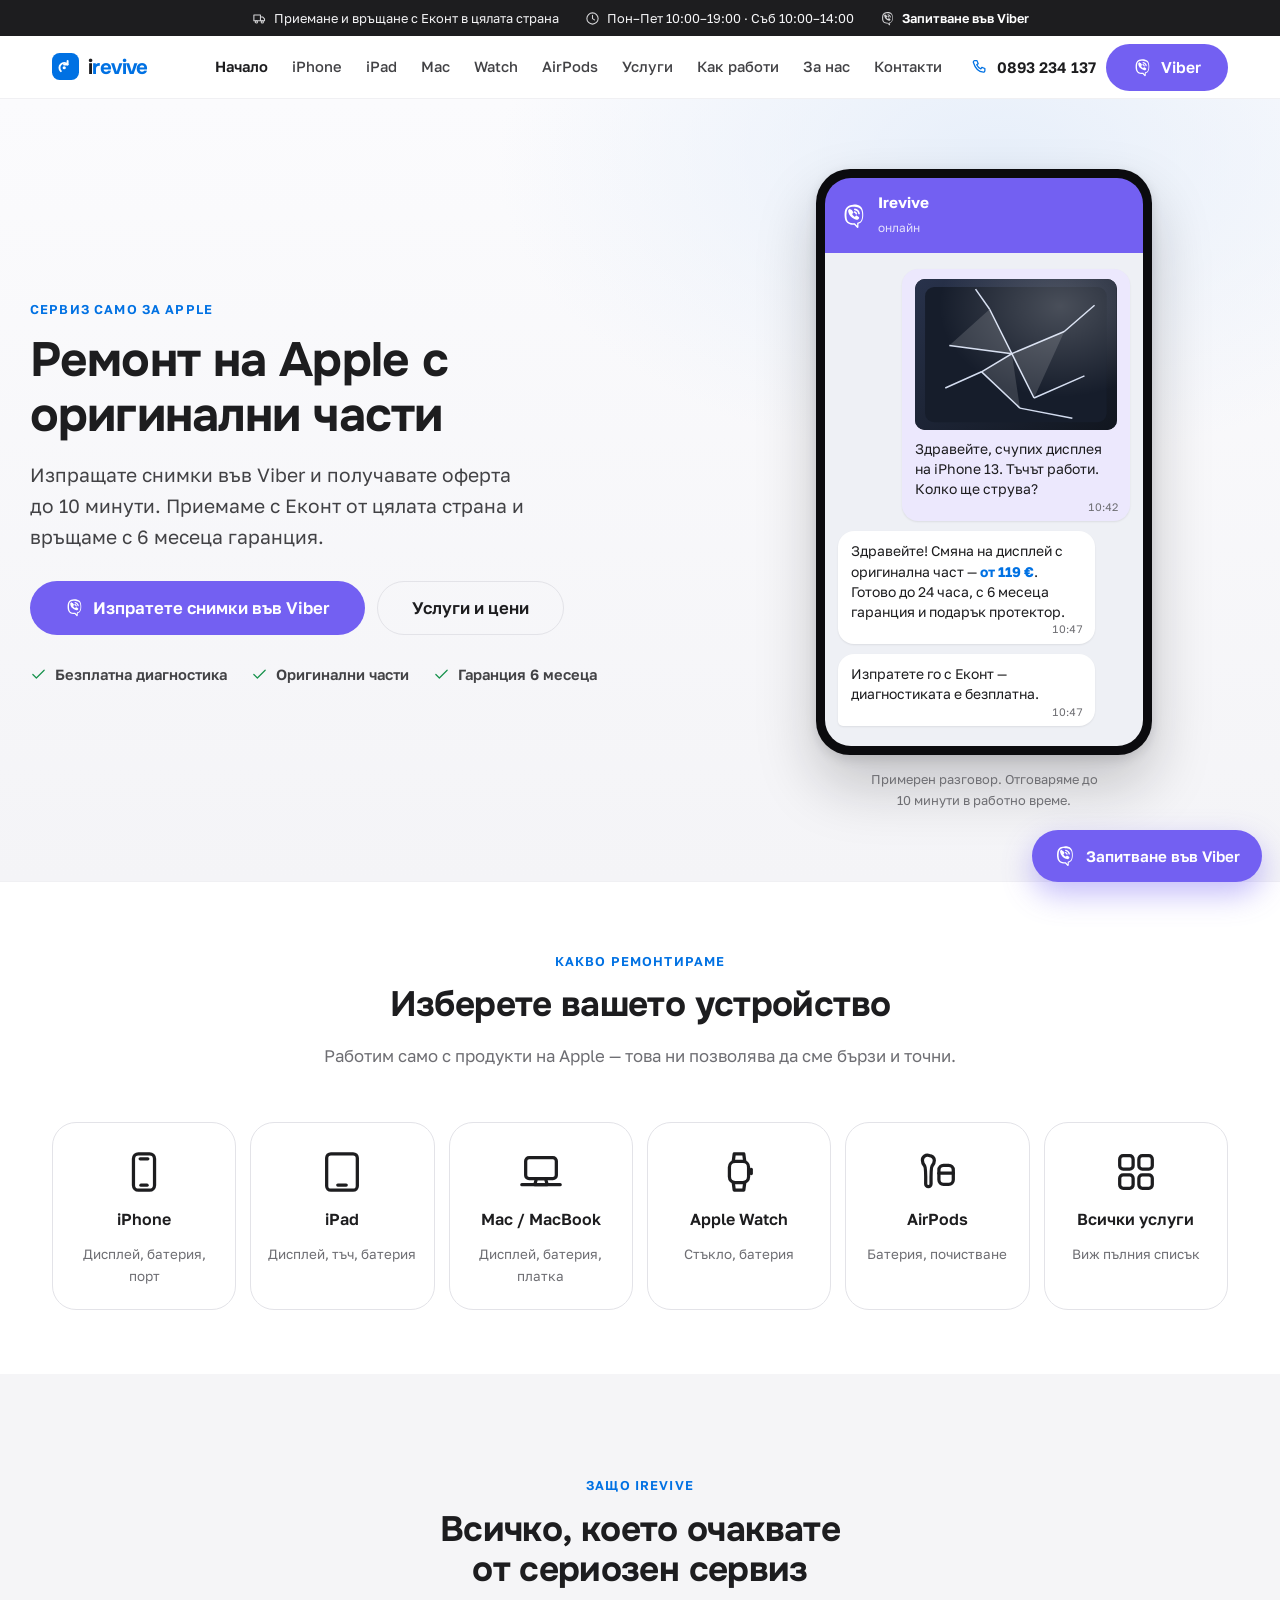
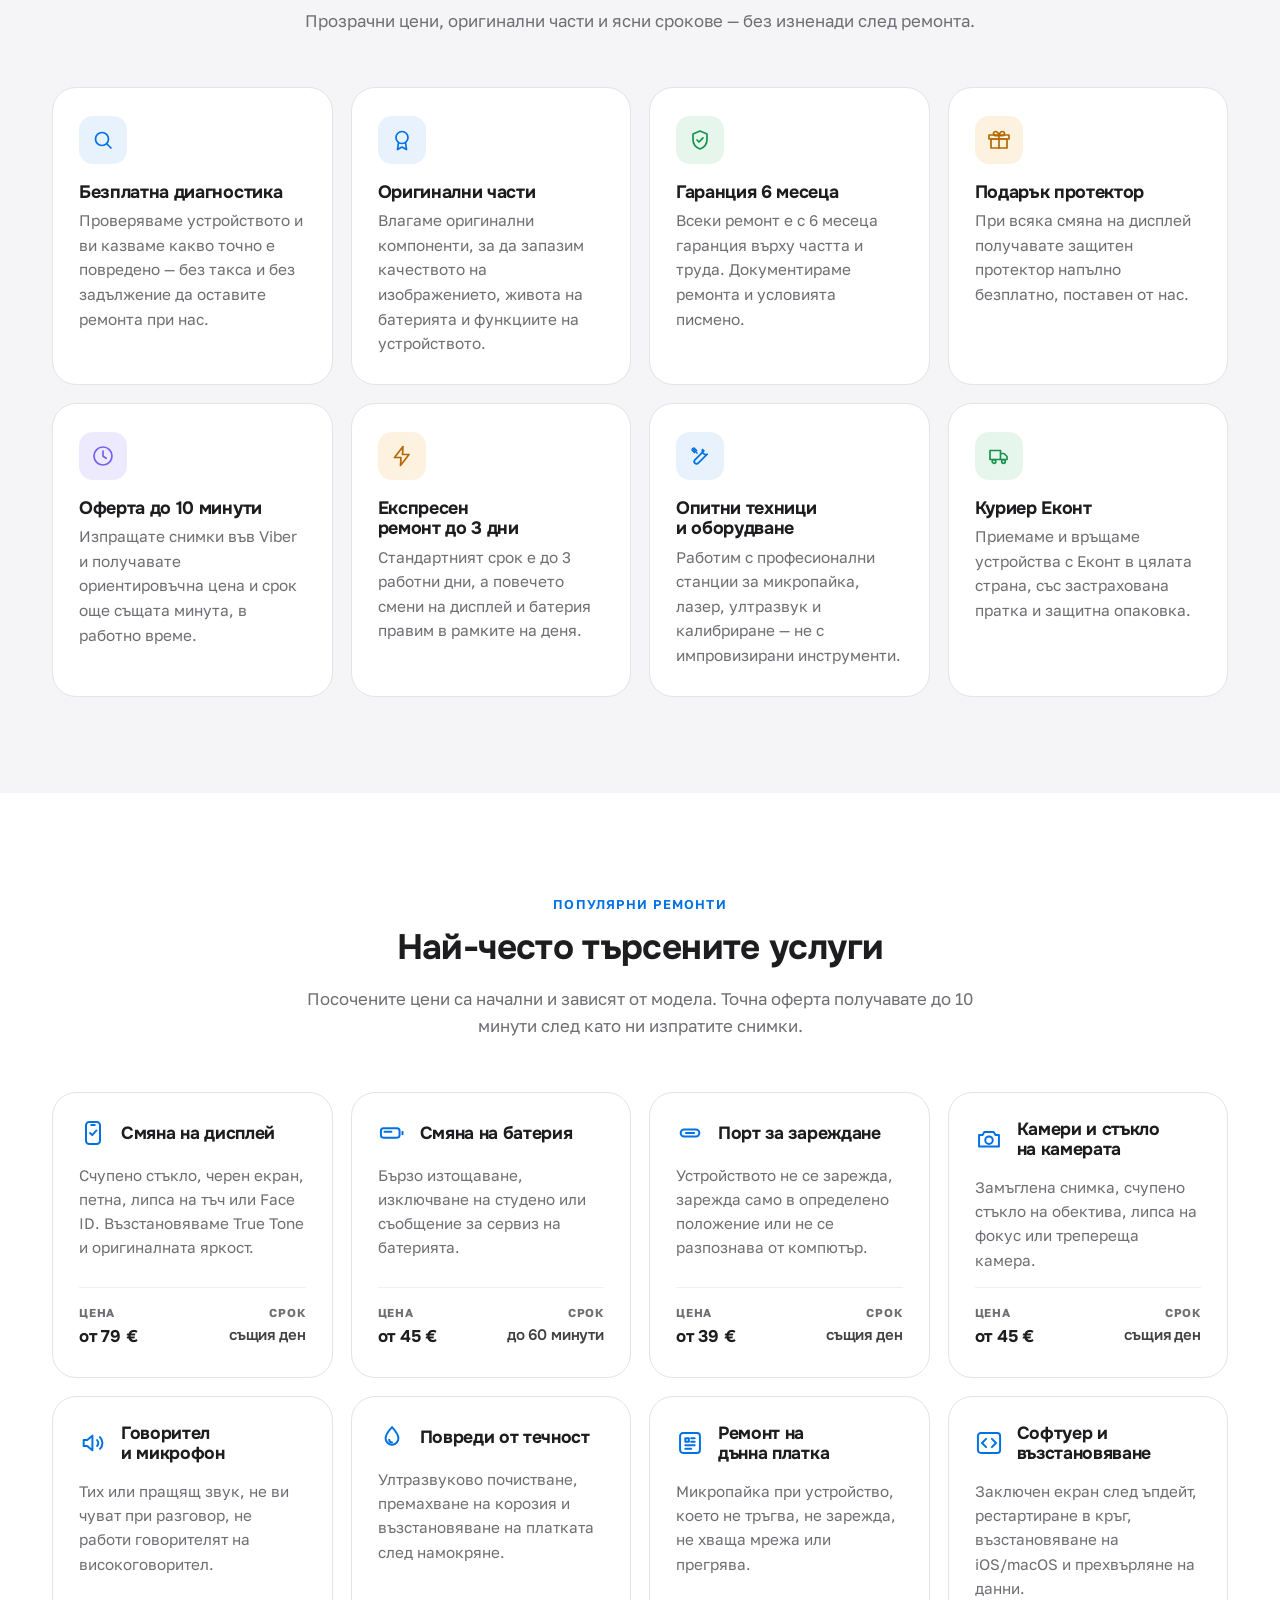
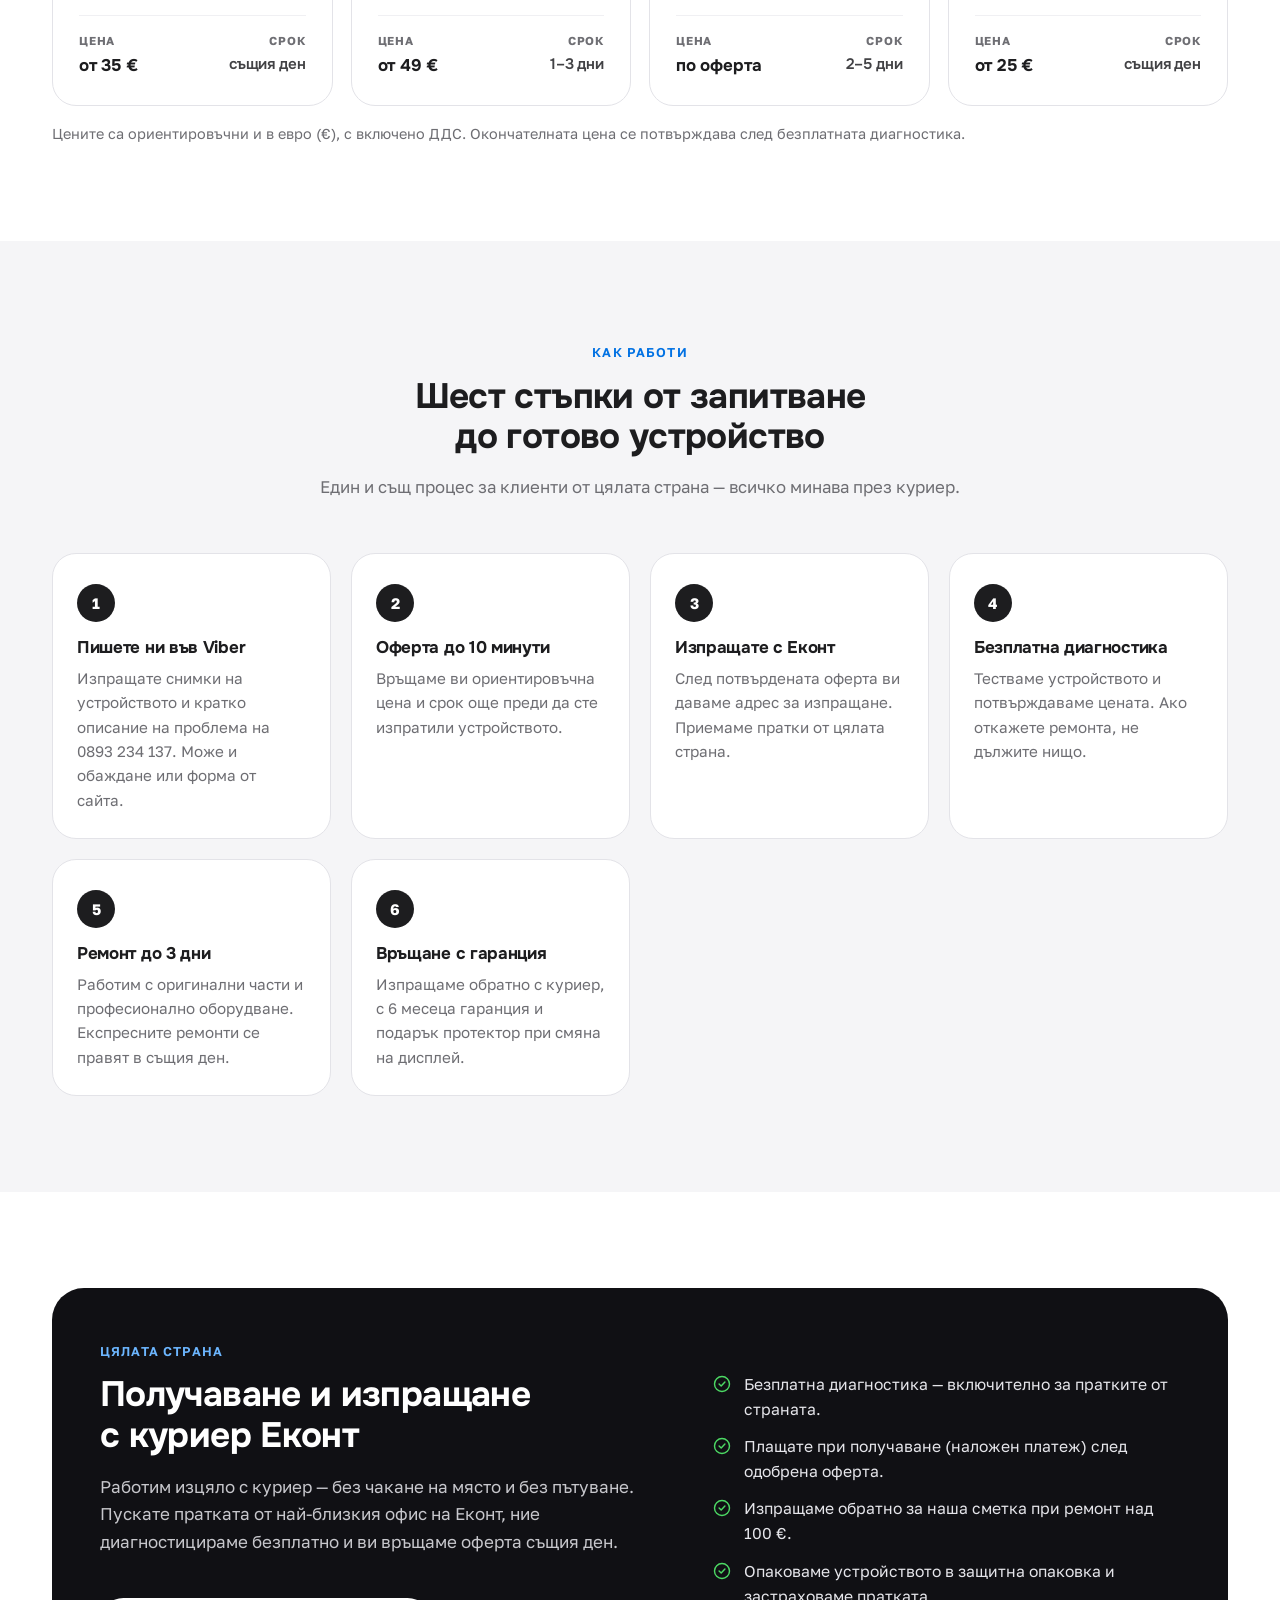
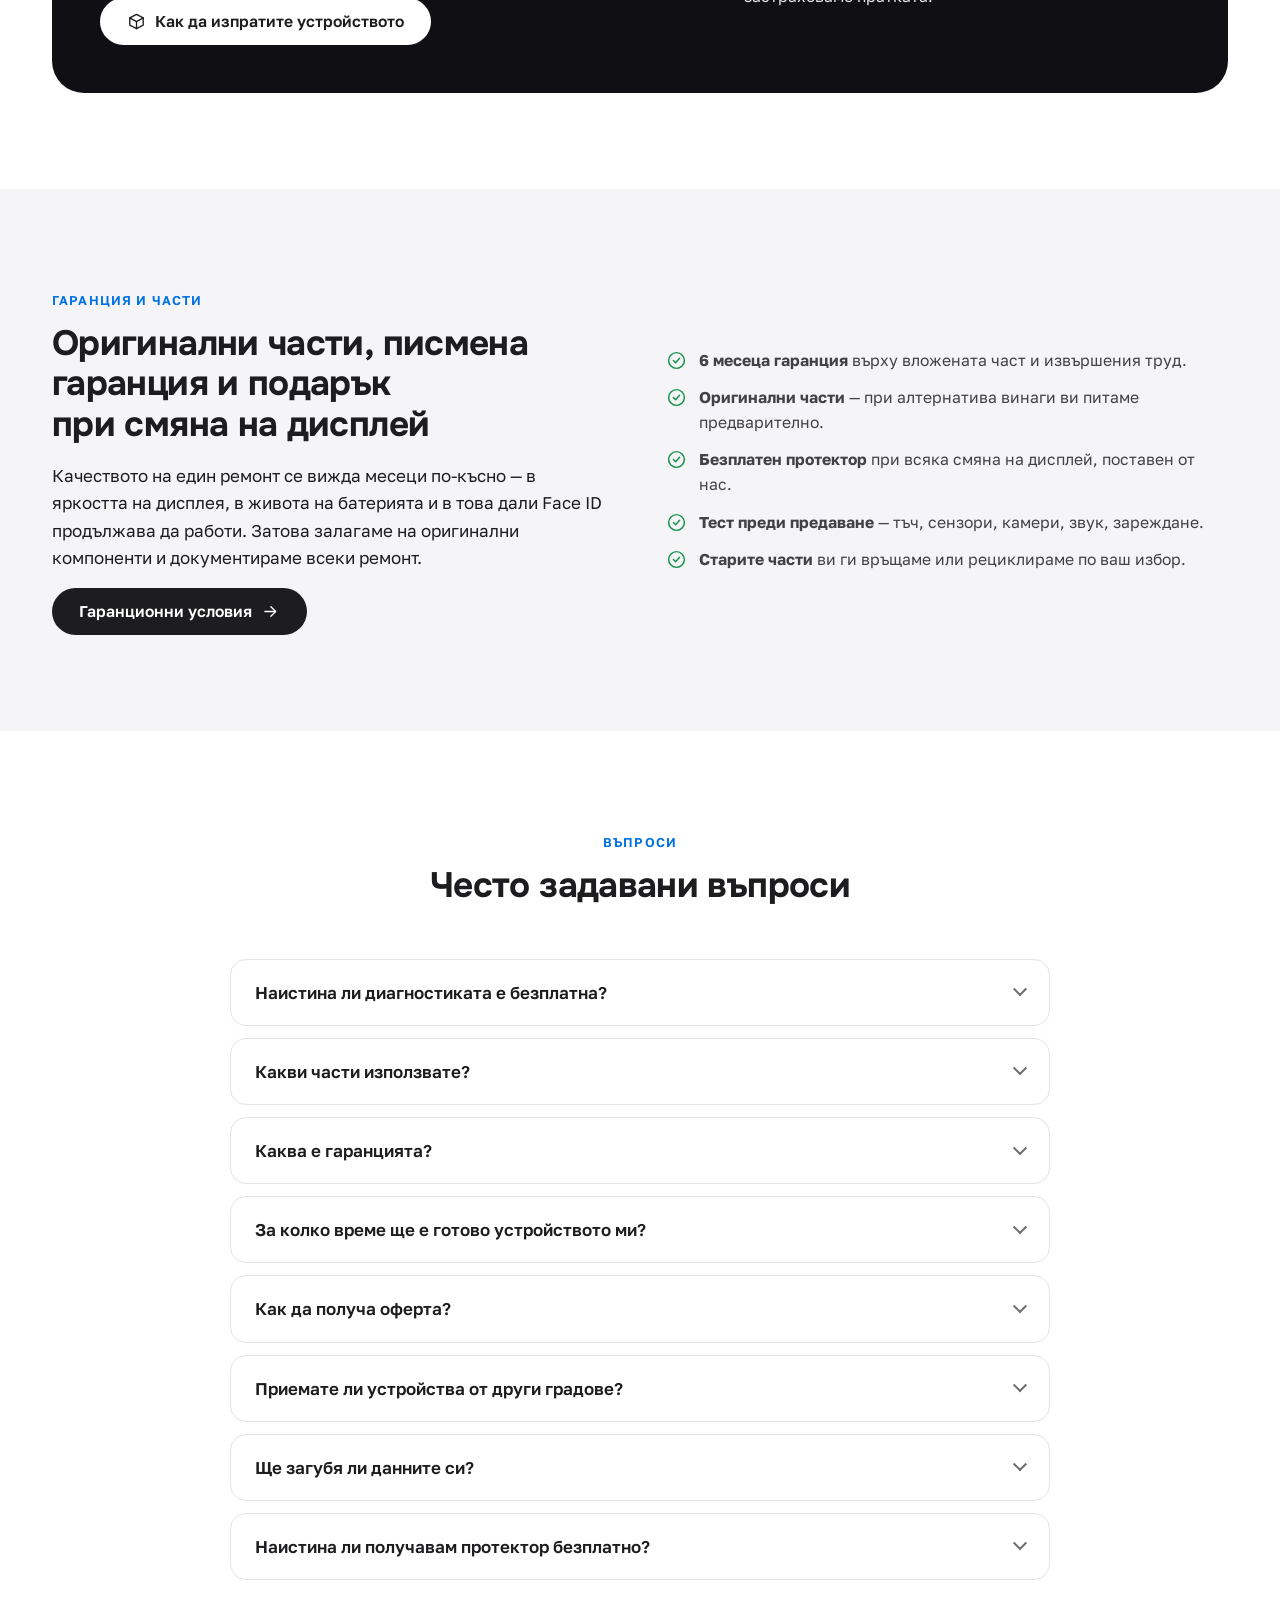
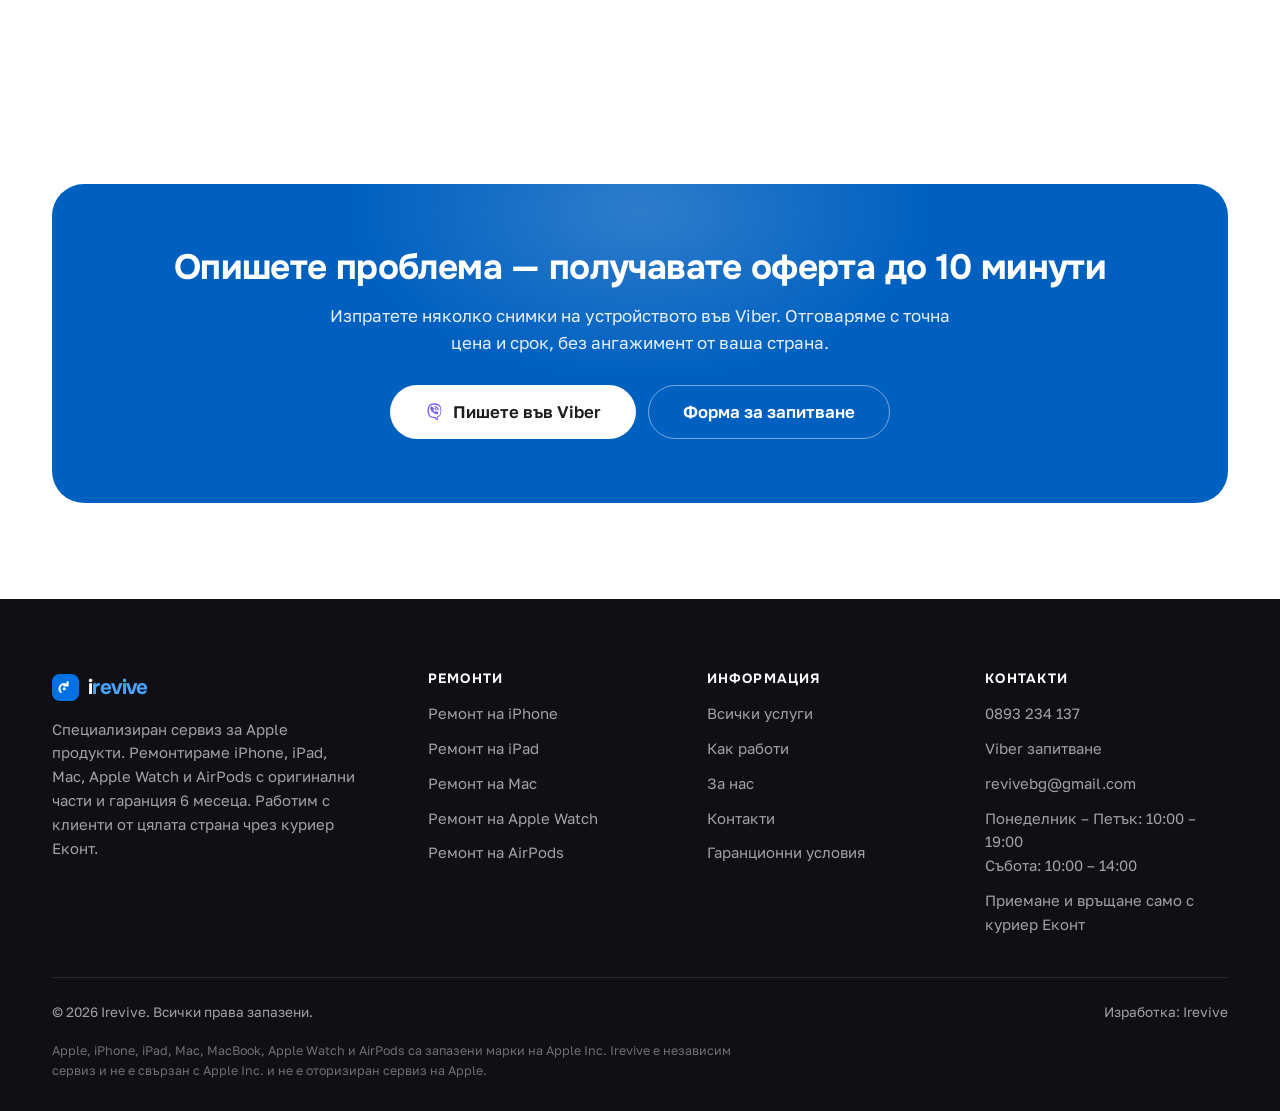
==== commit 37e78e6c: "Rebuild the hero and take a full design pass Email is now revivebg@gmail.com everywhere, including t" ====
--- a/index.html
+++ b/index.html
@@ -28,7 +28,7 @@
   "name": "Irevive",
   "description": "Специализиран сервиз за Apple продукти — iPhone, iPad, Mac, Apple Watch и AirPods. Безплатна диагностика, оригинални части, 6 месеца гаранция, приемане и връщане с куриер Еконт.",
   "url": "https://irevive.bg/",
-  "email": "info@irevive.bg",
+  "email": "revivebg@gmail.com",
   "telephone": "+359893234137",
   "areaServed": { "@type": "Country", "name": "България" },
   "contactPoint": {
@@ -124,10 +124,9 @@
 
 <div class="topbar">
   <div class="container topbar__inner">
-    <span><svg viewBox="0 0 24 24" fill="none" stroke="currentColor" stroke-width="1.7" stroke-linecap="round" stroke-linejoin="round" aria-hidden="true"><path d="M20 6 9 17l-5-5"/></svg> Безплатна диагностика</span>
-    <span><svg viewBox="0 0 24 24" fill="none" stroke="currentColor" stroke-width="1.7" stroke-linecap="round" stroke-linejoin="round" aria-hidden="true"><circle cx="12" cy="12" r="9"/><path d="M12 7v5.2l3.2 2"/></svg> Оферта до 10 минути</span>
-    <span><svg viewBox="0 0 24 24" fill="none" stroke="currentColor" stroke-width="1.7" stroke-linecap="round" stroke-linejoin="round" aria-hidden="true"><path d="M12 3 5 6v5.5c0 4.2 2.9 8 7 9.5 4.1-1.5 7-5.3 7-9.5V6l-7-3Z"/><path d="m9 12 2 2 4-4.2"/></svg> Гаранция 6 месеца</span>
-    <span><svg viewBox="0 0 24 24" fill="none" stroke="currentColor" stroke-width="1.7" stroke-linecap="round" stroke-linejoin="round" aria-hidden="true"><path d="M3 6.5h10.5v9H3zM13.5 9.5H17l3 3v3h-6.5z"/><circle cx="7" cy="17.5" r="1.8"/><circle cx="16.5" cy="17.5" r="1.8"/></svg> Приемаме с Еконт от цялата страна</span>
+    <span><svg viewBox="0 0 24 24" fill="none" stroke="currentColor" stroke-width="1.7" stroke-linecap="round" stroke-linejoin="round" aria-hidden="true"><path d="M3 6.5h10.5v9H3zM13.5 9.5H17l3 3v3h-6.5z"/><circle cx="7" cy="17.5" r="1.8"/><circle cx="16.5" cy="17.5" r="1.8"/></svg> Приемане и връщане с Еконт в цялата страна</span>
+    <span><svg viewBox="0 0 24 24" fill="none" stroke="currentColor" stroke-width="1.7" stroke-linecap="round" stroke-linejoin="round" aria-hidden="true"><circle cx="12" cy="12" r="9"/><path d="M12 7v5.2l3.2 2"/></svg> Пон–Пет 10:00–19:00 · Съб 10:00–14:00</span>
+    <span><svg viewBox="0 0 24 24" fill="currentColor" aria-hidden="true"><path d="M11.4 1.5c2.6-.1 5.4.3 7.2 2.3 1.4 1.7 1.8 4 1.9 6.1.1 2.2 0 4.5-1 6.5-.7 1.4-2 2.3-3.4 2.8v2.9c0 .8-1 1.2-1.5.6l-2.4-2.6c-2.2.05-4.5-.2-6.3-1.6-1.6-1.3-2.3-3.3-2.5-5.3-.2-2.3-.2-4.7.5-6.9C4.6 4.3 6 2.9 7.8 2.2c1.1-.45 2.4-.6 3.6-.7Zm.2 1.9c-1.7.1-3.5.3-4.8 1.4-1 .9-1.4 2.3-1.6 3.6-.25 1.9-.25 3.9.1 5.8.25 1.3.8 2.6 1.9 3.4 1.5 1.1 3.5 1.2 5.3 1.15.3 0 .5.1.7.3l1.7 1.85v-2c0-.4.3-.75.7-.85 1.3-.3 2.5-1 3.1-2.2.7-1.4.85-3.1.85-4.7 0-1.8-.15-3.7-1.1-5.2-1-1.5-2.9-2.1-4.6-2.3-.75-.1-1.5-.15-2.25-.15ZM9.15 6.2c.35-.1.7.05.9.35l1.15 1.7c.25.4.15.9-.2 1.2l-.5.4c-.2.2-.25.4-.15.6.45.95 1.2 1.7 2.15 2.15.2.1.45.05.6-.15l.4-.5c.3-.35.8-.45 1.2-.2l1.7 1.15c.3.2.45.55.35.9-.3 1.05-1.35 1.8-2.45 1.6-2-.35-3.7-1.35-5-2.65-1.3-1.3-2.3-3-2.65-5-.2-1.1.55-2.15 1.6-2.45Zm2.9-.5a.75.75 0 0 1 .85-.6c2.35.35 4.15 2.15 4.5 4.5a.75.75 0 0 1-1.5.25 3.85 3.85 0 0 0-3.25-3.25.75.75 0 0 1-.6-.9Zm-.25 2.5a.75.75 0 0 1 .9-.55 3 3 0 0 1 2.2 2.2.75.75 0 0 1-1.45.35 1.5 1.5 0 0 0-1.1-1.1.75.75 0 0 1-.55-.9Z"/></svg> <a href="viber://chat?number=%2B359893234137">Запитване във Viber</a></span>
   </div>
 </div>
 
@@ -166,57 +165,68 @@
 <section class="hero">
   <div class="container hero__inner">
     <div class="hero__copy">
-      <span class="eyebrow">Специализиран сервиз за Apple</span>
-      <h1>Ремонт на <em>Apple</em> с оригинални части</h1>
-      <p class="hero__lead">iPhone, iPad, Mac, Apple Watch и AirPods. Безплатна
-        диагностика, оферта до 10 минути във Viber и готово устройство до 3 работни
-        дни, с гаранция 6 месеца.</p>
+      <span class="eyebrow">Сервиз само за Apple</span>
+      <h1>Ремонт на Apple с оригинални части</h1>
+      <p class="hero__lead">Изпращате снимки във Viber и получавате оферта до
+        10 минути. Приемаме с Еконт от цялата страна и връщаме с 6 месеца гаранция.</p>
       <div class="btn-row">
         <a class="btn btn--lg btn--viber" href="viber://chat?number=%2B359893234137"><svg viewBox="0 0 24 24" fill="currentColor" aria-hidden="true"><path d="M11.4 1.5c2.6-.1 5.4.3 7.2 2.3 1.4 1.7 1.8 4 1.9 6.1.1 2.2 0 4.5-1 6.5-.7 1.4-2 2.3-3.4 2.8v2.9c0 .8-1 1.2-1.5.6l-2.4-2.6c-2.2.05-4.5-.2-6.3-1.6-1.6-1.3-2.3-3.3-2.5-5.3-.2-2.3-.2-4.7.5-6.9C4.6 4.3 6 2.9 7.8 2.2c1.1-.45 2.4-.6 3.6-.7Zm.2 1.9c-1.7.1-3.5.3-4.8 1.4-1 .9-1.4 2.3-1.6 3.6-.25 1.9-.25 3.9.1 5.8.25 1.3.8 2.6 1.9 3.4 1.5 1.1 3.5 1.2 5.3 1.15.3 0 .5.1.7.3l1.7 1.85v-2c0-.4.3-.75.7-.85 1.3-.3 2.5-1 3.1-2.2.7-1.4.85-3.1.85-4.7 0-1.8-.15-3.7-1.1-5.2-1-1.5-2.9-2.1-4.6-2.3-.75-.1-1.5-.15-2.25-.15ZM9.15 6.2c.35-.1.7.05.9.35l1.15 1.7c.25.4.15.9-.2 1.2l-.5.4c-.2.2-.25.4-.15.6.45.95 1.2 1.7 2.15 2.15.2.1.45.05.6-.15l.4-.5c.3-.35.8-.45 1.2-.2l1.7 1.15c.3.2.45.55.35.9-.3 1.05-1.35 1.8-2.45 1.6-2-.35-3.7-1.35-5-2.65-1.3-1.3-2.3-3-2.65-5-.2-1.1.55-2.15 1.6-2.45Zm2.9-.5a.75.75 0 0 1 .85-.6c2.35.35 4.15 2.15 4.5 4.5a.75.75 0 0 1-1.5.25 3.85 3.85 0 0 0-3.25-3.25.75.75 0 0 1-.6-.9Zm-.25 2.5a.75.75 0 0 1 .9-.55 3 3 0 0 1 2.2 2.2.75.75 0 0 1-1.45.35 1.5 1.5 0 0 0-1.1-1.1.75.75 0 0 1-.55-.9Z"/></svg> Изпратете снимки във Viber</a>
         <a class="btn btn--lg btn--ghost" href="uslugi.html">Услуги и цени</a>
       </div>
-      <ul class="hero__chips">
+      <ul class="trust">
         <li><svg viewBox="0 0 24 24" fill="none" stroke="currentColor" stroke-width="1.7" stroke-linecap="round" stroke-linejoin="round" aria-hidden="true"><path d="M20 6 9 17l-5-5"/></svg> Безплатна диагностика</li>
         <li><svg viewBox="0 0 24 24" fill="none" stroke="currentColor" stroke-width="1.7" stroke-linecap="round" stroke-linejoin="round" aria-hidden="true"><path d="M20 6 9 17l-5-5"/></svg> Оригинални части</li>
         <li><svg viewBox="0 0 24 24" fill="none" stroke="currentColor" stroke-width="1.7" stroke-linecap="round" stroke-linejoin="round" aria-hidden="true"><path d="M20 6 9 17l-5-5"/></svg> Гаранция 6 месеца</li>
-        <li><svg viewBox="0 0 24 24" fill="none" stroke="currentColor" stroke-width="1.7" stroke-linecap="round" stroke-linejoin="round" aria-hidden="true"><path d="M20 6 9 17l-5-5"/></svg> Подарък протектор</li>
-        <li><svg viewBox="0 0 24 24" fill="none" stroke="currentColor" stroke-width="1.7" stroke-linecap="round" stroke-linejoin="round" aria-hidden="true"><path d="M20 6 9 17l-5-5"/></svg> Куриер Еконт</li>
       </ul>
     </div>
-    <div class="hero__art">
-      <svg viewBox="0 0 220 420" role="img" aria-label="iPhone">
+
+    <figure class="hero__demo">
+      <div class="chat" role="img"
+           aria-label="Примерен разговор във Viber: снимка на счупен дисплей в 10:42, оферта от Irevive в 10:47.">
+        <div class="chat__bar">
+          <svg viewBox="0 0 24 24" fill="currentColor" aria-hidden="true"><path d="M11.4 1.5c2.6-.1 5.4.3 7.2 2.3 1.4 1.7 1.8 4 1.9 6.1.1 2.2 0 4.5-1 6.5-.7 1.4-2 2.3-3.4 2.8v2.9c0 .8-1 1.2-1.5.6l-2.4-2.6c-2.2.05-4.5-.2-6.3-1.6-1.6-1.3-2.3-3.3-2.5-5.3-.2-2.3-.2-4.7.5-6.9C4.6 4.3 6 2.9 7.8 2.2c1.1-.45 2.4-.6 3.6-.7Zm.2 1.9c-1.7.1-3.5.3-4.8 1.4-1 .9-1.4 2.3-1.6 3.6-.25 1.9-.25 3.9.1 5.8.25 1.3.8 2.6 1.9 3.4 1.5 1.1 3.5 1.2 5.3 1.15.3 0 .5.1.7.3l1.7 1.85v-2c0-.4.3-.75.7-.85 1.3-.3 2.5-1 3.1-2.2.7-1.4.85-3.1.85-4.7 0-1.8-.15-3.7-1.1-5.2-1-1.5-2.9-2.1-4.6-2.3-.75-.1-1.5-.15-2.25-.15ZM9.15 6.2c.35-.1.7.05.9.35l1.15 1.7c.25.4.15.9-.2 1.2l-.5.4c-.2.2-.25.4-.15.6.45.95 1.2 1.7 2.15 2.15.2.1.45.05.6-.15l.4-.5c.3-.35.8-.45 1.2-.2l1.7 1.15c.3.2.45.55.35.9-.3 1.05-1.35 1.8-2.45 1.6-2-.35-3.7-1.35-5-2.65-1.3-1.3-2.3-3-2.65-5-.2-1.1.55-2.15 1.6-2.45Zm2.9-.5a.75.75 0 0 1 .85-.6c2.35.35 4.15 2.15 4.5 4.5a.75.75 0 0 1-1.5.25 3.85 3.85 0 0 0-3.25-3.25.75.75 0 0 1-.6-.9Zm-.25 2.5a.75.75 0 0 1 .9-.55 3 3 0 0 1 2.2 2.2.75.75 0 0 1-1.45.35 1.5 1.5 0 0 0-1.1-1.1.75.75 0 0 1-.55-.9Z"/></svg>
+          <div><b>Irevive</b><small>онлайн</small></div>
+        </div>
+        <div class="chat__body">
+          <div class="bubble bubble--me">
+            <div class="bubble__photo"><svg viewBox="0 0 200 150" role="img" aria-label="Снимка на счупен дисплей">
   <defs>
-    <linearGradient id="scr" x1="0" y1="0" x2="1" y2="1">
-      <stop offset="0%" stop-color="#1c3b63"/><stop offset="52%" stop-color="#0071e3"/>
-      <stop offset="100%" stop-color="#6f4bd8"/>
+    <linearGradient id="ph" x1="0" y1="0" x2="1" y2="1">
+      <stop offset="0%" stop-color="#28324b"/><stop offset="100%" stop-color="#11161f"/>
     </linearGradient>
-    <linearGradient id="frame" x1="0" y1="0" x2="1" y2="1">
-      <stop offset="0%" stop-color="#f2f2f4"/><stop offset="50%" stop-color="#c9c9ce"/>
-      <stop offset="100%" stop-color="#8e8e93"/>
-    </linearGradient>
+    <radialGradient id="glare" cx="72%" cy="18%" r="60%">
+      <stop offset="0%" stop-color="#ffffff" stop-opacity=".22"/>
+      <stop offset="100%" stop-color="#ffffff" stop-opacity="0"/>
+    </radialGradient>
   </defs>
-  <rect x="6" y="6" width="208" height="408" rx="44" fill="url(#frame)"/>
-  <rect x="12" y="12" width="196" height="396" rx="39" fill="#0b0b0e"/>
-  <rect x="19" y="19" width="182" height="382" rx="33" fill="url(#scr)"/>
-  <rect x="82" y="27" width="56" height="15" rx="7.5" fill="#0b0b0e"/>
-  <g fill="#ffffff" opacity=".93">
-    <rect x="44" y="150" width="132" height="10" rx="5" opacity=".55"/>
-    <rect x="64" y="172" width="92" height="8" rx="4" opacity=".35"/>
+  <rect width="200" height="150" fill="url(#ph)"/>
+  <rect x="10" y="8" width="180" height="134" rx="9" fill="#161d2b"/>
+  <g stroke="#d3dcef" stroke-width="1.5" fill="none">
+    <path d="M74 30 96 74 66 92 104 128"/>
+    <path d="M96 74 148 52M96 74 34 66M96 74 118 118M66 92 30 108M148 52 178 26M74 30 60 10M104 128 156 138M118 118 168 96"/>
   </g>
-  <g transform="translate(110 108)">
-    <circle r="34" fill="#ffffff" opacity=".14"/>
-    <circle r="25" fill="#ffffff" opacity=".2"/>
-    <path d="M-11 1l7.5 7.5L12 -7" fill="none" stroke="#fff" stroke-width="4.4"
-          stroke-linecap="round" stroke-linejoin="round"/>
+  <g fill="#ffffff" opacity=".14">
+    <path d="M96 74 148 52 118 118Z"/><path d="M74 30 96 74 34 66Z"/>
+    <path d="M96 74 66 92 104 128Z"/>
   </g>
-  <rect x="44" y="252" width="132" height="46" rx="14" fill="#ffffff" opacity=".16"/>
-  <rect x="44" y="308" width="132" height="46" rx="14" fill="#ffffff" opacity=".1"/>
-  <rect x="2" y="96" width="4" height="34" rx="2" fill="#8e8e93"/>
-  <rect x="2" y="146" width="4" height="34" rx="2" fill="#8e8e93"/>
-  <rect x="214" y="120" width="4" height="52" rx="2" fill="#8e8e93"/>
-</svg>
-      <div class="hero__badge"><svg viewBox="0 0 24 24" fill="none" stroke="currentColor" stroke-width="1.7" stroke-linecap="round" stroke-linejoin="round" aria-hidden="true"><path d="M12 3 5 6v5.5c0 4.2 2.9 8 7 9.5 4.1-1.5 7-5.3 7-9.5V6l-7-3Z"/><path d="m9 12 2 2 4-4.2"/></svg><div><strong>6 месеца</strong><small>гаранция на всеки ремонт</small></div></div>
-    </div>
+  <rect width="200" height="150" fill="url(#glare)"/>
+</svg></div>
+            <p>Здравейте, счупих дисплея на iPhone 13. Тъчът работи. Колко ще струва?</p>
+            <time>10:42</time>
+          </div>
+          <div class="bubble bubble--them">
+            <p>Здравейте! Смяна на дисплей с оригинална част — <b>от 119 €</b>.
+              Готово до 24 часа, с 6 месеца гаранция и подарък протектор.</p>
+            <time>10:47</time>
+          </div>
+          <div class="bubble bubble--them bubble--tail">
+            <p>Изпратете го с Еконт — диагностиката е безплатна.</p>
+            <time>10:47</time>
+          </div>
+        </div>
+      </div>
+      <figcaption>Примерен разговор. Отговаряме до 10 минути в работно време.</figcaption>
+    </figure>
   </div>
 </section>
 
@@ -302,42 +312,66 @@
       <article class="repair reveal">
         <div class="repair__top"><svg viewBox="0 0 24 24" fill="none" stroke="currentColor" stroke-width="1.7" stroke-linecap="round" stroke-linejoin="round" aria-hidden="true"><rect x="6" y="2.5" width="12" height="19" rx="2.8"/><path d="M10.5 5.2h3"/><path d="m9.5 12 1.8 1.8L15 9.8"/></svg><h3>Смяна на дисплей</h3></div>
         <p>Счупено стъкло, черен екран, петна, липса на тъч или Face ID. Възстановяваме True Tone и оригиналната яркост.</p>
-        <div class="repair__meta"><b>от 79 €</b><span class="ribbon ribbon--gift">Подарък протектор</span></div>
+        <div class="repair__meta">
+          <div><span>Цена</span><b>от 79 €</b></div>
+          <div><span>Срок</span><b>същия ден</b></div>
+        </div>
       </article>
       <article class="repair reveal">
         <div class="repair__top"><svg viewBox="0 0 24 24" fill="none" stroke="currentColor" stroke-width="1.7" stroke-linecap="round" stroke-linejoin="round" aria-hidden="true"><rect x="2.5" y="8" width="16" height="8" rx="2.2"/><path d="M21 11v2"/><path d="M5.5 11h6"/></svg><h3>Смяна на батерия</h3></div>
         <p>Бързо изтощаване, изключване на студено или съобщение за сервиз на батерията.</p>
-        <div class="repair__meta"><b>от 45 €</b><span class="ribbon ribbon--gift">До 60 минути</span></div>
+        <div class="repair__meta">
+          <div><span>Цена</span><b>от 45 €</b></div>
+          <div><span>Срок</span><b>до 60 минути</b></div>
+        </div>
       </article>
       <article class="repair reveal">
         <div class="repair__top"><svg viewBox="0 0 24 24" fill="none" stroke="currentColor" stroke-width="1.7" stroke-linecap="round" stroke-linejoin="round" aria-hidden="true"><rect x="4" y="9" width="16" height="6" rx="3"/><path d="M8.5 12h7"/></svg><h3>Порт за зареждане</h3></div>
         <p>Устройството не се зарежда, зарежда само в определено положение или не се разпознава от компютър.</p>
-        <div class="repair__meta"><b>от 39 €</b><span class="ribbon ribbon--gift">Същия ден</span></div>
+        <div class="repair__meta">
+          <div><span>Цена</span><b>от 39 €</b></div>
+          <div><span>Срок</span><b>същия ден</b></div>
+        </div>
       </article>
       <article class="repair reveal">
         <div class="repair__top"><svg viewBox="0 0 24 24" fill="none" stroke="currentColor" stroke-width="1.7" stroke-linecap="round" stroke-linejoin="round" aria-hidden="true"><path d="M3.5 8.5h3l1.5-2.5h8L17.5 8.5h3v10h-17z"/><circle cx="12" cy="13" r="3.2"/></svg><h3>Камери и стъкло на камерата</h3></div>
         <p>Замъглена снимка, счупено стъкло на обектива, липса на фокус или трепереща камера.</p>
-        <div class="repair__meta"><b>от 45 €</b><span>Безплатна диагностика</span></div>
+        <div class="repair__meta">
+          <div><span>Цена</span><b>от 45 €</b></div>
+          <div><span>Срок</span><b>същия ден</b></div>
+        </div>
       </article>
       <article class="repair reveal">
         <div class="repair__top"><svg viewBox="0 0 24 24" fill="none" stroke="currentColor" stroke-width="1.7" stroke-linecap="round" stroke-linejoin="round" aria-hidden="true"><path d="M4 9.5h3l4.5-3.8v12.6L7 14.5H4z"/><path d="M15.5 9.5a3.5 3.5 0 0 1 0 5M18 7a7 7 0 0 1 0 10"/></svg><h3>Говорител и микрофон</h3></div>
         <p>Тих или пращящ звук, не ви чуват при разговор, не работи говорителят на високоговорител.</p>
-        <div class="repair__meta"><b>от 35 €</b><span>Безплатна диагностика</span></div>
+        <div class="repair__meta">
+          <div><span>Цена</span><b>от 35 €</b></div>
+          <div><span>Срок</span><b>същия ден</b></div>
+        </div>
       </article>
       <article class="repair reveal">
         <div class="repair__top"><svg viewBox="0 0 24 24" fill="none" stroke="currentColor" stroke-width="1.7" stroke-linecap="round" stroke-linejoin="round" aria-hidden="true"><path d="M12 3.5s5.5 6 5.5 9.6a5.5 5.5 0 1 1-11 0C6.5 9.5 12 3.5 12 3.5Z"/><path d="M9.6 14.4a2.6 2.6 0 0 0 2.4 2.3"/></svg><h3>Повреди от течност</h3></div>
         <p>Ултразвуково почистване, премахване на корозия и възстановяване на платката след намокряне.</p>
-        <div class="repair__meta"><b>от 49 €</b><span class="ribbon ribbon--gift">Спешно</span></div>
+        <div class="repair__meta">
+          <div><span>Цена</span><b>от 49 €</b></div>
+          <div><span>Срок</span><b>1–3 дни</b></div>
+        </div>
       </article>
       <article class="repair reveal">
         <div class="repair__top"><svg viewBox="0 0 24 24" fill="none" stroke="currentColor" stroke-width="1.7" stroke-linecap="round" stroke-linejoin="round" aria-hidden="true"><rect x="3.5" y="3.5" width="17" height="17" rx="2.5"/><path d="M8 8h3v3H8zM13 8h3M13 11h3M8 14h8M8 17h5"/></svg><h3>Ремонт на дънна платка</h3></div>
         <p>Микропайка при устройство, което не тръгва, не зарежда, не хваща мрежа или прегрява.</p>
-        <div class="repair__meta"><b>по оферта</b><span>Безплатна диагностика</span></div>
+        <div class="repair__meta">
+          <div><span>Цена</span><b>по оферта</b></div>
+          <div><span>Срок</span><b>2–5 дни</b></div>
+        </div>
       </article>
       <article class="repair reveal">
         <div class="repair__top"><svg viewBox="0 0 24 24" fill="none" stroke="currentColor" stroke-width="1.7" stroke-linecap="round" stroke-linejoin="round" aria-hidden="true"><path d="M9.5 8.5 6 12l3.5 3.5M14.5 8.5 18 12l-3.5 3.5"/><rect x="2.5" y="3.5" width="19" height="17" rx="2.5"/></svg><h3>Софтуер и възстановяване</h3></div>
         <p>Заключен екран след ъпдейт, рестартиране в кръг, възстановяване на iOS/macOS и прехвърляне на данни.</p>
-        <div class="repair__meta"><b>от 25 €</b><span>Безплатна диагностика</span></div>
+        <div class="repair__meta">
+          <div><span>Цена</span><b>от 25 €</b></div>
+          <div><span>Срок</span><b>същия ден</b></div>
+        </div>
       </article>
     </div>
     <p class="price-note">Цените са ориентировъчни и в евро (€), с включено ДДС.
@@ -372,10 +406,7 @@
         <p>Работим изцяло с куриер — без чакане на място и без пътуване. Пускате
           пратката от най-близкия офис на Еконт, ние диагностицираме безплатно и
           ви връщаме оферта същия ден.</p>
-        <div class="courier__logos">
-          <span><svg viewBox="0 0 24 24" fill="none" stroke="currentColor" stroke-width="1.7" stroke-linecap="round" stroke-linejoin="round" aria-hidden="true"><path d="M3.5 7.5 12 3l8.5 4.5v9L12 21l-8.5-4.5z"/><path d="m3.5 7.5 8.5 4.6 8.5-4.6M12 12.1V21"/></svg> Еконт</span>
-          <span><svg viewBox="0 0 24 24" fill="none" stroke="currentColor" stroke-width="1.7" stroke-linecap="round" stroke-linejoin="round" aria-hidden="true"><path d="M3 6.5h10.5v9H3zM13.5 9.5H17l3 3v3h-6.5z"/><circle cx="7" cy="17.5" r="1.8"/><circle cx="16.5" cy="17.5" r="1.8"/></svg> Цялата страна</span>
-        </div>
+        <a class="btn btn--light" href="kak-raboti.html"><svg viewBox="0 0 24 24" fill="none" stroke="currentColor" stroke-width="1.7" stroke-linecap="round" stroke-linejoin="round" aria-hidden="true"><path d="M3.5 7.5 12 3l8.5 4.5v9L12 21l-8.5-4.5z"/><path d="m3.5 7.5 8.5 4.6 8.5-4.6M12 12.1V21"/></svg> Как да изпратите устройството</a>
       </div>
       <ul class="courier__list">
         <li><svg viewBox="0 0 24 24" fill="none" stroke="currentColor" stroke-width="1.7" stroke-linecap="round" stroke-linejoin="round" aria-hidden="true"><circle cx="12" cy="12" r="9"/><path d="m8.5 12 2.5 2.5 4.5-5"/></svg><span>Безплатна диагностика — включително за пратките от страната.</span></li>
@@ -460,9 +491,8 @@
       <h2>Опишете проблема — получавате оферта до 10 минути</h2>
       <p>Изпратете няколко снимки на устройството във Viber. Отговаряме с точна цена и срок, без ангажимент от ваша страна.</p>
       <div class="btn-row btn-row--center">
-        <a class="btn btn--lg btn--light" href="viber://chat?number=%2B359893234137"><svg viewBox="0 0 24 24" fill="currentColor" aria-hidden="true"><path d="M11.4 1.5c2.6-.1 5.4.3 7.2 2.3 1.4 1.7 1.8 4 1.9 6.1.1 2.2 0 4.5-1 6.5-.7 1.4-2 2.3-3.4 2.8v2.9c0 .8-1 1.2-1.5.6l-2.4-2.6c-2.2.05-4.5-.2-6.3-1.6-1.6-1.3-2.3-3.3-2.5-5.3-.2-2.3-.2-4.7.5-6.9C4.6 4.3 6 2.9 7.8 2.2c1.1-.45 2.4-.6 3.6-.7Zm.2 1.9c-1.7.1-3.5.3-4.8 1.4-1 .9-1.4 2.3-1.6 3.6-.25 1.9-.25 3.9.1 5.8.25 1.3.8 2.6 1.9 3.4 1.5 1.1 3.5 1.2 5.3 1.15.3 0 .5.1.7.3l1.7 1.85v-2c0-.4.3-.75.7-.85 1.3-.3 2.5-1 3.1-2.2.7-1.4.85-3.1.85-4.7 0-1.8-.15-3.7-1.1-5.2-1-1.5-2.9-2.1-4.6-2.3-.75-.1-1.5-.15-2.25-.15ZM9.15 6.2c.35-.1.7.05.9.35l1.15 1.7c.25.4.15.9-.2 1.2l-.5.4c-.2.2-.25.4-.15.6.45.95 1.2 1.7 2.15 2.15.2.1.45.05.6-.15l.4-.5c.3-.35.8-.45 1.2-.2l1.7 1.15c.3.2.45.55.35.9-.3 1.05-1.35 1.8-2.45 1.6-2-.35-3.7-1.35-5-2.65-1.3-1.3-2.3-3-2.65-5-.2-1.1.55-2.15 1.6-2.45Zm2.9-.5a.75.75 0 0 1 .85-.6c2.35.35 4.15 2.15 4.5 4.5a.75.75 0 0 1-1.5.25 3.85 3.85 0 0 0-3.25-3.25.75.75 0 0 1-.6-.9Zm-.25 2.5a.75.75 0 0 1 .9-.55 3 3 0 0 1 2.2 2.2.75.75 0 0 1-1.45.35 1.5 1.5 0 0 0-1.1-1.1.75.75 0 0 1-.55-.9Z"/></svg> Пишете във Viber</a>
-        <a class="btn btn--lg btn--ghost" href="kontakti.html#zapitvane"
-           style="border-color:rgba(255,255,255,.5);color:#fff">Форма за запитване</a>
+        <a class="btn btn--lg btn--light btn--viber-icon" href="viber://chat?number=%2B359893234137"><svg viewBox="0 0 24 24" fill="currentColor" aria-hidden="true"><path d="M11.4 1.5c2.6-.1 5.4.3 7.2 2.3 1.4 1.7 1.8 4 1.9 6.1.1 2.2 0 4.5-1 6.5-.7 1.4-2 2.3-3.4 2.8v2.9c0 .8-1 1.2-1.5.6l-2.4-2.6c-2.2.05-4.5-.2-6.3-1.6-1.6-1.3-2.3-3.3-2.5-5.3-.2-2.3-.2-4.7.5-6.9C4.6 4.3 6 2.9 7.8 2.2c1.1-.45 2.4-.6 3.6-.7Zm.2 1.9c-1.7.1-3.5.3-4.8 1.4-1 .9-1.4 2.3-1.6 3.6-.25 1.9-.25 3.9.1 5.8.25 1.3.8 2.6 1.9 3.4 1.5 1.1 3.5 1.2 5.3 1.15.3 0 .5.1.7.3l1.7 1.85v-2c0-.4.3-.75.7-.85 1.3-.3 2.5-1 3.1-2.2.7-1.4.85-3.1.85-4.7 0-1.8-.15-3.7-1.1-5.2-1-1.5-2.9-2.1-4.6-2.3-.75-.1-1.5-.15-2.25-.15ZM9.15 6.2c.35-.1.7.05.9.35l1.15 1.7c.25.4.15.9-.2 1.2l-.5.4c-.2.2-.25.4-.15.6.45.95 1.2 1.7 2.15 2.15.2.1.45.05.6-.15l.4-.5c.3-.35.8-.45 1.2-.2l1.7 1.15c.3.2.45.55.35.9-.3 1.05-1.35 1.8-2.45 1.6-2-.35-3.7-1.35-5-2.65-1.3-1.3-2.3-3-2.65-5-.2-1.1.55-2.15 1.6-2.45Zm2.9-.5a.75.75 0 0 1 .85-.6c2.35.35 4.15 2.15 4.5 4.5a.75.75 0 0 1-1.5.25 3.85 3.85 0 0 0-3.25-3.25.75.75 0 0 1-.6-.9Zm-.25 2.5a.75.75 0 0 1 .9-.55 3 3 0 0 1 2.2 2.2.75.75 0 0 1-1.45.35 1.5 1.5 0 0 0-1.1-1.1.75.75 0 0 1-.55-.9Z"/></svg> Пишете във Viber</a>
+        <a class="btn btn--lg btn--outline-light" href="kontakti.html#zapitvane">Форма за запитване</a>
       </div>
     </div>
   </div>
@@ -503,7 +533,7 @@
         <ul>
           <li><a href="tel:+359893234137">0893 234 137</a></li>
           <li><a href="viber://chat?number=%2B359893234137">Viber запитване</a></li>
-          <li><a href="mailto:info@irevive.bg">info@irevive.bg</a></li>
+          <li><a href="mailto:revivebg@gmail.com">revivebg@gmail.com</a></li>
           <li>Понеделник – Петък: 10:00 – 19:00<br>Събота: 10:00 – 14:00</li>
           <li>Приемане и връщане само с куриер Еконт</li>
         </ul>
--- a/css/styles.css
+++ b/css/styles.css
@@ -323,96 +323,136 @@
 
 /* --------------------------------------------------------------------------
    5. Hero
+   Лявата колона носи обещанието, дясната го показва: примерен разговор във
+   Viber, в който офертата идва пет минути след снимката.
    -------------------------------------------------------------------------- */
 .hero {
   position: relative;
   overflow: hidden;
   background:
-    radial-gradient(820px 480px at 76% 16%, #e9f1fb 0%, rgba(233, 241, 251, 0) 64%),
-    linear-gradient(180deg, #fbfbfd 0%, #f5f5f7 100%);
+    radial-gradient(760px 460px at 78% 8%, #e7effa 0%, rgba(231, 239, 250, 0) 66%),
+    linear-gradient(180deg, #fbfbfd 0%, #f4f4f7 100%);
   border-bottom: 1px solid var(--line-soft);
 }
 .hero__inner {
   display: grid;
-  grid-template-columns: minmax(0, 1.02fr) minmax(0, .98fr);
-  align-items: center;
-  gap: clamp(24px, 4vw, 56px);
-  padding: clamp(44px, 6vw, 76px) 0;
-}
-
-.hero h1 {
-  margin-bottom: 18px;
-  /* Кирилските думи са дълги — пренасяне само между думи, никога в дума. */
-  overflow-wrap: normal;
-  hyphens: none;
-}
-.hero h1 em { font-style: normal; color: var(--brand); }
-
+  grid-template-columns: minmax(0, 1.08fr) minmax(0, .92fr);
+  align-items: center;
+  gap: clamp(28px, 5vw, 72px);
+  padding: clamp(44px, 5.5vw, 80px) 0;
+}
+
+.hero h1 { margin-bottom: 18px; }
 .hero__lead {
-  font-size: clamp(1.02rem, 1.5vw, 1.18rem);
+  font-size: clamp(1.04rem, 1.5vw, 1.2rem);
   color: var(--ink-soft);
-  max-width: 40ch;
-  margin-bottom: 26px;
-}
-
-.hero__chips {
+  max-width: 42ch;
+  margin-bottom: 28px;
+}
+
+/* Кратък ред с гаранциите — топбарът носи само работна информация. */
+.trust {
   display: flex;
   flex-wrap: wrap;
-  gap: 9px;
-  margin: 26px 0 0;
+  gap: 8px 24px;
+  margin: 28px 0 0;
   padding: 0;
   list-style: none;
 }
-.hero__chips li {
+.trust li {
   display: inline-flex;
   align-items: center;
-  gap: 7px;
-  padding: 8px 15px;
-  border-radius: 999px;
-  background: rgba(255, 255, 255, .9);
-  border: 1px solid var(--line);
-  font-size: .87rem;
+  gap: 8px;
+  font-size: .92rem;
   font-weight: 600;
   color: var(--ink-soft);
-  box-shadow: var(--shadow-sm);
-}
-.hero__chips svg { width: 15px; height: 15px; color: var(--success); flex: none; }
-
-.hero__art {
+}
+.trust svg { width: 17px; height: 17px; color: var(--success); flex: none; }
+
+/* --- Примерният разговор -------------------------------------------------- */
+.hero__demo {
+  display: flex;
+  flex-direction: column;
+  align-items: center;
+  gap: 14px;
+  margin: 0;
+}
+.hero__demo figcaption {
+  font-size: .8rem;
+  color: var(--muted);
+  text-align: center;
+  max-width: 30ch;
+}
+
+.chat {
+  width: min(100%, 336px);
+  border-radius: 34px;
+  background: #0b0b0e;
+  padding: 9px;
+  box-shadow: 0 30px 60px rgba(16, 16, 24, .22), 0 4px 12px rgba(16, 16, 24, .12);
+}
+.chat__bar {
+  display: flex;
+  align-items: center;
+  gap: 11px;
+  padding: 15px 16px 13px;
+  border-radius: 26px 26px 0 0;
+  background: var(--viber);
+  color: #fff;
+}
+.chat__bar svg { width: 26px; height: 26px; flex: none; }
+.chat__bar b { display: block; font-size: .95rem; line-height: 1.25; }
+.chat__bar small { font-size: .74rem; opacity: .82; }
+
+.chat__body {
+  display: flex;
+  flex-direction: column;
+  gap: 10px;
+  padding: 16px 13px 20px;
+  border-radius: 0 0 26px 26px;
+  background: #eef0f5;
+}
+
+.bubble {
   position: relative;
-  display: grid;
-  place-items: center;
-  min-height: 320px;
-}
-.hero__art > svg {
-  /* Ограничаваме по височина — иначе телефонът разтяга целия екран. */
-  width: auto;
-  max-width: 100%;
-  height: min(52vh, 420px);
-  filter: drop-shadow(0 26px 44px rgba(0, 0, 0, .16));
-}
-
-.hero__badge {
+  max-width: 88%;
+  padding: 10px 13px 22px;
+  border-radius: 16px;
+  font-size: .87rem;
+  line-height: 1.45;
+  color: var(--ink);
+  background: #fff;
+  box-shadow: 0 1px 2px rgba(0, 0, 0, .08);
+}
+.bubble p { margin: 0; }
+.bubble b { color: var(--brand); font-weight: 700; }
+.bubble time {
   position: absolute;
-  left: 0;
-  bottom: 8%;
-  display: flex;
-  align-items: center;
-  gap: 12px;
-  padding: 13px 19px;
-  border-radius: var(--radius);
-  background: #fff;
-  box-shadow: var(--shadow-lg);
-}
-.hero__badge strong {
-  display: block;
-  font-family: var(--font-display);
-  font-size: 1.4rem;
-  line-height: 1.1;
-  letter-spacing: -.02em;
-}
-.hero__badge small { display: block; color: var(--muted); font-size: .82rem; }
-.hero__badge > svg { width: 28px; height: 28px; color: var(--brand); flex: none; }
+  right: 12px;
+  bottom: 7px;
+  font-size: .68rem;
+  color: var(--muted);
+  font-variant-numeric: tabular-nums;
+}
+/* Посетителят чете разговора от своя телефон: неговите съобщения са вдясно,
+   отговорите на Irevive — вляво, точно както изглежда във Viber. */
+.bubble--me {
+  align-self: flex-end;
+  max-width: 78%;
+  background: #ece8fd;
+  border-bottom-right-radius: 16px;
+}
+.bubble--them { align-self: flex-start; border-bottom-left-radius: 16px; }
+.bubble--tail { border-bottom-left-radius: 5px; }
+
+.bubble__photo {
+  width: 100%;
+  margin-bottom: 9px;
+  border-radius: 10px;
+  overflow: hidden;
+  background: #11161f;
+}
+.bubble__photo svg { width: 100%; height: auto; display: block; }
 
 /* --------------------------------------------------------------------------
    6. Плочки за устройства
@@ -507,33 +547,35 @@
 .repair__top svg { width: 28px; height: 28px; color: var(--brand); flex: none; }
 .repair h3 { margin: 0; font-size: 1.1rem; }
 .repair p { color: var(--muted); font-size: .95rem; }
+/* Две еднакви клетки — така всички карти в реда завършват на един ред. */
 .repair__meta {
-  display: flex;
-  align-items: baseline;
-  justify-content: space-between;
-  gap: 12px;
+  display: grid;
+  grid-template-columns: 1fr auto;
+  gap: 4px 18px;
   margin-top: auto;
-  padding-top: 18px;
+  padding-top: 16px;
   border-top: 1px solid var(--line-soft);
-  font-size: .9rem;
+}
+.repair__meta > div { display: flex; flex-direction: column; gap: 1px; min-width: 0; }
+.repair__meta > div + div { text-align: right; }
+.repair__meta span {
+  font-size: .72rem;
+  font-weight: 700;
+  letter-spacing: .07em;
+  text-transform: uppercase;
   color: var(--muted);
 }
-.repair__meta b { font-size: 1.05rem; color: var(--ink); }
-
-.ribbon {
-  display: inline-flex;
-  align-items: center;
-  gap: 7px;
-  padding: 5px 12px;
-  border-radius: 999px;
-  background: var(--brand-soft);
-  color: var(--brand-dark);
-  font-size: .78rem;
-  font-weight: 700;
-  letter-spacing: .01em;
-}
-.ribbon--gift { background: #fdeceb; color: #c0271c; }
-.ribbon--green { background: #e6f6ec; color: var(--success); }
+.repair__meta b {
+  font-family: var(--font-display);
+  font-size: 1.06rem;
+  letter-spacing: -.01em;
+  color: var(--ink);
+}
+.repair__meta > div + div b {
+  font-size: .95rem;
+  font-weight: 600;
+  color: var(--ink-soft);
+}
 
 /* --------------------------------------------------------------------------
    9. Стъпки „Как работи“
@@ -583,24 +625,7 @@
 }
 .courier h2 { color: #fff; }
 .courier p { color: #c7c7cc; }
-.courier__logos {
-  display: flex;
-  flex-wrap: wrap;
-  gap: 14px;
-  margin-top: 24px;
-}
-.courier__logos span {
-  display: inline-flex;
-  align-items: center;
-  gap: 9px;
-  padding: 12px 20px;
-  border-radius: var(--radius);
-  background: rgba(255, 255, 255, .08);
-  border: 1px solid rgba(255, 255, 255, .14);
-  font-weight: 700;
-  letter-spacing: .01em;
-}
-.courier__logos svg { width: 20px; height: 20px; color: #fff; }
+.courier .btn { margin-top: 26px; }
 .courier__list { list-style: none; padding: 0; margin: 0; display: grid; gap: 12px; }
 .courier__list li {
   display: flex;
@@ -768,14 +793,39 @@
    14. CTA лента
    -------------------------------------------------------------------------- */
 .cta {
-  padding: clamp(38px, 5vw, 62px) clamp(24px, 4vw, 56px);
+  position: relative;
+  overflow: hidden;
+  padding: clamp(40px, 5vw, 66px) clamp(24px, 4vw, 56px);
   border-radius: var(--radius-xl);
-  background: linear-gradient(135deg, #0071e3 0%, #4b23c9 100%);
+  /* Плътно синьо, а не тъмно: футърът вече е тъмен и двата блока се сливаха.
+     #0060c0 дава 6.3:1 контраст с бял текст. */
+  background: #0060c0;
   color: #fff;
   text-align: center;
 }
+.cta::before {
+  content: "";
+  position: absolute;
+  inset: -45% 25% auto;
+  height: 340px;
+  background: radial-gradient(closest-side, rgba(255, 255, 255, .18), transparent);
+  pointer-events: none;
+}
+.cta > * { position: relative; }
 .cta h2 { color: #fff; margin-bottom: .4em; }
-.cta p { color: rgba(255, 255, 255, .88); max-width: 620px; margin: 0 auto 26px; }
+.cta p { color: rgba(255, 255, 255, .9); max-width: 58ch; margin: 0 auto 28px; }
+
+.btn--viber-icon svg { color: var(--viber); }
+
+.btn--outline-light {
+  background: transparent;
+  border-color: rgba(255, 255, 255, .45);
+  color: #fff;
+}
+.btn--outline-light:hover {
+  background: rgba(255, 255, 255, .12);
+  border-color: #fff;
+}
 
 /* --------------------------------------------------------------------------
    15. Странична навигация за устройства
@@ -925,33 +975,27 @@
   .courier,
   .contact-grid { grid-template-columns: 1fr; }
 
-  /* На тесен екран водещи са заглавието и бутоните, илюстрацията идва след тях. */
-  .hero__inner { gap: 30px; }
-  .hero__art { order: 0; min-height: 0; gap: 16px; }
-  .hero__art > svg { width: auto; height: min(34vh, 280px); }
-  .hero__badge {
-    position: static;
-    padding: 11px 18px;
-    box-shadow: var(--shadow);
-  }
+  /* На тесен екран водещи са заглавието и бутоните, разговорът идва след тях. */
+  .hero__inner { gap: 34px; }
+  .hero__demo { order: 0; }
+  .chat { width: min(100%, 320px); }
   .page-hero__art { order: 0; }
   .page-hero__art > svg { width: auto; height: min(26vh, 200px); }
 }
 
 @media (max-width: 640px) {
   body { font-size: 16px; }
+  /* На телефон топбарът остава един ред — останалото е в хедъра и футъра. */
   .topbar__inner { gap: 16px; font-size: .74rem; }
-  .topbar span:nth-child(n+3) { display: none; }
+  .topbar span:nth-child(n+2) { display: none; }
   .form__grid { grid-template-columns: 1fr; }
   .footer__grid { grid-template-columns: 1fr; }
   .btn-row .btn { width: 100%; }
   .fab { padding: 13px 18px; }
   .fab span { display: none; }
-  .hero__inner { gap: 26px; }
-  .hero__art > svg { height: min(30vh, 230px); }
-  .hero__badge { padding: 10px 16px; }
-  .hero__badge strong { font-size: 1.15rem; }
-  .hero__badge small { font-size: .78rem; white-space: nowrap; }
+  .hero__inner { gap: 28px; }
+  .trust { gap: 8px 18px; }
+  .trust li { font-size: .88rem; }
   .page-hero__art > svg { height: min(22vh, 165px); }
   .cta { border-radius: var(--radius-lg); }
   .courier { border-radius: var(--radius-lg); }
